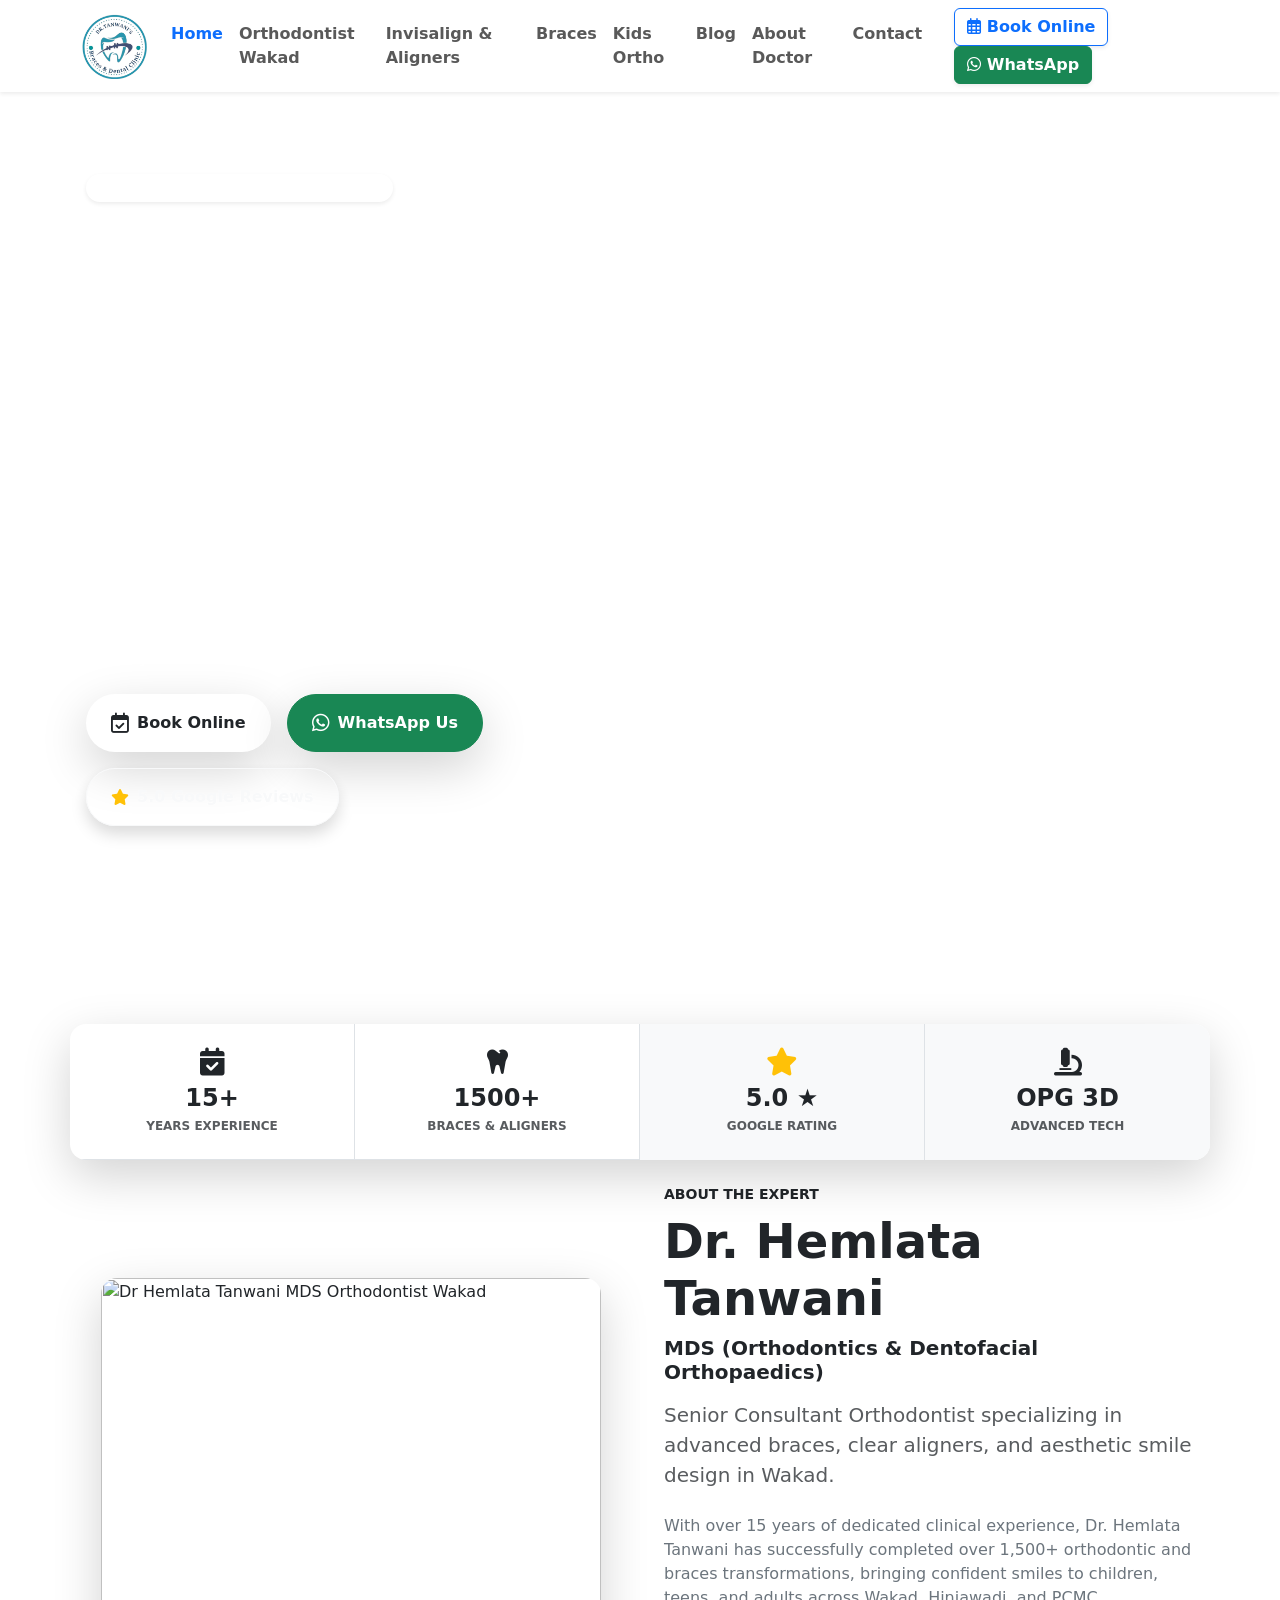
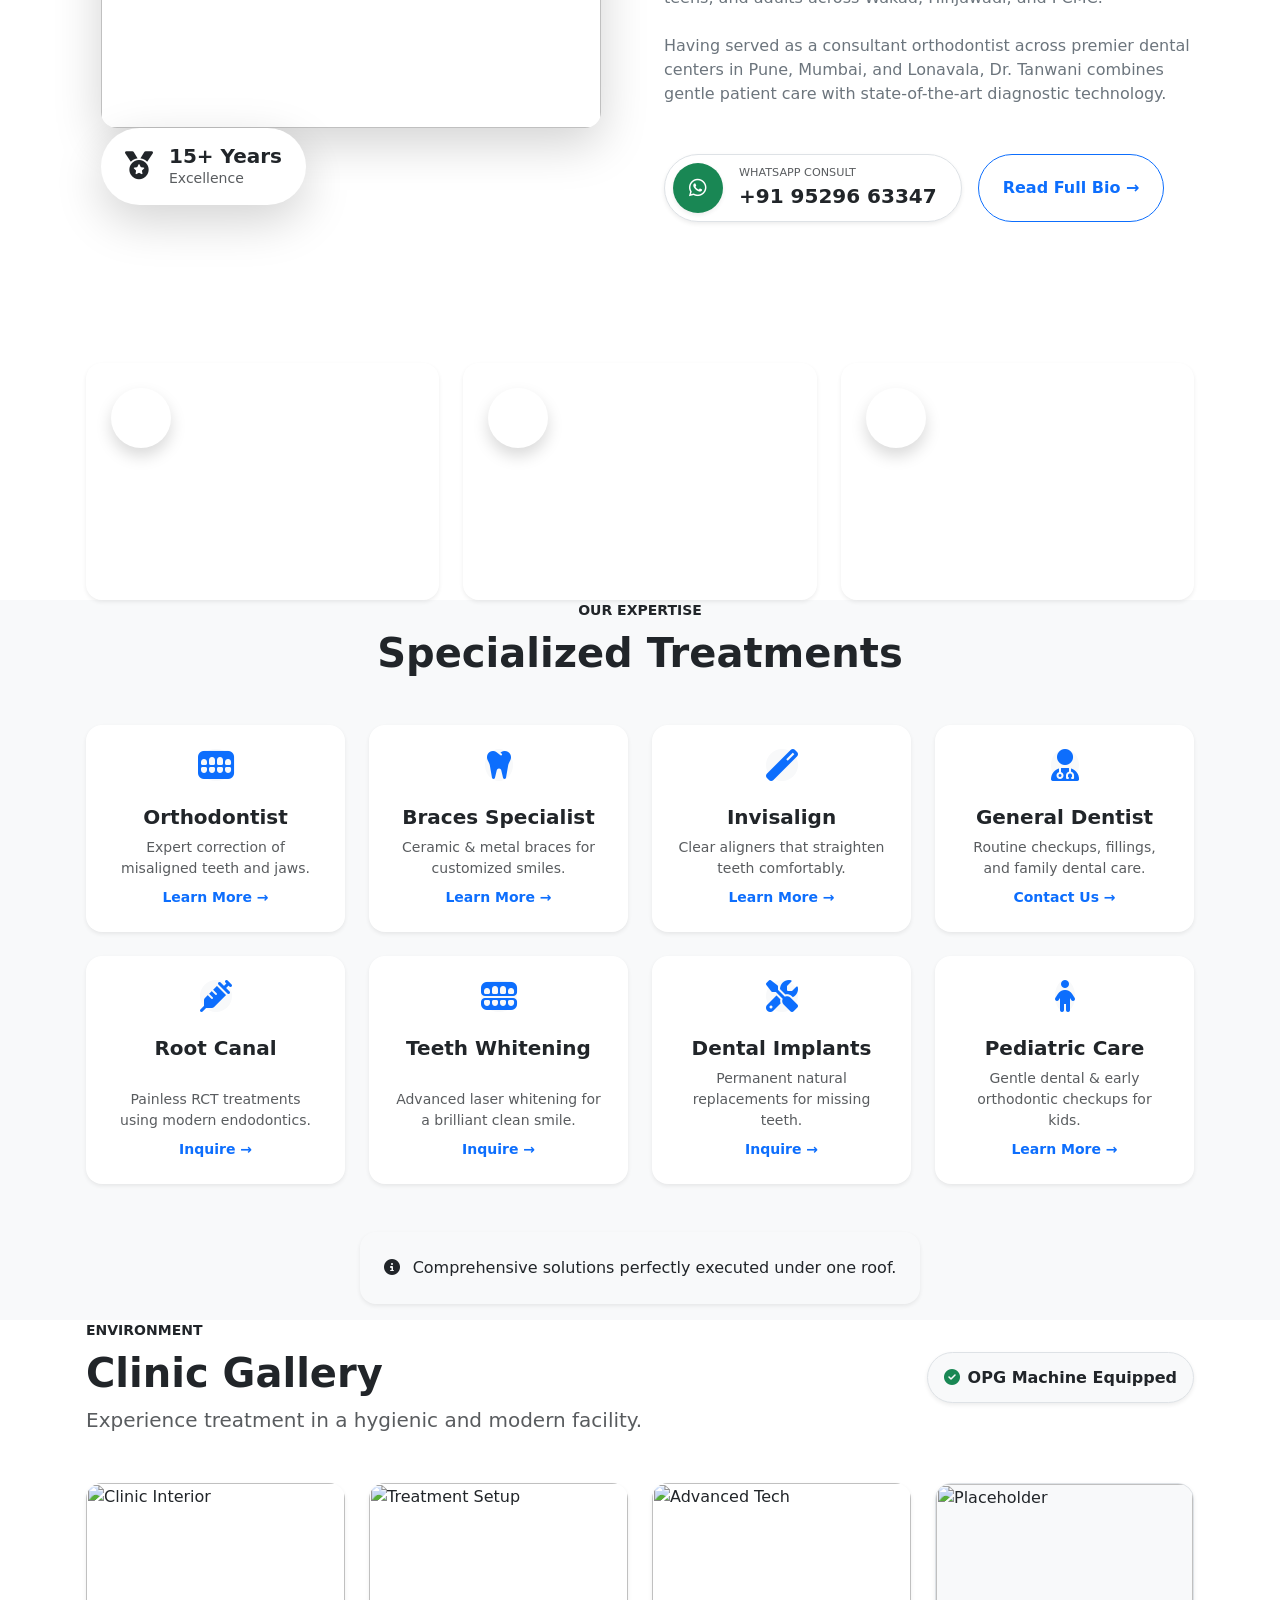
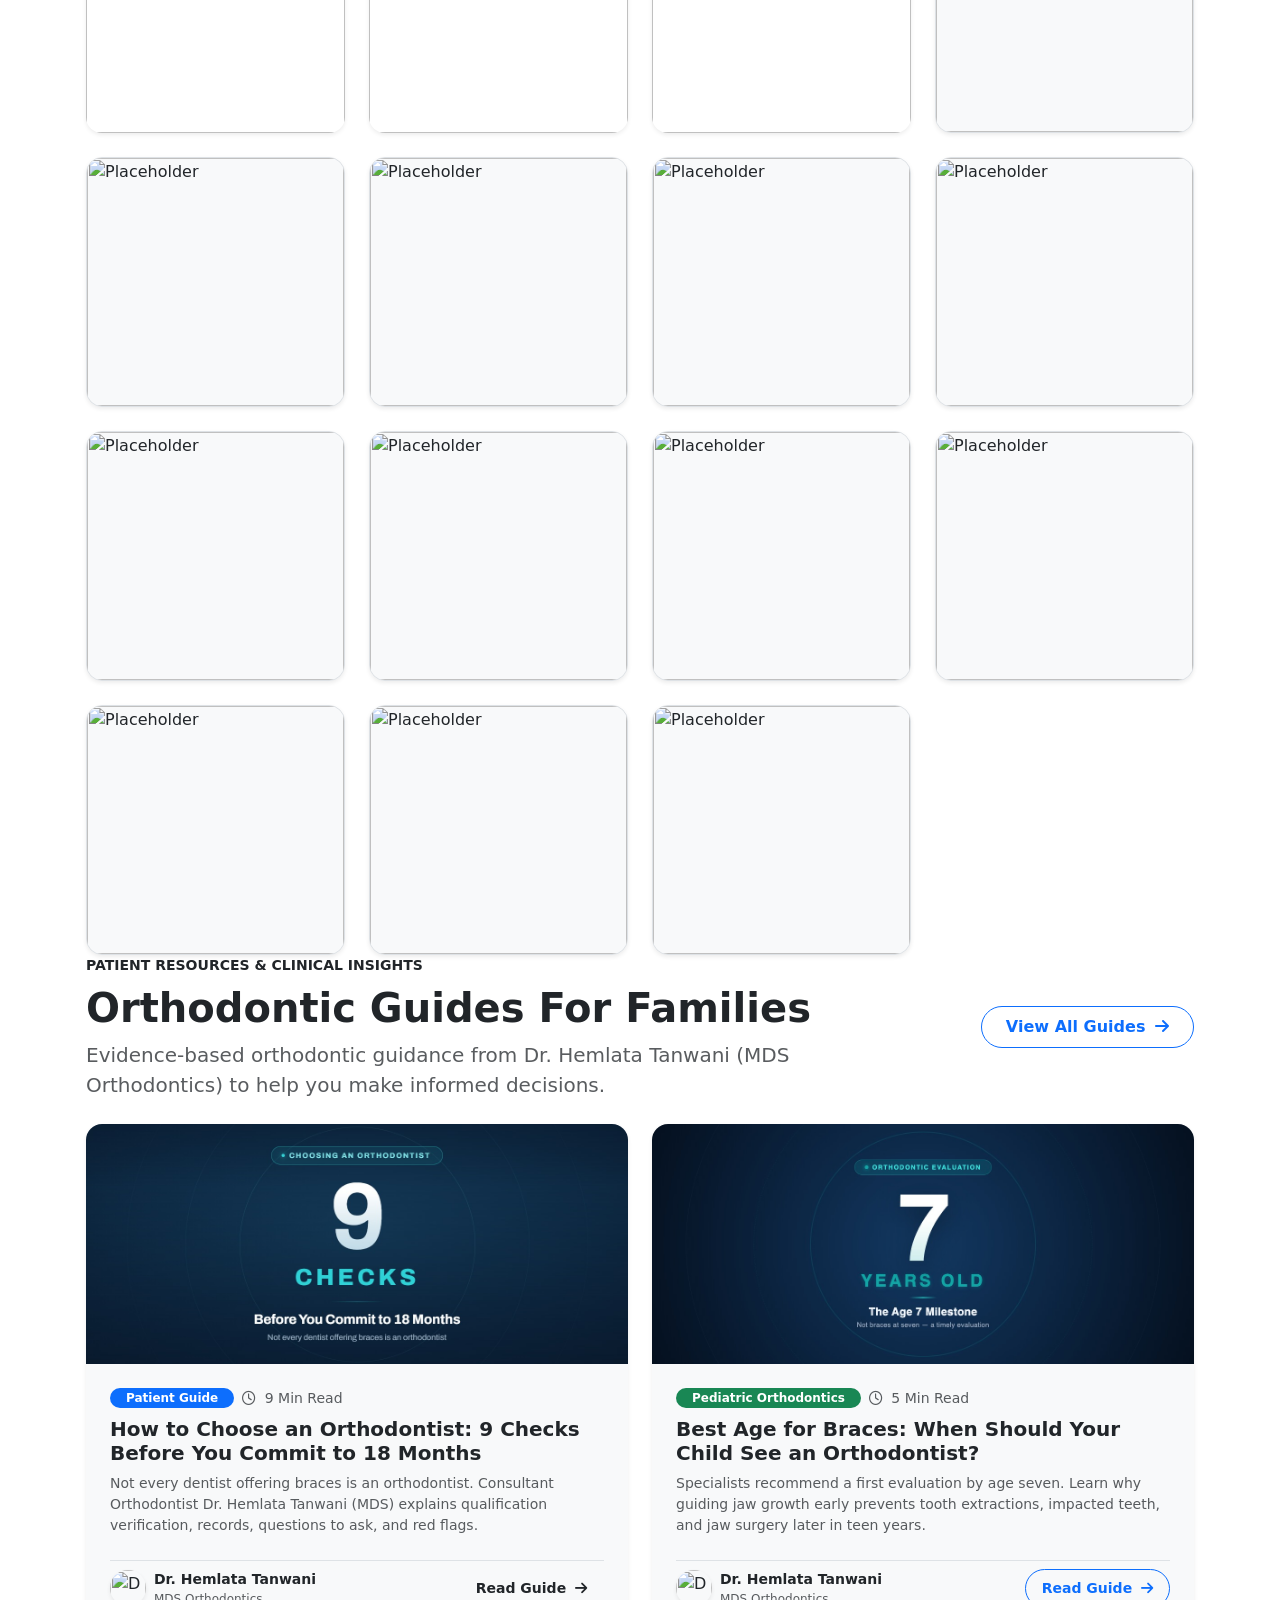
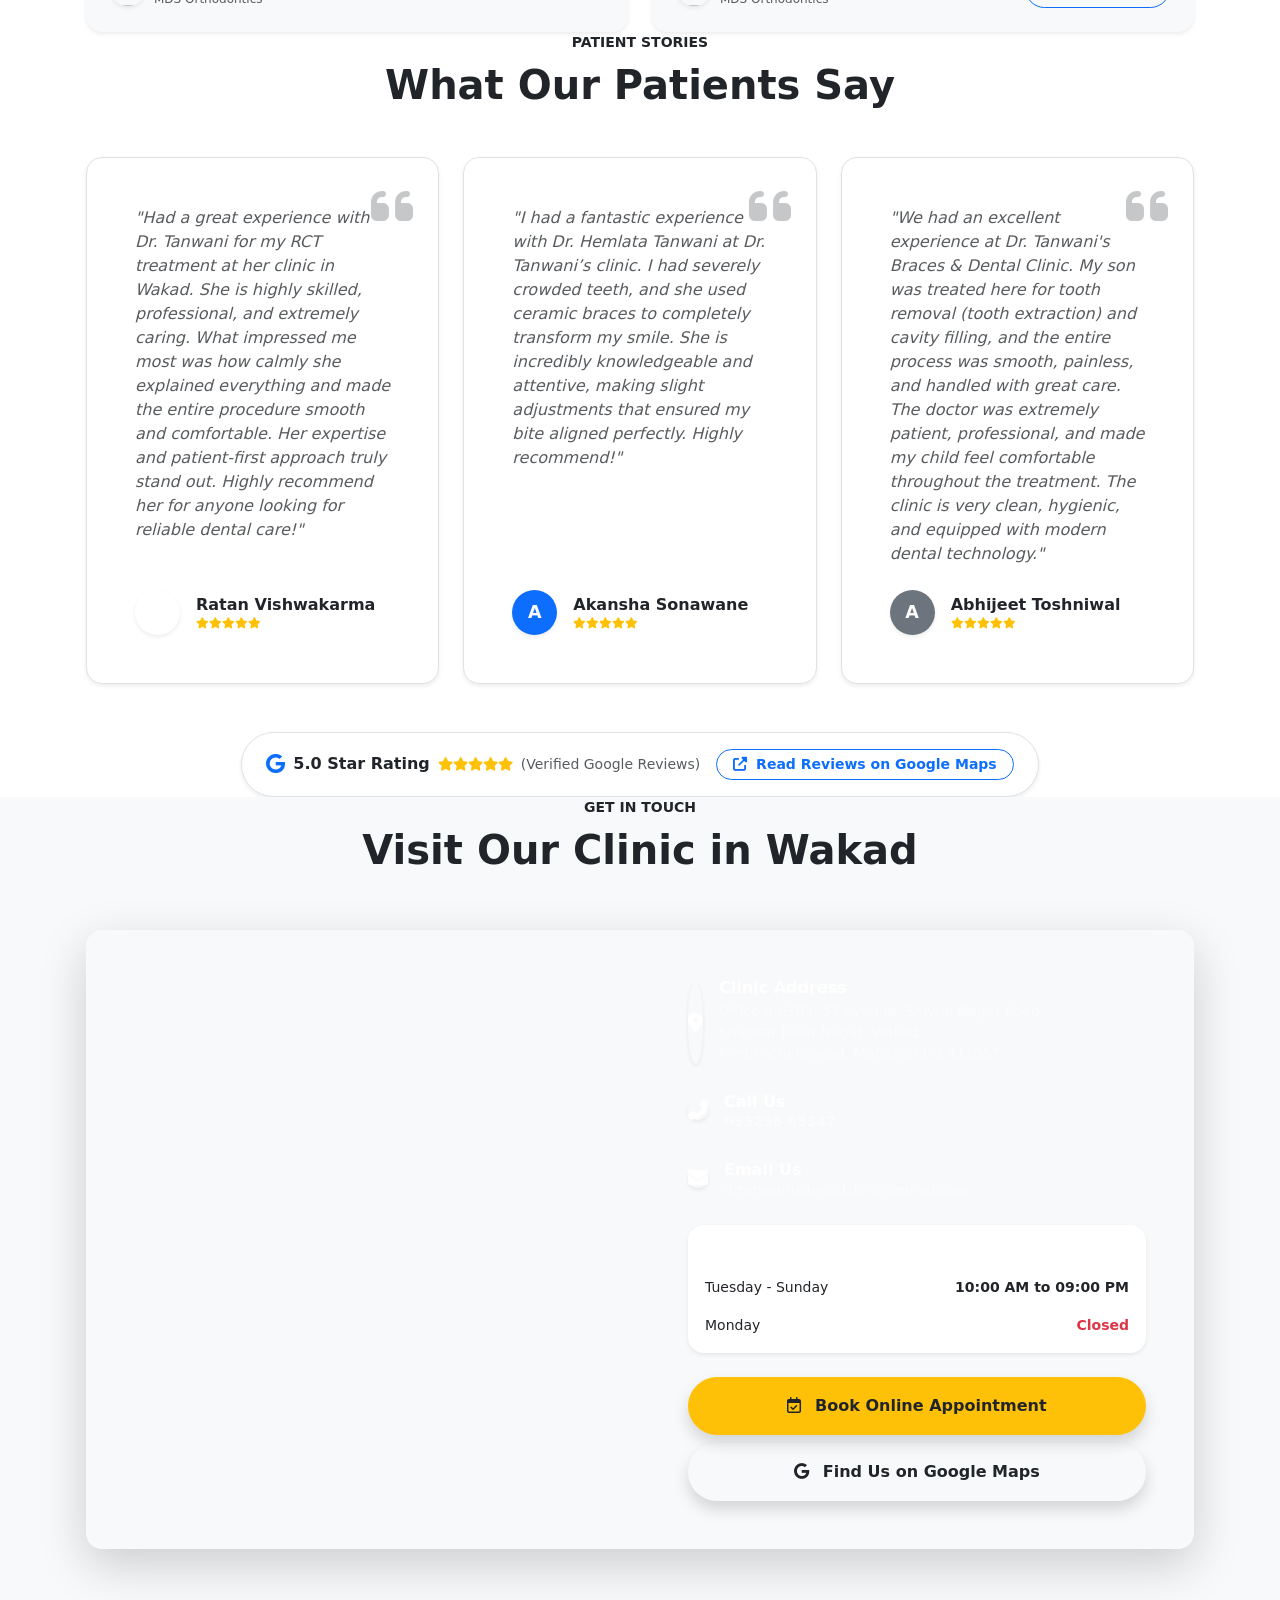
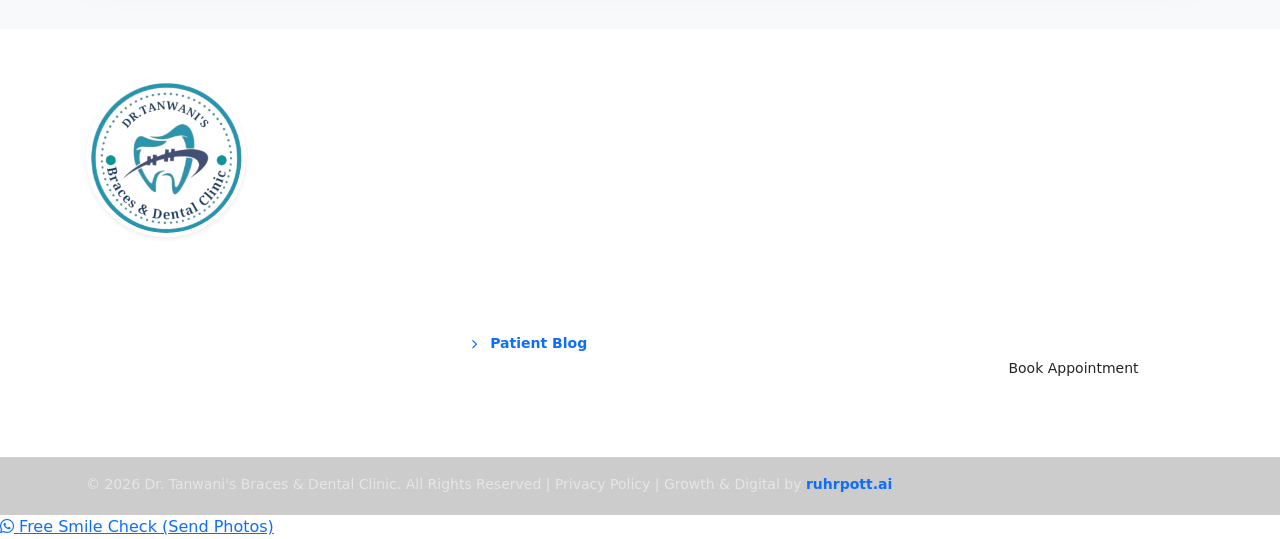
==== index.html @ c14d3fa4 "Add orthodontic treatment blog post and complete privacy policy linking Rebuilt on top of the curren" ====
<html lang="en">

<head>
    <meta charset="UTF-8">
    <meta name="viewport" content="width=device-width, initial-scale=1.0">
    <title>Dr. Tanwani's Braces & Dental Clinic | Best Orthodontist in Wakad</title>
    <meta name="description"
        content="Trusted destination for advanced dental care. Specializing in orthodontic care, clear braces, and Invisalign. Comprehensive dental solutions under one roof in Wakad.">
    <meta name="keywords" content="Orthodontist, Braces specialist, Invisalign provider, Dentist, Wakad, Dental Clinic">
    <link rel="canonical" href="https://drtanwanidentalwakad.com/">

    <!-- Search Engine Robots & Large Image Preview for Google Snippets -->
    <meta name="robots" content="index, follow, max-image-preview:large, max-snippet:-1, max-video-preview:-1">

    <!-- Open Graph / WhatsApp / Facebook Preview -->
    <meta property="og:type" content="website">
    <meta property="og:title" content="Dr. Tanwani's Braces & Dental Clinic | Best Orthodontist in Wakad">
    <meta property="og:description" content="Trusted destination for advanced dental care. Specializing in orthodontic care, clear braces, and Invisalign by Dr. Hemlata Tanwani (MDS).">
    <meta property="og:url" content="https://drtanwanidentalwakad.com/">
    <meta property="og:image" content="https://drtanwanidentalwakad.com/images/aboutdrimage.JPG">
    <meta property="og:image:secure_url" content="https://drtanwanidentalwakad.com/images/aboutdrimage.JPG">
    <meta property="og:image:type" content="image/jpeg">
    <meta property="og:image:width" content="1600">
    <meta property="og:image:height" content="2400">
    <meta property="og:image:alt" content="Dr. Hemlata Tanwani - Specialist Orthodontist in Wakad, Pune">

    <!-- Twitter Card -->
    <meta name="twitter:card" content="summary_large_image">
    <meta name="twitter:title" content="Dr. Tanwani's Braces & Dental Clinic | Best Orthodontist in Wakad">
    <meta name="twitter:description" content="Trusted destination for advanced dental care. Specializing in orthodontic care, clear braces, and Invisalign by Dr. Hemlata Tanwani (MDS).">
    <meta name="twitter:image" content="https://drtanwanidentalwakad.com/images/aboutdrimage.JPG">

    <!-- Schema.org JSON-LD for Local Clinic SEO -->
    <script type="application/ld+json">
    {
      "@context": "https://schema.org",
      "@type": "Dentist",
      "name": "Dr. Tanwani's Braces & Dental Clinic",
      "image": "https://drtanwanidentalwakad.com/images/aboutdrimage.JPG",
      "logo": "https://drtanwanidentalwakad.com/images/logo.png",
      "primaryImageOfPage": "https://drtanwanidentalwakad.com/images/aboutdrimage.JPG",
      "founder": {
        "@type": "Person",
        "name": "Dr. Hemlata Tanwani",
        "jobTitle": "Specialist Orthodontist (MDS)",
        "image": "https://drtanwanidentalwakad.com/images/aboutdrimage.JPG"
      },
      "url": "https://drtanwanidentalwakad.com/",
      "telephone": "+919529663347",
      "priceRange": "₹₹",
      "address": {
        "@type": "PostalAddress",
        "streetAddress": "Office no:303, 57 Avenue, Shivraj Nagar Road, Shankar Kalat Nagar, Wakad",
        "addressLocality": "Pune",
        "addressRegion": "Maharashtra",
        "postalCode": "411057",
        "addressCountry": "IN"
      },
      "geo": {
        "@type": "GeoCoordinates",
        "latitude": "18.6013397",
        "longitude": "73.7609457"
      },
      "openingHoursSpecification": {
        "@type": "OpeningHoursSpecification",
        "dayOfWeek": ["Tuesday", "Wednesday", "Thursday", "Friday", "Saturday", "Sunday"],
        "opens": "10:00",
        "closes": "21:00"
      },
      "medicalSpecialty": "Orthodontics",
      "aggregateRating": {
        "@type": "AggregateRating",
        "ratingValue": "5.0",
        "reviewCount": "20"
      }
    }
    </script>

    <!-- Google Fonts -->
    <link
        href="https://fonts.googleapis.com/css2?family=Outfit:wght@300;400;500;600;700;800&family=Inter:wght@400;500;600&display=swap"
        rel="stylesheet">

    <!-- Bootstrap CSS -->
    <link href="https://cdn.jsdelivr.net/npm/bootstrap@5.3.2/dist/css/bootstrap.min.css" rel="stylesheet">

    <!-- FontAwesome for Icons -->
    <link rel="stylesheet" href="https://cdnjs.cloudflare.com/ajax/libs/font-awesome/6.4.2/css/all.min.css">

    <!-- AOS Animation CSS -->
    <link href="https://unpkg.com/aos@2.3.1/dist/aos.css" rel="stylesheet">

    <link rel="shortcut icon" href="images/logo.png" type="image/x-icon">

    <!-- Custom Styles -->
    <link rel="stylesheet" href="css/style.css">
    <!-- Google tag (gtag.js) - Google Analytics 4 & Ads -->
    <script async src="https://www.googletagmanager.com/gtag/js?id=G-JWWRQ5QRRL"></script>
    <script>
      window.dataLayer = window.dataLayer || [];
      function gtag(){dataLayer.push(arguments);}
      gtag('js', new Date());

      gtag('config', 'G-JWWRQ5QRRL');
      gtag('config', 'AW-18188409181');
    </script>
</head>

<body>

    <!-- Navbar -->
    <nav class="navbar navbar-expand-lg sticky-top bg-white shadow-sm py-2" id="mainNavbar">
        <div class="container align-items-center">
            <a class="navbar-brand d-flex align-items-center" href="index.html">
                <img src="images/logo.png" alt="Dr. Tanwani's Dental Clinic Logo" class="nav-logo"
                    style="height: 65px; width: auto; object-fit: contain;">
            </a>

            <button class="navbar-toggler border-0 focus-ring focus-ring-light" type="button" data-bs-toggle="collapse"
                data-bs-target="#navContent" aria-controls="navContent" aria-expanded="false"
                aria-label="Toggle navigation">
                <span class="navbar-toggler-icon"></span>
            </button>

            <div class="collapse navbar-collapse mt-3 mt-lg-0" id="navContent">
                <ul class="navbar-nav ms-auto me-lg-4 mb-3 mb-lg-0 text-center text-lg-start">
                    <li class="nav-item"><a class="nav-link active fw-bold text-primary" href="index.html">Home</a></li>
                    <li class="nav-item"><a class="nav-link fw-semibold" href="orthodontist-wakad.html">Orthodontist Wakad</a></li>
                    <li class="nav-item"><a class="nav-link fw-semibold" href="invisalign-wakad.html">Invisalign & Aligners</a></li>
                    <li class="nav-item"><a class="nav-link fw-semibold" href="braces-wakad.html">Braces</a></li>
                    <li class="nav-item"><a class="nav-link fw-semibold" href="kids-braces-wakad.html">Kids Ortho</a></li>
                    <li class="nav-item"><a class="nav-link fw-semibold" href="blog/">Blog</a></li>
                    <li class="nav-item"><a class="nav-link fw-semibold" href="about-dr-hemlata-tanwani.html">About Doctor</a></li>
                    <li class="nav-item"><a class="nav-link fw-semibold" href="contact.html">Contact</a></li>
                </ul>

                <div class="navbar-cta-group">
                    <a href="https://calendar.app.google/6RNPPZvzEvNgRtZr6" target="_blank"
                        class="btn btn-outline-primary fw-semibold shadow-sm">
                        <i class="far fa-calendar-alt"></i> Book Online</a>
                    <a href="https://wa.me/919529663347?text=Hi%20Dr.%20Tanwani,%20I'd%20like%20to%20book%20a%20consultation%20at%20your%20Wakad%20clinic."
                        target="_blank" class="btn btn-success fw-semibold shadow-sm">
                        <i class="fab fa-whatsapp fs-6"></i> WhatsApp</a>
                </div>
            </div>
        </div>
    </nav>

    <!-- Hero Section -->
    <section id="home" class="hero-section">
        <div class="hero-bg" style="background-image: url('images/herooo.JPG');"></div>
        <div class="hero-overlay"></div>
        <div class="container h-100 position-relative z-1 text-center text-lg-start px-4 px-lg-3">
            <div class="row h-100 align-items-center">
                <div class="col-lg-7 col-xl-6 text-white pt-5 pt-lg-0" data-aos="fade-up" data-aos-duration="1000">
                    <span class="badge bg-primary-accent hero-badge mb-3 p-2 px-3 fw-medium rounded-pill shadow-sm"><i
                            class="fas fa-certificate me-2"></i> MDS Orthodontics · 15+ Years Experience</span>
                    <h1 class="display-3 fw-bold mb-4 hero-headline">Trust your smile to Wakad's finest <span
                            class="text-gradient">Orthodontist</span></h1>
                    <p class="lead mb-4 fw-light text-light-opacity opacity-75 d-none d-md-block">Specialized orthodontic care,
                        certified Invisalign, and customized metal & ceramic braces by Dr. Hemlata Tanwani (MDS). Join 1,500+ smiling patients in Wakad & Hinjewadi.</p>
                    <div
                        class="d-flex flex-column flex-sm-row flex-wrap gap-3 justify-content-center justify-content-lg-start">
                        <a href="https://calendar.app.google/6RNPPZvzEvNgRtZr6" target="_blank"
                            class="btn btn-primary-gradient px-4 px-md-4 py-3 rounded-pill fw-semibold shadow-lg d-inline-flex justify-content-center align-items-center">
                            <i class="far fa-calendar-check me-2 ms-0 fs-5"></i> Book Online</a>
                        <a href="https://wa.me/919529663347?text=Hi%20Dr.%20Tanwani,%20I'd%20like%20to%20book%20a%20consultation%20at%20your%20Wakad%20clinic." target="_blank"
                            class="btn btn-success px-4 py-3 rounded-pill fw-semibold shadow-lg d-inline-flex justify-content-center align-items-center">
                            <i class="fab fa-whatsapp me-2 ms-0 fs-5"></i> WhatsApp Us</a>
                        <a href="https://maps.app.goo.gl/yDhtujczTDyDkWGp8" target="_blank"
                            class="btn btn-outline-light px-4 py-3 rounded-pill fw-semibold shadow hover-white d-inline-flex justify-content-center align-items-center">
                            <i class="fas fa-star text-warning me-2"></i> 5.0 Google Reviews</a>
                    </div>
                    <!-- Catchment Proximity Badges -->
                    <div class="mt-4 pt-1 d-flex flex-wrap gap-2 justify-content-center justify-content-lg-start">
                        <span class="catchment-badge"><i class="fas fa-map-pin"></i> 5 Mins from Hinjawadi Phase 1</span>
                        <span class="catchment-badge"><i class="fas fa-map-pin"></i> 7 Mins from Pimple Saudagar</span>
                        <span class="catchment-badge"><i class="fas fa-map-pin"></i> 10 Mins from Baner</span>
                    </div>
                </div>
            </div>
        </div>
        <div class="scroll-indicator d-none d-md-block">
            <a href="#about"><i class="fas fa-chevron-down text-white fa-2x animate-bounce opacity-75"></i></a>
        </div>
    </section>

    <!-- Stats Section -->
    <div class="stats-section position-relative z-1 container px-4 px-lg-0">
        <div class="row g-0 rounded-4 shadow-lg bg-white overflow-hidden" data-aos="fade-up" data-aos-offset="0">
            <div class="col-6 col-md-3 text-center stat-box border-end border-bottom border-md-bottom-0">
                <div class="p-3 p-md-4">
                    <i class="fas fa-calendar-check text-primary-accent mb-2 fs-3"></i>
                    <h3 class="fw-bold mb-1 fs-4"><span class="counter">15</span>+</h3>
                    <p class="text-muted mb-0 small text-uppercase fw-semibold" style="font-size:0.75rem;">Years Experience</p>
                </div>
            </div>
            <div class="col-6 col-md-3 text-center stat-box border-end border-bottom border-md-bottom-0">
                <div class="p-3 p-md-4">
                    <i class="fas fa-tooth text-primary-accent mb-2 fs-3"></i>
                    <h3 class="fw-bold mb-1 fs-4"><span class="counter">1500</span>+</h3>
                    <p class="text-muted mb-0 small text-uppercase fw-semibold" style="font-size:0.75rem;">Braces & Aligners</p>
                </div>
            </div>
            <div class="col-6 col-md-3 text-center stat-box border-end bg-light bg-md-white">
                <div class="p-3 p-md-4">
                    <i class="fas fa-star text-warning mb-2 fs-3"></i>
                    <h3 class="fw-bold mb-1 fs-4">5.0 ★</h3>
                    <p class="text-muted mb-0 small text-uppercase fw-semibold" style="font-size:0.75rem;">Google Rating</p>
                </div>
            </div>
            <div class="col-6 col-md-3 text-center stat-box bg-light bg-md-white">
                <div class="p-3 p-md-4">
                    <i class="fas fa-microscope text-primary-accent mb-2 fs-3"></i>
                    <h3 class="fw-bold mb-1 fs-4">OPG 3D</h3>
                    <p class="text-muted mb-0 small text-uppercase fw-semibold" style="font-size:0.75rem;">Advanced Tech</p>
                </div>
            </div>
        </div>
    </div>

    <!-- About Section -->
    <section id="about" class="section-padding bg-light-gray pt-4">
        <div class="container px-4 px-lg-3">
            <div class="row align-items-center g-5">
                <div class="col-lg-6" data-aos="fade-right">
                    <div class="about-image-wrapper position-relative mx-auto" style="max-width: 500px;">
                        <img src="images/aboutdrimage.JPG" alt="Dr Hemlata Tanwani MDS Orthodontist Wakad"
                            class="img-fluid rounded-4 shadow-lg w-100 object-fit-cover portrait-img"
                            style="height: 450px;">
                        <div
                            class="experience-card position-absolute bg-white p-3 px-4 rounded-pill shadow-lg d-flex align-items-center gap-3">
                            <div class="text-primary-accent fs-3"><i class="fas fa-medal"></i></div>
                            <div>
                                <h5 class="mb-0 fw-bold">15+ Years</h5>
                                <span class="text-muted small">Excellence</span>
                            </div>
                        </div>
                    </div>
                </div>
                <div class="col-lg-6 text-center text-lg-start" data-aos="fade-left">
                    <div class="section-title mb-4">
                        <span class="text-primary-accent fw-bold text-uppercase tracking-wide small">About The
                            Expert</span>
                        <h2 class="display-5 fw-bold mt-2 text-dark">Dr. Hemlata Tanwani</h2>
                        <h5 class="text-primary-accent fw-semibold mb-3">MDS (Orthodontics & Dentofacial Orthopaedics)</h5>
                        <p class="lead text-muted mt-2 d-none d-md-block">Senior Consultant Orthodontist specializing in advanced braces, clear aligners, and aesthetic smile design in Wakad.</p>
                    </div>
                    <p class="mb-4 text-secondary">With over 15 years of dedicated clinical experience, Dr. Hemlata Tanwani has successfully completed over 1,500+ orthodontic and braces transformations, bringing confident smiles to children, teens, and adults across Wakad, Hinjawadi, and PCMC.</p>
                    <p class="mb-5 text-secondary d-none d-md-block">Having served as a consultant orthodontist across premier dental centers in Pune, Mumbai, and Lonavala, Dr. Tanwani combines gentle patient care with state-of-the-art diagnostic technology.</p>

                    <div class="d-flex flex-wrap gap-3 justify-content-center justify-content-lg-start">
                        <a href="https://wa.me/919529663347?text=Hi%20Dr.%20Tanwani,%20I'd%20like%20to%20book%20a%20consultation." target="_blank"
                            class="d-inline-flex align-items-center text-decoration-none signature-phone bg-white p-2 pe-4 rounded-pill shadow-sm border">
                            <div class="bg-success fw-bold rounded-circle p-3 me-3 text-white shadow-sm glow-icon d-flex align-items-center justify-content-center"
                                style="width: 50px; height: 50px;"><i class="fab fa-whatsapp fs-5"></i></div>
                            <div class="text-start">
                                <span class="d-block text-muted small text-uppercase tracking-wide"
                                    style="font-size:0.7rem;">WhatsApp Consult</span>
                                <span class="d-block fs-5 fw-bold text-dark">+91 95296 63347</span>
                            </div>
                        </a>
                        <a href="about-dr-hemlata-tanwani.html" class="btn btn-outline-primary px-4 py-2 rounded-pill fw-semibold d-inline-flex align-items-center">
                            Read Full Bio →
                        </a>
                    </div>
                </div>
            </div>
        </div>
    </section>
            </div>
        </div>
    </section>

    <!-- Why Us Section -->
    <section id="why-us" class="section-padding position-relative" style="background-color: var(--primary-color);">
        <!-- Abstract gradient blob -->
        <div class="position-absolute top-0 end-0 opacity-25 w-50 h-100 d-none d-md-block"
            style="background: radial-gradient(circle, var(--primary-accent) 0%, transparent 70%); border-radius: 50%; transform: translate(20%, -20%); pointer-events: none;">
        </div>

        <div class="container position-relative z-1 text-white px-4 px-lg-3">
            <div class="row mb-5 text-center" data-aos="fade-up">
                <div class="col-12">
                    <span class="text-gradient fw-bold text-uppercase tracking-wide small">Advantages</span>
                    <h2 class="display-6 display-md-5 fw-bold mt-2 text-white">Why Choose Our Clinic?</h2>
                    <div class="heading-line mx-auto mt-3 bg-white"></div>
                </div>
            </div>

            <div class="row g-4">
                <div class="col-lg-4 col-md-6" data-aos="fade-up" data-aos-delay="100">
                    <div
                        class="why-card p-4 rounded-4 bg-white bg-opacity-10 border border-white border-opacity-10 h-100 backdrop-blur shadow-sm text-center text-md-start">
                        <div class="bg-primary-accent rounded-circle d-inline-flex p-3 mb-4 shadow mx-auto mx-md-0"
                            style="width:60px; height:60px; justify-content:center; align-items:center;">
                            <i class="fas fa-microscope text-white fs-4"></i>
                        </div>
                        <h4 class="fw-bold mb-3 fs-5">Advanced Technology</h4>
                        <p class="text-white-50 mb-0 small">Our clinic is equipped with the latest OPG machine and
                            advanced diagnostic tools for precise, painless treatments.</p>
                    </div>
                </div>

                <div class="col-lg-4 col-md-6" data-aos="fade-up" data-aos-delay="200">
                    <div
                        class="why-card p-4 rounded-4 bg-white bg-opacity-10 border border-white border-opacity-10 h-100 backdrop-blur shadow-sm text-center text-md-start">
                        <div class="bg-primary-accent rounded-circle d-inline-flex p-3 mb-4 shadow mx-auto mx-md-0"
                            style="width:60px; height:60px; justify-content:center; align-items:center;">
                            <i class="fas fa-users-cog text-white fs-4"></i>
                        </div>
                        <h4 class="fw-bold mb-3 fs-5">Expert Team</h4>
                        <p class="text-white-50 mb-0 small">Driven by Dr. Tanwani's 15+ years of expertise and supported
                            by specialized consultants under one roof.</p>
                    </div>
                </div>

                <div class="col-lg-4 col-md-6 mx-auto" data-aos="fade-up" data-aos-delay="300">
                    <div
                        class="why-card p-4 rounded-4 bg-white bg-opacity-10 border border-white border-opacity-10 h-100 backdrop-blur shadow-sm text-center text-md-start">
                        <div class="bg-primary-accent rounded-circle d-inline-flex p-3 mb-4 shadow mx-auto mx-md-0"
                            style="width:60px; height:60px; justify-content:center; align-items:center;">
                            <i class="fas fa-shield-alt text-white fs-4"></i>
                        </div>
                        <h4 class="fw-bold mb-3 fs-5">Hygiene & Safety</h4>
                        <p class="text-white-50 mb-0 small">We follow strict international sterilization protocols
                            ensuring a 100% safe environment for all our patients.</p>
                    </div>
                </div>
            </div>
        </div>
    </section>

    <!-- Services Section -->
    <section id="services" class="section-padding bg-body-tertiary">
        <div class="container px-4 px-lg-3">
            <div class="text-center mb-5" data-aos="fade-up">
                <span class="text-primary-accent fw-bold text-uppercase tracking-wide small">Our Expertise</span>
                <h2 class="display-6 display-md-5 fw-bold mt-2">Specialized Treatments</h2>
                <div class="heading-line mx-auto mt-3 align-items-center"></div>
            </div>

            <div class="row g-4 justify-content-center">
                <!-- Services Cards -->
                <div class="col-lg-3 col-sm-6" data-aos="fade-up" data-aos-delay="0">
                    <a href="orthodontist-wakad.html" class="text-decoration-none">
                        <div class="service-card text-center p-4 rounded-4 shadow-sm h-100 bg-white d-flex flex-column hover-lift">
                            <div class="service-icon mb-4 mx-auto bg-light rounded-circle d-flex align-items-center justify-content-center">
                                <i class="fas fa-teeth text-primary-accent fs-2"></i>
                            </div>
                            <h4 class="fw-bold mb-2 fs-5 text-dark">Orthodontist</h4>
                            <p class="text-muted mb-0 small mt-auto">Expert correction of misaligned teeth and jaws.</p>
                            <span class="text-primary-accent fw-bold small mt-2">Learn More →</span>
                        </div>
                    </a>
                </div>
                <div class="col-lg-3 col-sm-6" data-aos="fade-up" data-aos-delay="100">
                    <a href="braces-wakad.html" class="text-decoration-none">
                        <div class="service-card text-center p-4 rounded-4 shadow-sm h-100 bg-white d-flex flex-column hover-lift">
                            <div class="service-icon mb-4 mx-auto bg-light rounded-circle d-flex align-items-center justify-content-center">
                                <i class="fas fa-tooth text-primary-accent fs-2"></i>
                            </div>
                            <h4 class="fw-bold mb-2 fs-5 text-dark">Braces Specialist</h4>
                            <p class="text-muted mb-0 small mt-auto">Ceramic & metal braces for customized smiles.</p>
                            <span class="text-primary-accent fw-bold small mt-2">Learn More →</span>
                        </div>
                    </a>
                </div>
                <div class="col-lg-3 col-sm-6" data-aos="fade-up" data-aos-delay="200">
                    <a href="invisalign-wakad.html" class="text-decoration-none">
                        <div class="service-card text-center p-4 rounded-4 shadow-sm h-100 bg-white d-flex flex-column hover-lift">
                            <div class="service-icon mb-4 mx-auto bg-light rounded-circle d-flex align-items-center justify-content-center">
                                <i class="fas fa-magic text-primary-accent fs-2"></i>
                            </div>
                            <h4 class="fw-bold mb-2 fs-5 text-dark">Invisalign</h4>
                            <p class="text-muted mb-0 small mt-auto">Clear aligners that straighten teeth comfortably.</p>
                            <span class="text-primary-accent fw-bold small mt-2">Learn More →</span>
                        </div>
                    </a>
                </div>
                <div class="col-lg-3 col-sm-6" data-aos="fade-up" data-aos-delay="300">
                    <a href="contact.html" class="text-decoration-none">
                        <div class="service-card text-center p-4 rounded-4 shadow-sm h-100 bg-white d-flex flex-column hover-lift">
                            <div class="service-icon mb-4 mx-auto bg-light rounded-circle d-flex align-items-center justify-content-center">
                                <i class="fas fa-user-md text-primary-accent fs-2"></i>
                            </div>
                            <h4 class="fw-bold mb-2 fs-5 text-dark">General Dentist</h4>
                            <p class="text-muted mb-0 small mt-auto">Routine checkups, fillings, and family dental care.</p>
                            <span class="text-primary-accent fw-bold small mt-2">Contact Us →</span>
                        </div>
                    </a>
                </div>

                <!-- Row 2 -->
                <div class="col-lg-3 col-sm-6" data-aos="fade-up" data-aos-delay="0">
                    <a href="contact.html" class="text-decoration-none">
                        <div class="service-card text-center p-4 rounded-4 shadow-sm h-100 bg-white d-flex flex-column hover-lift">
                            <div class="service-icon mb-4 mx-auto bg-light rounded-circle d-flex align-items-center justify-content-center">
                                <i class="fas fa-syringe text-primary-accent fs-2"></i>
                            </div>
                            <h4 class="fw-bold mb-2 fs-5 text-dark">Root Canal</h4>
                            <p class="text-muted mb-0 small mt-auto">Painless RCT treatments using modern endodontics.</p>
                            <span class="text-primary-accent fw-bold small mt-2">Inquire →</span>
                        </div>
                    </a>
                </div>
                <div class="col-lg-3 col-sm-6" data-aos="fade-up" data-aos-delay="100">
                    <a href="contact.html" class="text-decoration-none">
                        <div class="service-card text-center p-4 rounded-4 shadow-sm h-100 bg-white d-flex flex-column hover-lift">
                            <div class="service-icon mb-4 mx-auto bg-light rounded-circle d-flex align-items-center justify-content-center">
                                <i class="fas fa-teeth-open text-primary-accent fs-2"></i>
                            </div>
                            <h4 class="fw-bold mb-2 fs-5 text-dark">Teeth Whitening</h4>
                            <p class="text-muted mb-0 small mt-auto">Advanced laser whitening for a brilliant clean smile.</p>
                            <span class="text-primary-accent fw-bold small mt-2">Inquire →</span>
                        </div>
                    </a>
                </div>
                <div class="col-lg-3 col-sm-6" data-aos="fade-up" data-aos-delay="200">
                    <a href="contact.html" class="text-decoration-none">
                        <div class="service-card text-center p-4 rounded-4 shadow-sm h-100 bg-white d-flex flex-column hover-lift">
                            <div class="service-icon mb-4 mx-auto bg-light rounded-circle d-flex align-items-center justify-content-center">
                                <i class="fas fa-tools text-primary-accent fs-2"></i>
                            </div>
                            <h4 class="fw-bold mb-2 fs-5 text-dark">Dental Implants</h4>
                            <p class="text-muted mb-0 small mt-auto">Permanent natural replacements for missing teeth.</p>
                            <span class="text-primary-accent fw-bold small mt-2">Inquire →</span>
                        </div>
                    </a>
                </div>
                <div class="col-lg-3 col-sm-6" data-aos="fade-up" data-aos-delay="300">
                    <a href="kids-braces-wakad.html" class="text-decoration-none">
                        <div class="service-card text-center p-4 rounded-4 shadow-sm h-100 bg-white d-flex flex-column hover-lift">
                            <div class="service-icon mb-4 mx-auto bg-light rounded-circle d-flex align-items-center justify-content-center">
                                <i class="fas fa-child text-primary-accent fs-2"></i>
                            </div>
                            <h4 class="fw-bold mb-2 fs-5 text-dark">Pediatric Care</h4>
                            <p class="text-muted mb-0 small mt-auto">Gentle dental & early orthodontic checkups for kids.</p>
                            <span class="text-primary-accent fw-bold small mt-2">Learn More →</span>
                        </div>
                    </a>
                </div>
            </div>

            <div class="row mt-5" data-aos="fade-in">
                <div class="col-12 text-center">
                    <div class="alert alert-soft-primary border-0 rounded-4 p-3 p-md-4 shadow-sm d-inline-block">
                        <i class="fas fa-info-circle text-primary-accent me-2"></i>
                        <span class="fs-6 fw-medium text-dark">Comprehensive solutions perfectly executed under one
                            roof.</span>
                    </div>
                </div>
            </div>
        </div>
    </section>

    <!-- Clinic Setup / Gallery Section -->
    <section id="clinic" class="section-padding bg-white">
        <div class="container px-4 px-lg-3">
            <div class="row align-items-center mb-5 text-center text-md-start">
                <div class="col-md-7" data-aos="fade-right">
                    <span class="text-primary-accent fw-bold text-uppercase tracking-wide small">Environment</span>
                    <h2 class="display-6 display-md-5 fw-bold mt-2">Clinic Gallery</h2>
                    <p class="lead text-muted mt-2 mb-0 d-none d-md-block">Experience treatment in a hygienic and modern
                        facility.</p>
                </div>
                <div class="col-md-5 text-md-end mt-4 mt-md-0" data-aos="fade-left">
                    <span class="badge bg-light text-dark border p-3 rounded-pill shadow-sm fs-6"><i
                            class="fas fa-check-circle text-success me-2"></i>OPG Machine Equipped</span>
                </div>
            </div>


            <div class="row g-3 g-md-4">
                <!-- Image 1 -->
                <div class="col-lg-3 col-md-4 col-sm-6" data-aos="zoom-in" data-aos-delay="50">
                    <div class="gallery-item overflow-hidden rounded-4 shadow-sm position-relative w-100 d-flex align-items-center justify-content-center"
                        style="height: 250px;">
                        <img src="images/welcome.JPG" alt="Clinic Interior"
                            class="img-fluid w-100 h-100 object-fit-cover gallery-img">
         
                    </div>
                </div>
                <!-- Image 2 -->
                <div class="col-lg-3 col-md-4 col-sm-6" data-aos="zoom-in" data-aos-delay="100">
                    <div class="gallery-item overflow-hidden rounded-4 shadow-sm position-relative w-100"
                        style="height: 250px;">
                        <img src="images/image4.JPG" alt="Treatment Setup"
                            class="img-fluid w-100 h-100 object-fit-cover gallery-img" style="object-position: center;">
                       
                    </div>
                </div>
                <!-- Image 3 -->
                <div class="col-lg-3 col-md-4 col-sm-6" data-aos="zoom-in" data-aos-delay="150">
                    <div class="gallery-item overflow-hidden rounded-4 shadow-sm position-relative w-100"
                        style="height: 250px;">
                        <img src="images/image6.JPG" alt="Advanced Tech"
                            class="img-fluid w-100 h-100 object-fit-cover gallery-img" style="object-position: top;">
                     
                    </div>
                </div>

                <!-- Image 4 (Placeholder) -->
                <div class="col-lg-3 col-md-4 col-sm-6" data-aos="zoom-in" data-aos-delay="200">
                    <div class="gallery-item overflow-hidden rounded-4 shadow-sm position-relative w-100 bg-light d-flex align-items-center justify-content-center border"
                        style="height: 250px;">
                        <img src="images/image8.JPG" alt="Placeholder"
                            class="img-fluid w-100 h-100 object-fit-cover gallery-img ">
                       
                    </div>
                </div>

                <!-- Image 5 (Placeholder) -->
                <div class="col-lg-3 col-md-4 col-sm-6" data-aos="zoom-in" data-aos-delay="50">
                    <div class="gallery-item overflow-hidden rounded-4 shadow-sm position-relative w-100 bg-light d-flex align-items-center justify-content-center border"
                        style="height: 250px;">
                        <img src="images/gallery6.webp" alt="Placeholder"
                            class="img-fluid w-100 h-100 object-fit-cover gallery-img">
                       
                    </div>
                </div>

                <!-- Image 6 (Placeholder) -->
                <div class="col-lg-3 col-md-4 col-sm-6" data-aos="zoom-in" data-aos-delay="100">
                    <div class="gallery-item overflow-hidden rounded-4 shadow-sm position-relative w-100 bg-light d-flex align-items-center justify-content-center border"
                        style="height: 250px;">
                        <img src="images/gallery7.webp" alt="Placeholder"
                            class="img-fluid w-100 h-100 object-fit-cover gallery-img ">
                       
                    </div>
                </div>

                <!-- Image 7 (Placeholder) -->
                <div class="col-lg-3 col-md-4 col-sm-6" data-aos="zoom-in" data-aos-delay="150">
                    <div class="gallery-item overflow-hidden rounded-4 shadow-sm position-relative w-100 bg-light d-flex align-items-center justify-content-center border"
                        style="height: 250px;">
                        <img src="images/image2.JPG" alt="Placeholder"
                            class="img-fluid w-100 h-100 object-fit-cover gallery-img ">
                        
                    </div>
                </div>

                <!-- Image 8 (Placeholder) -->
                <div class="col-lg-3 col-md-4 col-sm-6" data-aos="zoom-in" data-aos-delay="200">
                    <div class="gallery-item overflow-hidden rounded-4 shadow-sm position-relative w-100 bg-light d-flex align-items-center justify-content-center border"
                        style="height: 250px;">
                        <img src="images/image7.JPG" alt="Placeholder"
                            class="img-fluid w-100 h-100 object-fit-cover gallery-img ">
                        
                    </div>
                </div>

                   <div class="col-lg-3 col-md-4 col-sm-6" data-aos="zoom-in" data-aos-delay="200">
                    <div class="gallery-item overflow-hidden rounded-4 shadow-sm position-relative w-100 bg-light d-flex align-items-center justify-content-center border"
                        style="height: 250px;">
                        <img src="images/image5.JPG" alt="Placeholder"
                            class="img-fluid w-100 h-100 object-fit-cover gallery-img ">
                        
                    </div>
                </div>

                   <div class="col-lg-3 col-md-4 col-sm-6" data-aos="zoom-in" data-aos-delay="200">
                    <div class="gallery-item overflow-hidden rounded-4 shadow-sm position-relative w-100 bg-light d-flex align-items-center justify-content-center border"
                        style="height: 250px;">
                        <img src="images/gallery8.webp" alt="Placeholder"
                            class="img-fluid w-100 h-100 object-fit-cover gallery-img ">
                        
                    </div>
                </div>

                
                   <div class="col-lg-3 col-md-4 col-sm-6" data-aos="zoom-in" data-aos-delay="200">
                    <div class="gallery-item overflow-hidden rounded-4 shadow-sm position-relative w-100 bg-light d-flex align-items-center justify-content-center border"
                        style="height: 250px;">
                        <img src="images/gallery1.JPG" alt="Placeholder"
                            class="img-fluid w-100 h-100 object-fit-cover gallery-img ">
                        
                    </div>
                </div>


                
                  


                   <div class="col-lg-3 col-md-4 col-sm-6" data-aos="zoom-in" data-aos-delay="200">
                    <div class="gallery-item overflow-hidden rounded-4 shadow-sm position-relative w-100 bg-light d-flex align-items-center justify-content-center border"
                        style="height: 250px;">
                        <img src="images/image3.JPG" alt="Placeholder"
                            class="img-fluid w-100 h-100 object-fit-cover gallery-img ">
                        
                    </div>
                </div>

                 <div class="col-lg-3 col-md-4 col-sm-6" data-aos="zoom-in" data-aos-delay="200">
                    <div class="gallery-item overflow-hidden rounded-4 shadow-sm position-relative w-100 bg-light d-flex align-items-center justify-content-center border"
                        style="height: 250px;">
                        <img src="images/gallery2.JPG" alt="Placeholder"
                            class="img-fluid w-100 h-100 object-fit-cover gallery-img ">
                        
                    </div>
                </div>


                   <div class="col-lg-3 col-md-4 col-sm-6" data-aos="zoom-in" data-aos-delay="200">
                    <div class="gallery-item overflow-hidden rounded-4 shadow-sm position-relative w-100 bg-light d-flex align-items-center justify-content-center border"
                        style="height: 250px;">
                        <img src="images/image1.JPG" alt="Placeholder"
                            class="img-fluid w-100 h-100 object-fit-cover gallery-img ">
                        
                    </div>
                </div>


                 <div class="col-lg-3 col-md-4 col-sm-6" data-aos="zoom-in" data-aos-delay="200">
                    <div class="gallery-item overflow-hidden rounded-4 shadow-sm position-relative w-100 bg-light d-flex align-items-center justify-content-center border"
                        style="height: 250px;">
                        <img src="images/gallery4.JPG" alt="Placeholder"
                            class="img-fluid w-100 h-100 object-fit-cover gallery-img ">
                        
                    </div>
                </div>


            </div>
        </div>
    </section>

    <!-- Patient Guide / Featured Article Section -->
    <section id="guides" class="section-padding bg-white">
        <div class="container px-4 px-lg-3">
            <div class="row align-items-center mb-4 text-center text-md-start">
                <div class="col-md-8" data-aos="fade-right">
                    <span class="text-primary-accent fw-bold text-uppercase tracking-wide small">Patient Resources & Clinical Insights</span>
                    <h2 class="display-6 display-md-5 fw-bold mt-2">Orthodontic Guides For Families</h2>
                    <p class="lead text-muted mt-2 mb-0">Evidence-based orthodontic guidance from Dr. Hemlata Tanwani (MDS Orthodontics) to help you make informed decisions.</p>
                </div>
                <div class="col-md-4 text-md-end mt-3 mt-md-0" data-aos="fade-left">
                    <a href="blog/" class="btn btn-outline-primary rounded-pill px-4 py-2 fw-semibold">
                        View All Guides <i class="fas fa-arrow-right ms-1"></i>
                    </a>
                </div>
            </div>

            <div class="row g-4 justify-content-center" data-aos="fade-up">
                <!-- Guide 1: How to Choose an Orthodontist -->
                <div class="col-lg-6">
                    <div class="card border-0 rounded-4 shadow-sm overflow-hidden bg-light h-100 d-flex flex-column">
                        <a href="blog/how-to-choose-orthodontist-wakad.html">
                            <img src="images/choose-orthodontist-cover.jpg" alt="How to Choose an Orthodontist - Dr. Tanwani Clinic Wakad" class="img-fluid w-100 object-fit-cover" style="height: 240px;" fetchpriority="high">
                        </a>
                        <div class="p-4 p-lg-4 d-flex flex-column flex-grow-1">
                            <div class="d-flex flex-wrap align-items-center gap-2 mb-2">
                                <span class="badge bg-primary px-3 py-1 rounded-pill small fw-bold">Patient Guide</span>
                                <span class="text-muted small"><i class="far fa-clock me-1"></i> 9 Min Read</span>
                            </div>
                            <h4 class="fw-bold text-dark mb-2 fs-5">
                                <a href="blog/how-to-choose-orthodontist-wakad.html" class="text-decoration-none text-dark hover-accent">
                                    How to Choose an Orthodontist: 9 Checks Before You Commit to 18 Months
                                </a>
                            </h4>
                            <p class="text-muted small mb-4 flex-grow-1">
                                Not every dentist offering braces is an orthodontist. Consultant Orthodontist Dr. Hemlata Tanwani (MDS) explains qualification verification, records, questions to ask, and red flags.
                            </p>
                            <div class="d-flex align-items-center justify-content-between flex-wrap gap-2 pt-2 border-top">
                                <div class="d-flex align-items-center gap-2">
                                    <img src="images/aboutdrimage.JPG" alt="Dr. Hemlata Tanwani" class="rounded-circle shadow-sm" style="width: 36px; height: 36px; object-fit: cover;">
                                    <div class="small">
                                        <span class="fw-bold text-dark d-block">Dr. Hemlata Tanwani</span>
                                        <span class="text-muted" style="font-size: 0.75rem;">MDS Orthodontics</span>
                                    </div>
                                </div>
                                <a href="blog/how-to-choose-orthodontist-wakad.html" class="btn btn-primary-gradient btn-sm rounded-pill px-3 py-2 fw-semibold">
                                    Read Guide <i class="fas fa-arrow-right ms-1"></i>
                                </a>
                            </div>
                        </div>
                    </div>
                </div>

                <!-- Guide 2: Best Age for Braces -->
                <div class="col-lg-6">
                    <div class="card border-0 rounded-4 shadow-sm overflow-hidden bg-light h-100 d-flex flex-column">
                        <a href="blog/best-age-for-braces-kids-wakad.html">
                            <img src="images/best-age-for-braces-cover.jpg" alt="Best Age for Braces Guide - Dr. Tanwani Clinic Wakad" class="img-fluid w-100 object-fit-cover" style="height: 240px;">
                        </a>
                        <div class="p-4 p-lg-4 d-flex flex-column flex-grow-1">
                            <div class="d-flex flex-wrap align-items-center gap-2 mb-2">
                                <span class="badge bg-success px-3 py-1 rounded-pill small fw-bold">Pediatric Orthodontics</span>
                                <span class="text-muted small"><i class="far fa-clock me-1"></i> 5 Min Read</span>
                            </div>
                            <h4 class="fw-bold text-dark mb-2 fs-5">
                                <a href="blog/best-age-for-braces-kids-wakad.html" class="text-decoration-none text-dark hover-accent">
                                    Best Age for Braces: When Should Your Child See an Orthodontist?
                                </a>
                            </h4>
                            <p class="text-muted small mb-4 flex-grow-1">
                                Specialists recommend a first evaluation by age seven. Learn why guiding jaw growth early prevents tooth extractions, impacted teeth, and jaw surgery later in teen years.
                            </p>
                            <div class="d-flex align-items-center justify-content-between flex-wrap gap-2 pt-2 border-top">
                                <div class="d-flex align-items-center gap-2">
                                    <img src="images/aboutdrimage.JPG" alt="Dr. Hemlata Tanwani" class="rounded-circle shadow-sm" style="width: 36px; height: 36px; object-fit: cover;">
                                    <div class="small">
                                        <span class="fw-bold text-dark d-block">Dr. Hemlata Tanwani</span>
                                        <span class="text-muted" style="font-size: 0.75rem;">MDS Orthodontics</span>
                                    </div>
                                </div>
                                <a href="blog/best-age-for-braces-kids-wakad.html" class="btn btn-outline-primary btn-sm rounded-pill px-3 py-2 fw-semibold">
                                    Read Guide <i class="fas fa-arrow-right ms-1"></i>
                                </a>
                            </div>
                        </div>
                    </div>
                </div>
            </div>
        </div>
    </section>

    <!-- Testimonials Section -->
    <section id="testimonials" class="section-padding bg-light-gray">
        <div class="container px-4 px-lg-3">
            <div class="text-center mb-5" data-aos="fade-up">
                <span class="text-primary-accent fw-bold text-uppercase tracking-wide small">Patient Stories</span>
                <h2 class="display-6 display-md-5 fw-bold mt-2">What Our Patients Say</h2>
                <div class="heading-line mx-auto mt-3"></div>
            </div>

            <div class="row g-4 justify-content-center">
                <div class="col-lg-4 col-md-6" data-aos="fade-up" data-aos-delay="100">
                    <div
                        class="testimonial-card p-4 p-md-5 rounded-4 bg-white border h-100 d-flex flex-column position-relative shadow-sm">
                        <i class="fas fa-quote-left text-primary-accent opacity-25 position-absolute top-0 end-0 mt-4 me-4"
                            style="font-size: 3rem;"></i>
                        <p class="text-muted fst-italic mb-4 flex-grow-1">"Had a great experience with Dr. Tanwani for my RCT treatment at her clinic in Wakad. She is highly skilled, professional, and extremely caring. What impressed me most was how calmly she explained everything and made the entire procedure smooth and comfortable. Her expertise and patient-first approach truly stand out. Highly recommend her for anyone looking for reliable dental care!"</p>
                        <div class="d-flex align-items-center mt-auto">
                            <div class="bg-primary-accent text-white rounded-circle d-flex align-items-center justify-content-center flex-shrink-0 shadow-sm"
                                style="width: 45px; height: 45px; font-weight: bold; font-size: 1.1rem;">R</div>
                            <div class="ms-3">
                                <h6 class="fw-bold mb-0">Ratan Vishwakarma</h6>
                                <div class="text-warning small mt-1" style="font-size: 0.7rem;">
                                    <i class="fas fa-star"></i><i class="fas fa-star"></i><i class="fas fa-star"></i><i
                                        class="fas fa-star"></i><i class="fas fa-star"></i>
                                </div>
                            </div>
                        </div>
                    </div>
                </div>

                <div class="col-lg-4 col-md-6" data-aos="fade-up" data-aos-delay="200">
                    <div
                        class="testimonial-card p-4 p-md-5 rounded-4 bg-white border h-100 d-flex flex-column position-relative shadow-sm">
                        <i class="fas fa-quote-left text-primary-accent opacity-25 position-absolute top-0 end-0 mt-4 me-4"
                            style="font-size: 3rem;"></i>
                        <p class="text-muted fst-italic mb-4 flex-grow-1">"I had a fantastic experience with Dr. Hemlata Tanwani at Dr. Tanwani’s clinic. I had severely crowded teeth, and she used ceramic braces to completely transform my smile. She is incredibly knowledgeable and attentive, making slight adjustments that ensured my bite aligned perfectly. Highly recommend!"</p>
                        <div class="d-flex align-items-center mt-auto">
                            <div class="bg-primary text-white rounded-circle d-flex align-items-center justify-content-center flex-shrink-0 shadow-sm"
                                style="width: 45px; height: 45px; font-weight: bold; font-size: 1.1rem;">A</div>
                            <div class="ms-3">
                                <h6 class="fw-bold mb-0">Akansha Sonawane</h6>
                                <div class="text-warning small mt-1" style="font-size: 0.7rem;">
                                    <i class="fas fa-star"></i><i class="fas fa-star"></i><i class="fas fa-star"></i><i
                                        class="fas fa-star"></i><i class="fas fa-star"></i>
                                </div>
                            </div>
                        </div>
                    </div>
                </div>

                <div class="col-lg-4 col-md-6" data-aos="fade-up" data-aos-delay="300">
                    <div
                        class="testimonial-card p-4 p-md-5 rounded-4 bg-white border h-100 d-flex flex-column position-relative shadow-sm">
                        <i class="fas fa-quote-left text-primary-accent opacity-25 position-absolute top-0 end-0 mt-4 me-4"
                            style="font-size: 3rem;"></i>
                        <p class="text-muted fst-italic mb-4 flex-grow-1">"We had an excellent experience at Dr. Tanwani's Braces & Dental Clinic. My son was treated here for tooth removal (tooth extraction) and cavity filling, and the entire process was smooth, painless, and handled with great care. The doctor was extremely patient, professional, and made my child feel comfortable throughout the treatment. The clinic is very clean, hygienic, and equipped with modern dental technology."</p>
                        <div class="d-flex align-items-center mt-auto">
                            <div class="bg-secondary text-white rounded-circle d-flex align-items-center justify-content-center flex-shrink-0 shadow-sm"
                                style="width: 45px; height: 45px; font-weight: bold; font-size: 1.1rem;">A</div>
                            <div class="ms-3">
                                <h6 class="fw-bold mb-0">Abhijeet Toshniwal</h6>
                                <div class="text-warning small mt-1" style="font-size: 0.7rem;">
                                    <i class="fas fa-star"></i><i class="fas fa-star"></i><i class="fas fa-star"></i><i
                                        class="fas fa-star"></i><i class="fas fa-star"></i>
                                </div>
                            </div>
                        </div>
                    </div>
                </div>
            </div>

            <!-- Google Reviews Verified Badge & CTA -->
            <div class="text-center mt-5" data-aos="fade-up">
                <div class="d-inline-flex flex-column flex-sm-row align-items-center gap-3 bg-white p-3 px-4 rounded-pill shadow-sm border">
                    <div class="d-flex align-items-center gap-2">
                        <i class="fab fa-google text-primary fs-5"></i>
                        <span class="fw-bold text-dark">5.0 Star Rating</span>
                        <div class="text-warning small" style="font-size: 0.85rem;">
                            <i class="fas fa-star"></i><i class="fas fa-star"></i><i class="fas fa-star"></i><i class="fas fa-star"></i><i class="fas fa-star"></i>
                        </div>
                        <span class="text-muted small fw-medium">(Verified Google Reviews)</span>
                    </div>
                    <a href="https://maps.app.goo.gl/yDhtujczTDyDkWGp8" target="_blank" class="btn btn-outline-primary btn-sm rounded-pill px-3 fw-semibold">
                        <i class="fas fa-external-link-alt me-1"></i> Read Reviews on Google Maps
                    </a>
                </div>
            </div>
        </div>
    </section>

    <!-- Map & Contact Section (Boxed Layout) -->
    <section id="contact" class="section-padding bg-body-tertiary position-relative z-1" style="padding-bottom: 80px;">
        <div class="container px-4 px-lg-3">
            <div class="row text-center mb-5" data-aos="fade-up">
                <div class="col-12">
                    <span class="text-primary-accent fw-bold text-uppercase tracking-wide small">Get In Touch</span>
                    <h2 class="display-6 display-md-5 fw-bold mt-2">Visit Our Clinic in Wakad</h2>
                </div>
            </div>

            <!-- Proper Layout With Gaps -->
            <div class="row g-0 rounded-4 overflow-hidden shadow-lg" style="background-color: var(--primary-color);">
                <!-- Map Area -->
                <div class="col-lg-6 map-container p-0 position-relative" style="min-height: 400px;">
                    <iframe
                        src="https://www.google.com/maps/embed?pb=!1m18!1m12!1m3!1d3781.3902415052435!2d73.7612451!3d18.601509299999996!2m3!1f0!2f0!3f0!3m2!1i1024!2i768!4f13.1!3m3!1m2!1s0x3bc2b9cc6d8c5a79%3A0xca2bc14a43360290!2sDr.%20Tanwani%E2%80%99s%20Braces%20%26%20Dental%20Clinic!5e0!3m2!1sen!2sin!4v1776139098483!5m2!1sen!2sin"
                        class="w-100 h-100 border-0" allowfullscreen="" loading="lazy"
                        referrerpolicy="no-referrer-when-downgrade" style="position:absolute; top:0; left:0;"></iframe>
                </div>

                <!-- Contact Info Area -->
                <div class="col-lg-6 p-4 p-md-5 text-white">
                    <div data-aos="fade-left">
                        <div class="contact-info-list mb-4">
                            <div class="d-flex mb-4">
                                <div
                                    class="bg-white bg-opacity-10 rounded-circle icon-box flex-shrink-0 d-flex align-items-center justify-content-center me-3 mt-1 shadow-sm">
                                    <i class="fas fa-map-marker-alt fs-5 text-primary-accent"></i>
                                </div>
                                <div>
                                    <h5 class="fw-bold mb-1 fs-6">Clinic Address</h5>
                                    <address class="text-white-50 mb-0 small">Office no:303, 57 Avenue, Shivraj Nagar
                                        Road,<br>Shankar Kalat Nagar, Wakad,<br>Pimpri-Chinchwad, Maharashtra 411057
                                    </address>
                                </div>
                            </div>

                            <div class="d-flex mb-4 align-items-center">
                                <div
                                    class="bg-white bg-opacity-10 rounded-circle icon-box flex-shrink-0 d-flex align-items-center justify-content-center me-3 shadow-sm">
                                    <i class="fas fa-phone-alt fs-5 text-primary-accent"></i>
                                </div>
                                <div class="pt-1">
                                    <h5 class="fw-bold mb-0 fs-6">Call Us</h5>
                                    <a href="tel:09529663347"
                                        class="text-white-50 text-decoration-none fw-semibold hover-white small">095296
                                        63347</a>
                                </div>
                            </div>

                            <div class="d-flex mb-4 align-items-center">
                                <div
                                    class="bg-white bg-opacity-10 rounded-circle icon-box flex-shrink-0 d-flex align-items-center justify-content-center me-3 shadow-sm">
                                    <i class="fas fa-envelope fs-5 text-primary-accent"></i>
                                </div>
                                <div class="pt-1">
                                    <h5 class="fw-bold mb-0 fs-6">Email Us</h5>
                                    <a href="mailto:drtanwanisdentalclinic@gmail.com"
                                        class="text-white-50 text-decoration-none hover-white small text-break">drtanwanisdentalclinic@gmail.com</a>
                                </div>
                            </div>
                        </div>

                        <div
                            class="business-hours bg-white bg-opacity-5 p-3 rounded-4 border border-light border-opacity-10 shadow-sm mb-4">
                            <h6 class="fw-bold mb-3 d-flex align-items-center text-white"><i
                                    class="far fa-clock text-primary-accent me-2"></i> Clinic Hours</h6>
                            <ul class="list-unstyled mb-0 text-dark fw-medium small">
                                <li
                                    class="d-flex justify-content-between border-bottom border-light border-opacity-10 pb-2 mb-2">
                                    <span>Tuesday - Sunday</span>
                                    <span class="text-dark fw-bold"> 10:00 AM to 09:00 PM</span>
                                </li>
                                <li class="d-flex justify-content-between">
                                    <span>Monday</span>
                                    <span class="text-danger fw-bold">Closed</span>
                                </li>
                            </ul>
                        </div>

                        <div class="d-flex flex-column gap-2">
                            <a href="https://calendar.app.google/6RNPPZvzEvNgRtZr6" target="_blank"
                                class="btn btn-warning px-4 py-3 rounded-pill fw-bold shadow w-100 text-center text-dark">
                                <i class="far fa-calendar-check me-2"></i> Book Online Appointment
                            </a>
                            <a href="https://maps.app.goo.gl/yDhtujczTDyDkWGp8" target="_blank"
                                class="btn btn-primary-gradient px-4 py-3 rounded-pill fw-semibold shadow w-100 text-center">
                                <i class="fab fa-google me-2"></i> Find Us on Google Maps
                            </a>
                        </div>
                    </div>
                </div>
            </div>
        </div>
    </section>

    <!-- Professional Multi-column Footer with dynamic primary color background -->
    <footer class="footer text-white position-relative overflow-hidden pt-5"
        style="background-color: var(--primary-color);">
        <div class="container position-relative z-1 mb-5 px-4 px-lg-3">
            <div class="row g-5">
                <!-- Brand Col -->
                <div class="col-lg-4 col-md-6 text-center text-md-start">
                    <img src="images/logo.png" alt="Dr. Tanwani's Dental Clinic"
                        class="mb-4 bg-white p-1 rounded-circle shadow-sm"
                        style="height: 160px; width: 160px; object-fit: contain;">
                    <p class="text-white-50 pe-xl-4 mb-4 small">Creating confident smiles with advanced orthodontic
                        care, Invisalign, and comprehensive dental solutions in Wakad. 15+ years of clinical excellence.
                    </p>
                    <div class="d-flex gap-3 justify-content-center justify-content-md-start">
                        <a href="https://wa.me/919529663347" target="_blank"
                            class="social-link text-white bg-white bg-opacity-10 rounded-circle d-flex align-items-center justify-content-center"
                            style="width: 40px; height: 40px; transition: 0.3s;" title="WhatsApp Us"><i class="fab fa-whatsapp"></i></a>
                        <a href="tel:09529663347"
                            class="social-link text-white bg-white bg-opacity-10 rounded-circle d-flex align-items-center justify-content-center"
                            style="width: 40px; height: 40px; transition: 0.3s;" title="Call Us"><i class="fas fa-phone-alt"></i></a>
                        <a href="https://maps.app.goo.gl/yDhtujczTDyDkWGp8" target="_blank"
                            class="social-link text-white bg-white bg-opacity-10 rounded-circle d-flex align-items-center justify-content-center"
                            style="width: 40px; height: 40px; transition: 0.3s;" title="Google Maps"><i class="fab fa-google"></i></a>
                    </div>
                </div>

                <!-- Quick Links -->
                <div class="col-lg-2 col-md-6 text-center text-md-start">
                    <h5 class="fw-bold mb-4 text-white">Explore</h5>
                    <ul class="list-unstyled footer-links m-0 small">
                        <li class="mb-2"><a href="index.html" class="text-white-50 text-decoration-none hover-white d-inline-block"><i class="fas fa-chevron-right text-primary-accent me-2" style="font-size:0.6rem;"></i> Home</a></li>
                        <li class="mb-2"><a href="about-dr-hemlata-tanwani.html" class="text-white-50 text-decoration-none hover-white d-inline-block"><i class="fas fa-chevron-right text-primary-accent me-2" style="font-size:0.6rem;"></i> About Doctor</a></li>
                        <li class="mb-2"><a href="orthodontist-wakad.html" class="text-white-50 text-decoration-none hover-white d-inline-block"><i class="fas fa-chevron-right text-primary-accent me-2" style="font-size:0.6rem;"></i> Orthodontist Wakad</a></li>
                        <li class="mb-2"><a href="blog/how-to-choose-orthodontist-wakad.html" class="text-white-50 text-decoration-none hover-white d-inline-block"><i class="fas fa-chevron-right text-primary-accent me-2" style="font-size:0.6rem;"></i> Choosing an Orthodontist</a></li>
                        <li class="mb-2"><a href="blog/best-age-for-braces-kids-wakad.html" class="text-white-50 text-decoration-none hover-white d-inline-block"><i class="fas fa-chevron-right text-primary-accent me-2" style="font-size:0.6rem;"></i> Best Age for Braces</a></li>
                        <li class="mb-2"><a href="blog/" class="text-primary-accent text-decoration-none fw-semibold d-inline-block"><i class="fas fa-chevron-right text-primary-accent me-2" style="font-size:0.6rem;"></i> Patient Blog</a></li>
                        <li class="mb-2"><a href="contact.html" class="text-white-50 text-decoration-none hover-white d-inline-block"><i class="fas fa-chevron-right text-primary-accent me-2" style="font-size:0.6rem;"></i> Contact & Map</a></li>
                    </ul>
                </div>

                <!-- Services -->
                <div class="col-lg-3 col-md-6 text-center text-md-start">
                    <h5 class="fw-bold mb-4 text-white">Specialized Treatments</h5>
                    <ul class="list-unstyled footer-links m-0 small">
                        <li class="mb-2"><a href="orthodontist-wakad.html" class="text-white-50 text-decoration-none hover-white d-inline-block"><i class="fas fa-tooth text-primary-accent me-2"></i> Orthodontist in Wakad</a></li>
                        <li class="mb-2"><a href="invisalign-wakad.html" class="text-white-50 text-decoration-none hover-white d-inline-block"><i class="fas fa-tooth text-primary-accent me-2"></i> Invisalign & Clear Aligners</a></li>
                        <li class="mb-2"><a href="braces-wakad.html" class="text-white-50 text-decoration-none hover-white d-inline-block"><i class="fas fa-tooth text-primary-accent me-2"></i> Metal & Ceramic Braces</a></li>
                        <li class="mb-2"><a href="kids-braces-wakad.html" class="text-white-50 text-decoration-none hover-white d-inline-block"><i class="fas fa-tooth text-primary-accent me-2"></i> Kids Orthodontics</a></li>
                    </ul>
                </div>

                <!-- Contact details column -->
                <div class="col-lg-3 col-md-6 text-center text-md-start">
                    <h5 class="fw-bold mb-4 text-white">Contact Info</h5>
                    <div class="d-flex justify-content-center justify-content-md-start mb-3">
                        <i class="fas fa-map-marker-alt text-primary-accent mt-1 me-2"></i>
                        <span class="text-white-50 small"> Office no:303, 57 Avenue, Shivraj Nagar Road, Shankar Kalat Nagar, Wakad, Pimpri-Chinchwad, Maharashtra 411057</span>
                    </div>
                    <div class="d-flex justify-content-center justify-content-md-start mb-3">
                        <i class="fas fa-phone-alt text-primary-accent mt-1 me-2"></i>
                        <a href="tel:09529663347" class="text-white-50 small text-decoration-none hover-white">095296
                            63347</a>
                    </div>
                    <div class="d-flex justify-content-center justify-content-md-start mb-4">
                        <i class="fas fa-envelope text-primary-accent mt-1 me-2"></i>
                        <a href="mailto:drtanwanisdentalclinic@gmail.com"
                            class="text-white-50 small text-decoration-none hover-white text-break">drtanwanisdentalclinic@gmail.com</a>
                    </div>
                    <a href="tel:09529663347"
                        class="btn btn-primary-gradient rounded-pill btn-sm px-4 py-2 hover-white fw-medium w-100 w-md-auto">Book
                        Appointment</a>
                </div>
            </div>
        </div>

        <!-- Copyright Row -->
        <div class="border-top border-white border-opacity-10 py-3" style="background-color: rgba(0,0,0,0.2);">
            <div class="container px-4 px-lg-3">
                <div class="row align-items-center">
                    <div class="col-md-12 text-center text-md-start mb-2 mb-md-0">
                        <p class="mb-1 text-white-50" style="font-size: 14px;">
                            © <script>document.write(new Date().getFullYear());</script> Dr. Tanwani's Braces & Dental Clinic. All Rights Reserved | <a href="privacy-policy.html" class="text-white-50 text-decoration-none hover-white">Privacy Policy</a> | Growth & Digital by
                            <a href="https://ruhrpott.ai" target="_blank" class="text-primary text-decoration-none fw-semibold">
                                ruhrpott.ai
                            </a>
                        </p>
                    </div>
        
                </div>
            </div>
        </div>
    </footer>

    <!-- Bootstrap Bundle with Popper -->
    <script src="https://cdn.jsdelivr.net/npm/bootstrap@5.3.2/dist/js/bootstrap.bundle.min.js"></script>

    <!-- AOS Animation Script -->
    <script src="https://unpkg.com/aos@2.3.1/dist/aos.js"></script>

    <!-- Custom JS -->
    <script>
    
        // AOS Initialization focusing on responsive stability
        AOS.init({
            once: true,
            offset: 20, // Smaller offset for mobile speed
            duration: 800,
            disable: 'mobile' // Disable advanced AOS on mobile to prevent layout shifting
        });

        // Navbar Scroll Effect
        const navbar = document.getElementById('mainNavbar');
        window.addEventListener('scroll', () => {
            if (window.scrollY > 50) {
                navbar.classList.add('scrolled');
            } else {
                navbar.classList.remove('scrolled');
            }
        });

        // Counter Animation Setup
        const counters = document.querySelectorAll('.counter');
        const speed = 200;

        counters.forEach(counter => {
            const animate = () => {
               
                const value = +counter.getAttribute('data-target') || parseInt(counter.innerText);
                const data = +counter.innerText;
                const time = value / speed;

                if (counter.getAttribute('data-target') === null) {
                    counter.setAttribute('data-target', value);
                    counter.innerText = '0';
                }

                if (data < value) {
                    counter.innerText = Math.ceil(data + time);
                    setTimeout(animate, 20);
                } else {
                    counter.innerText = value;
                }
            }
            setTimeout(animate, 500);
            e.preventDefault();
        });
    </script>
    <!-- Floating WhatsApp Lead Generator -->
    <a href="https://wa.me/919529663347?text=Hi%20Dr.%20Tanwani,%20I'd%20like%20a%20Free%20WhatsApp%20Smile%20Assessment%20for%20braces/aligners." target="_blank" class="floating-whatsapp-btn" aria-label="WhatsApp Smile Assessment">
        <i class="fab fa-whatsapp"></i>
        <span>Free Smile Check <span class="d-mobile-hide">(Send Photos)</span></span>
    </a>

    <!-- Conversion Event Tracking -->
    <script src="js/analytics.js"></script>
</body>

</html>
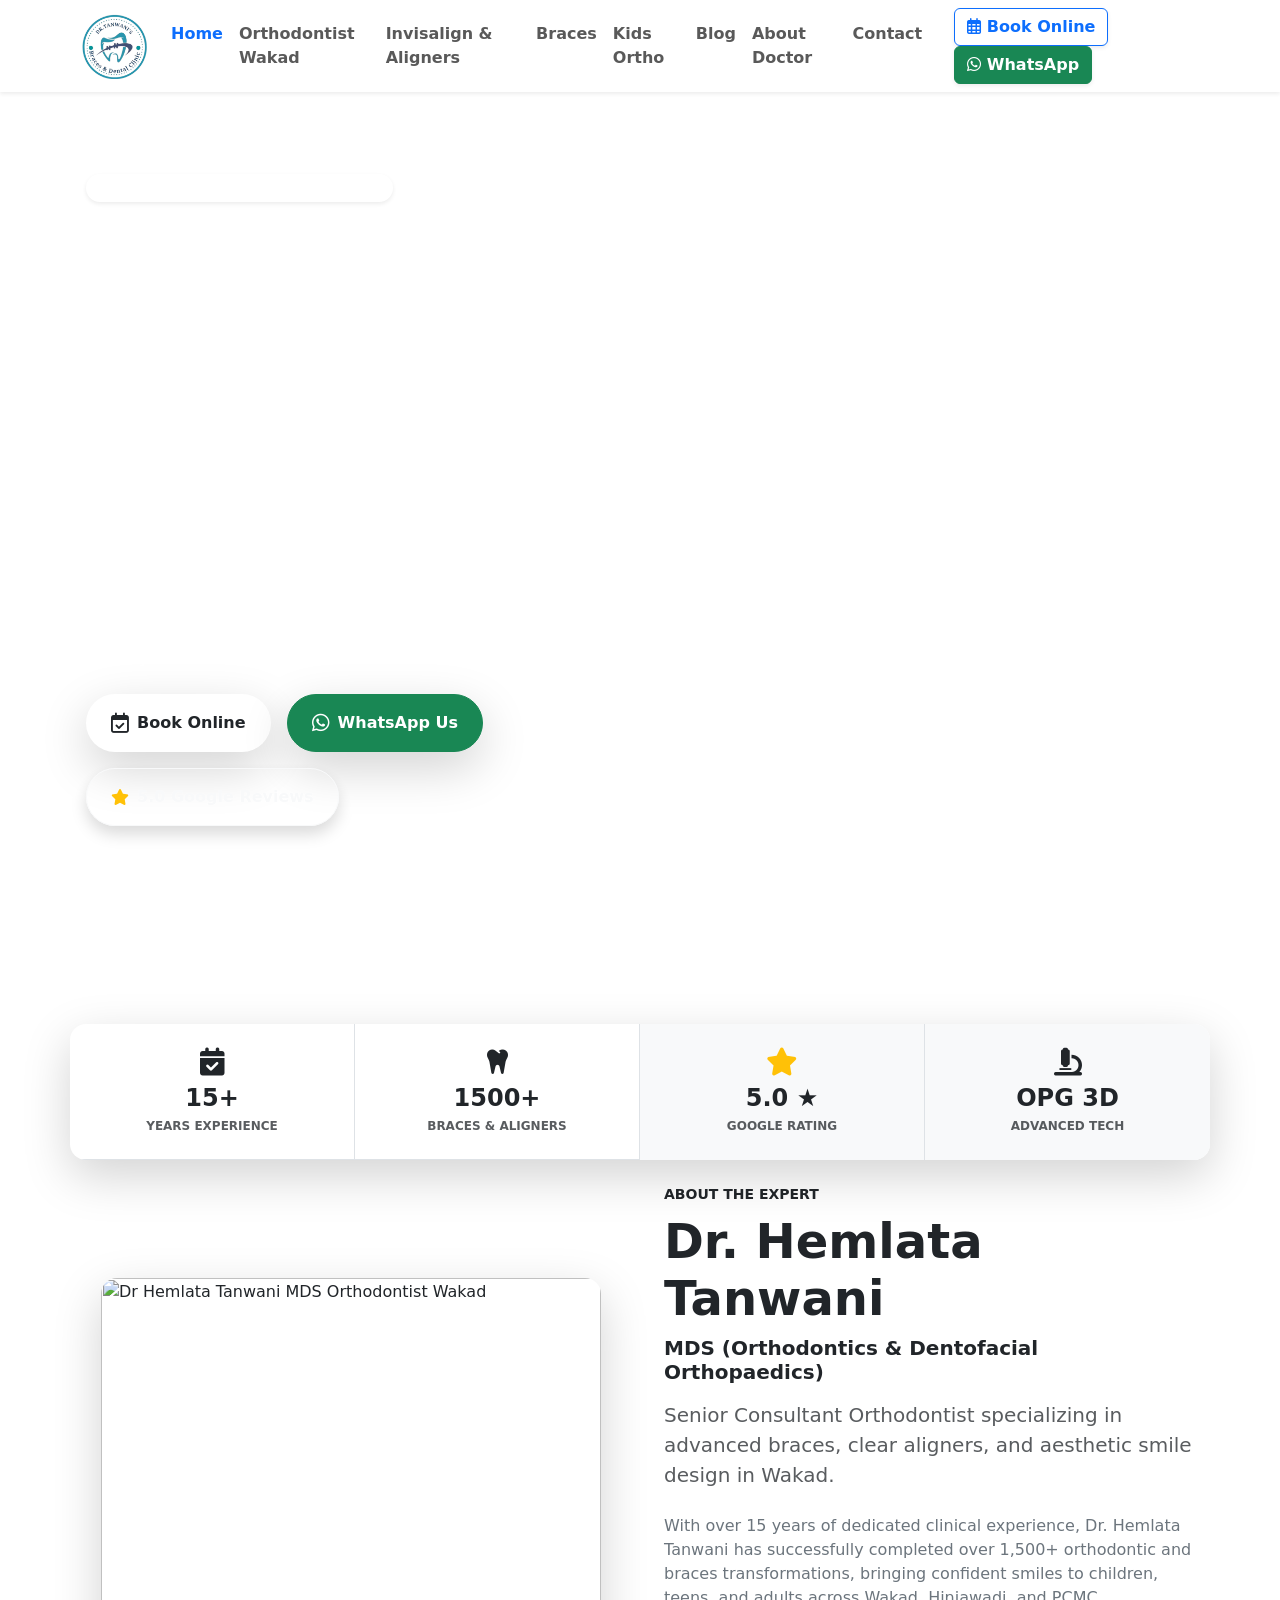
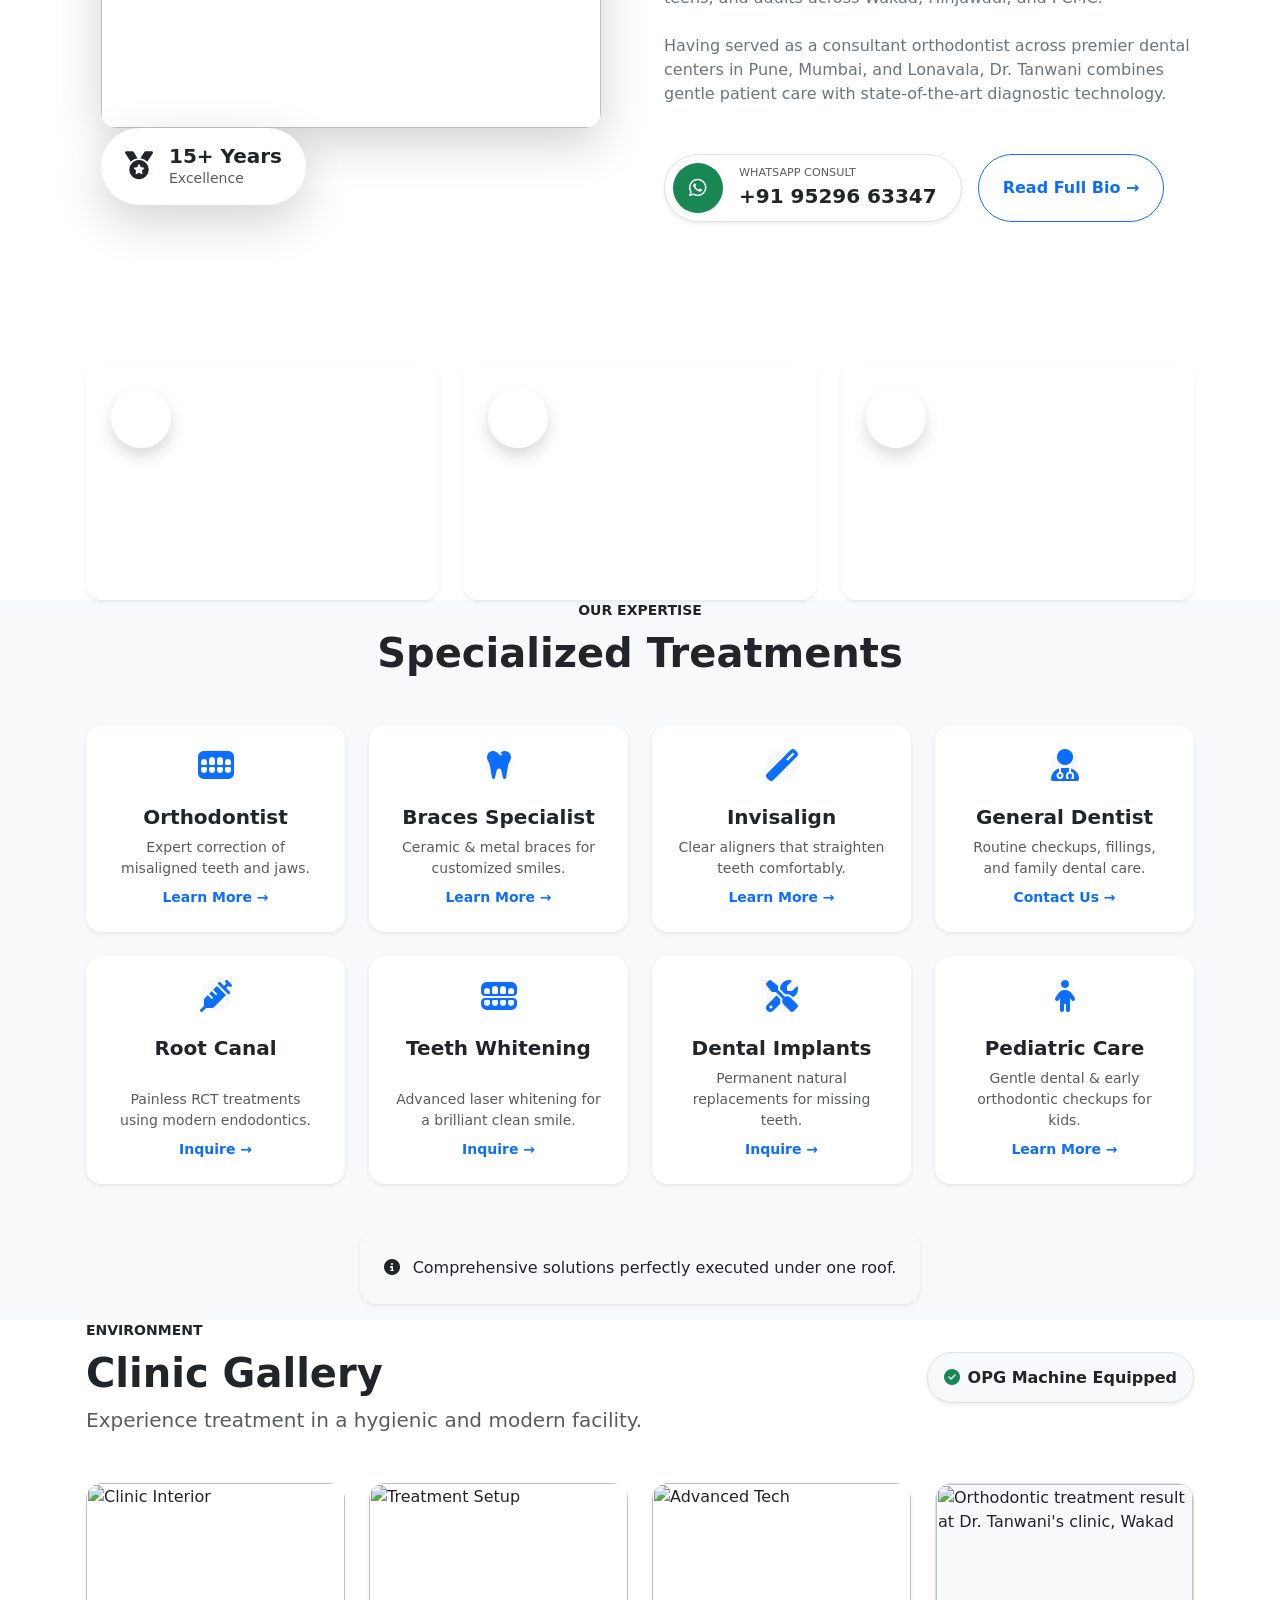
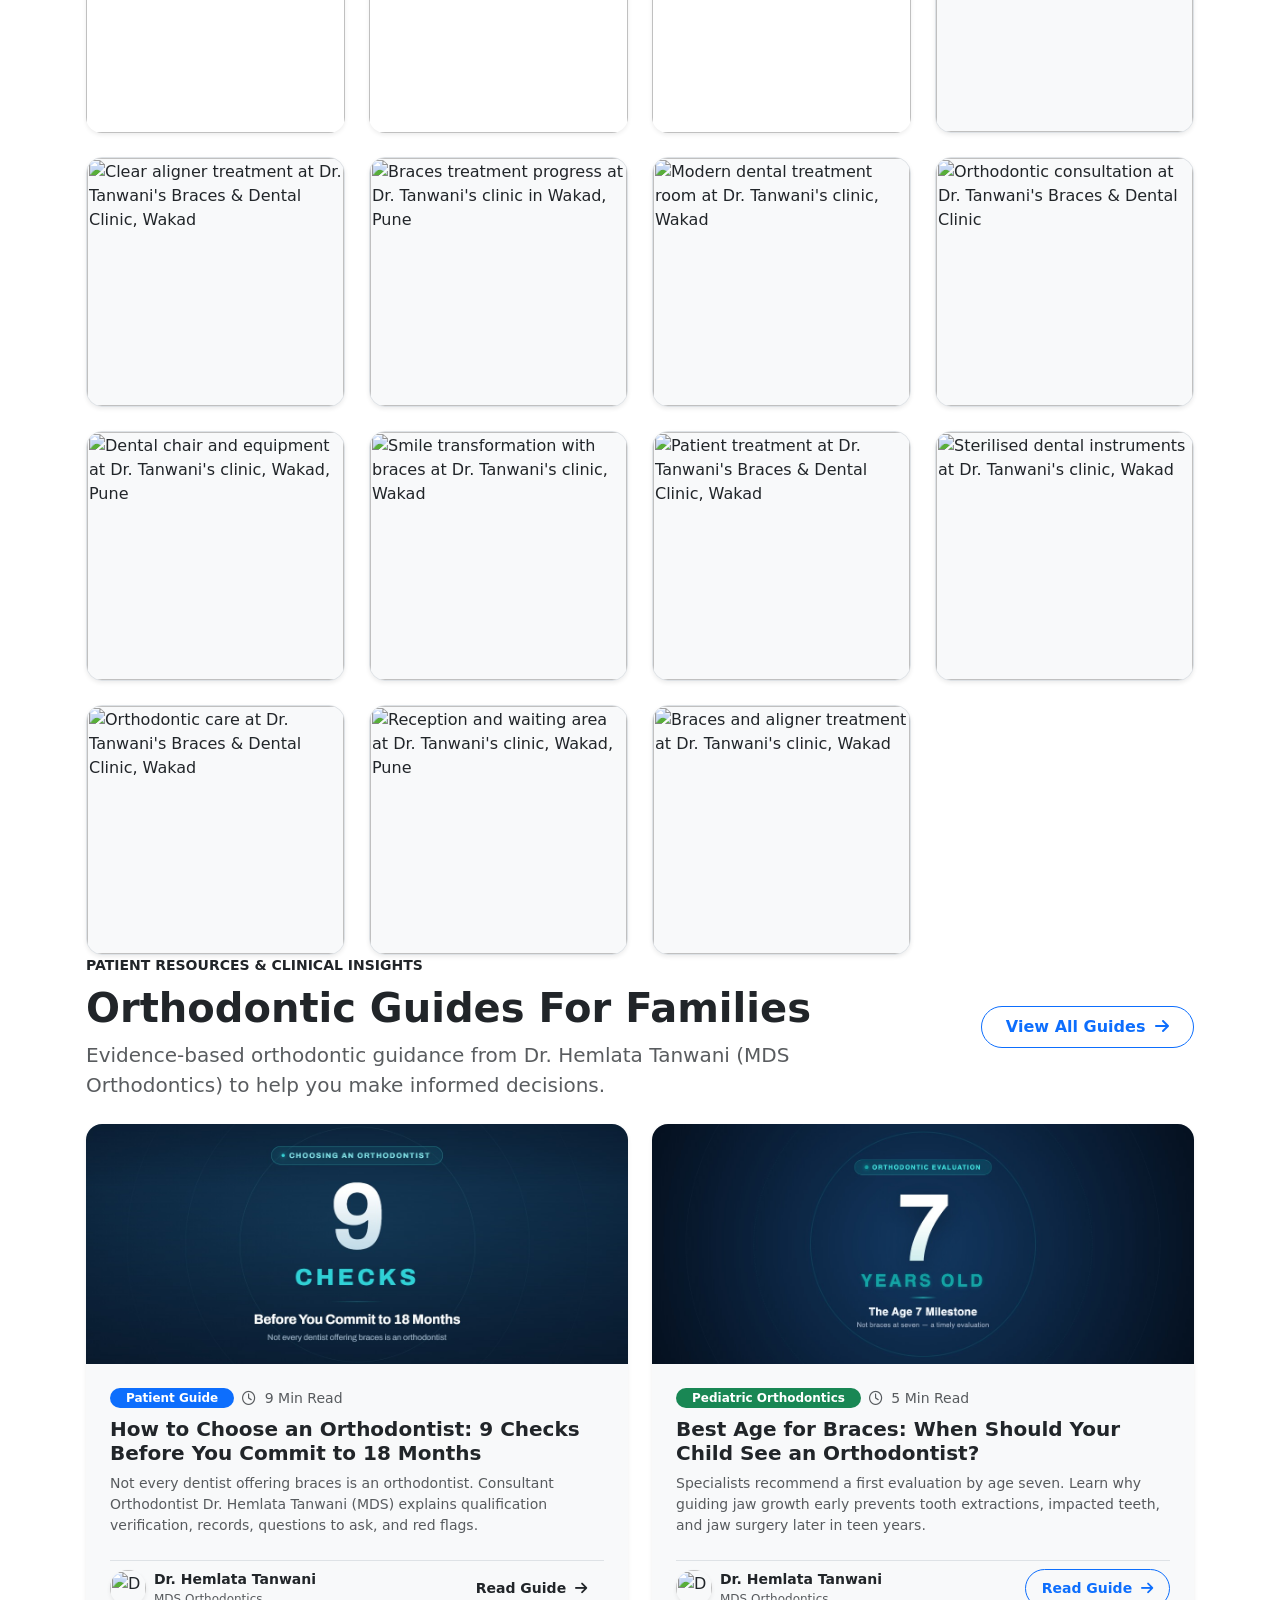
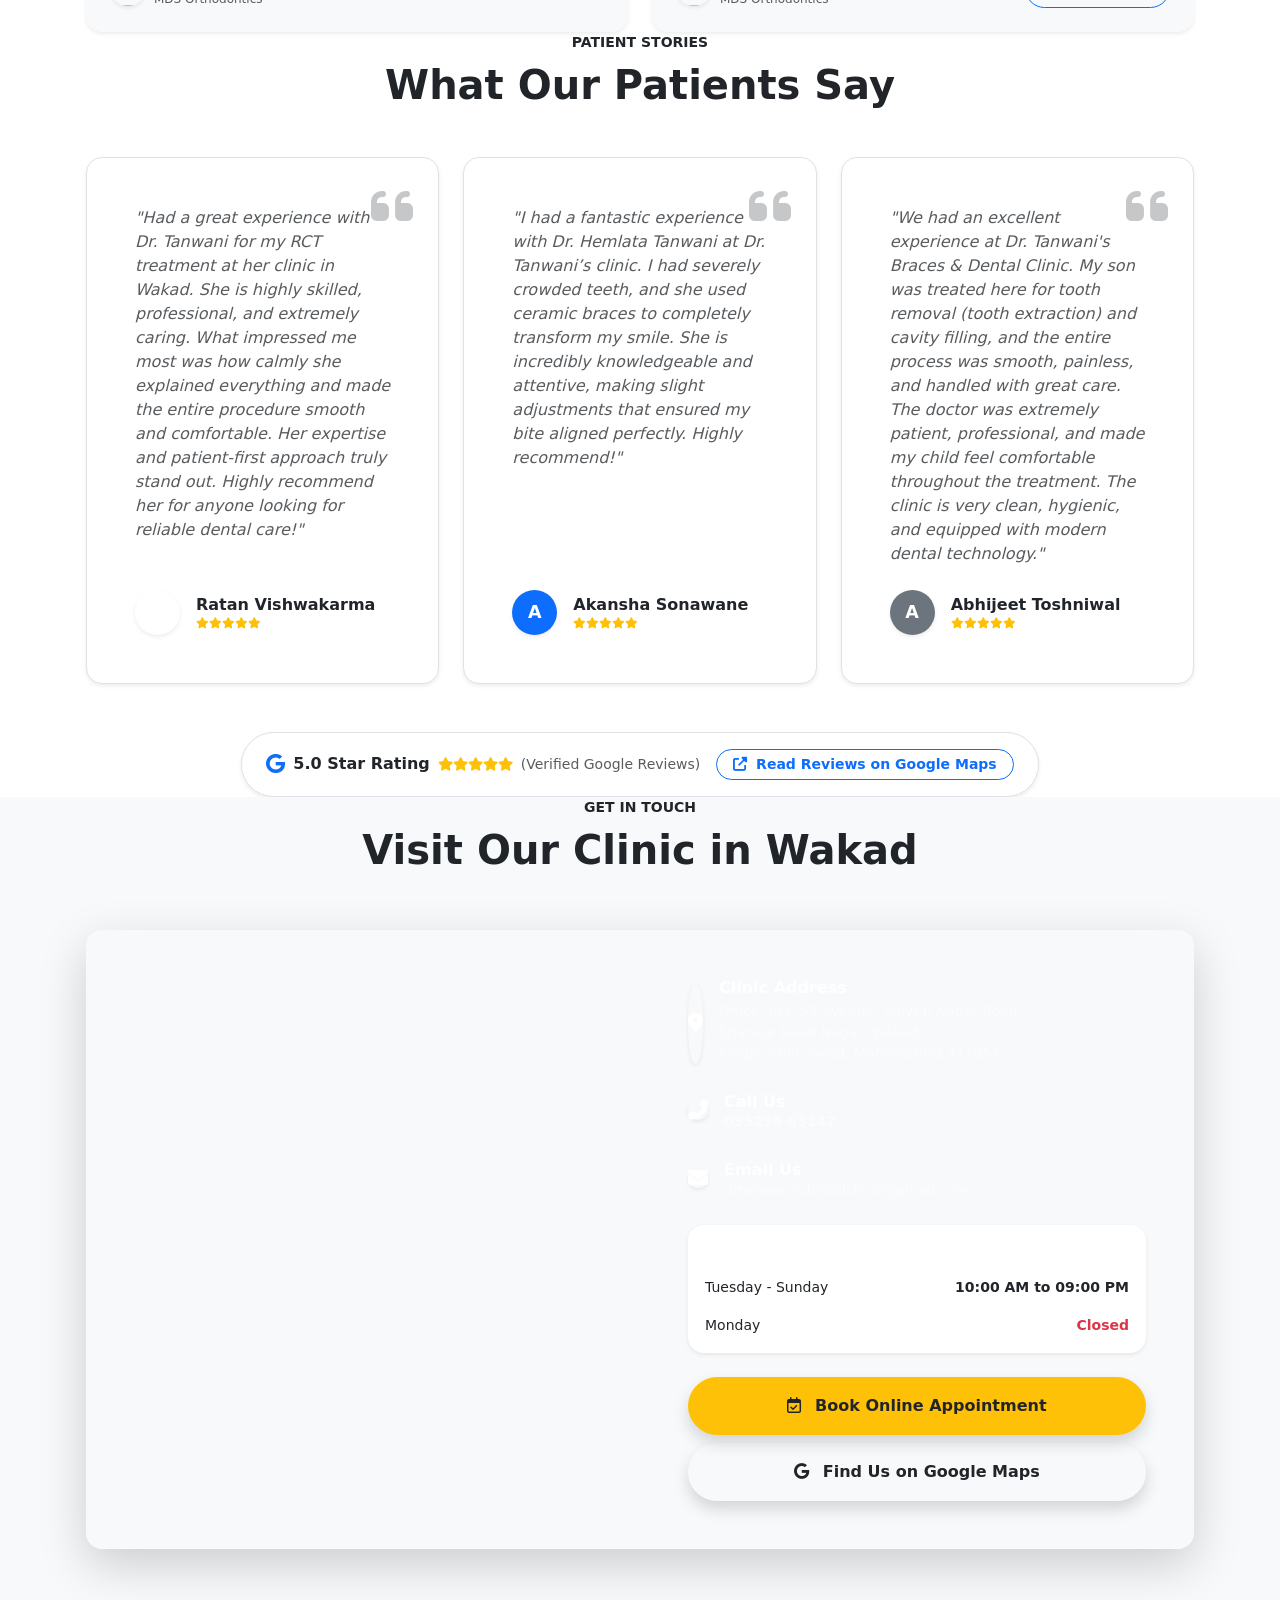
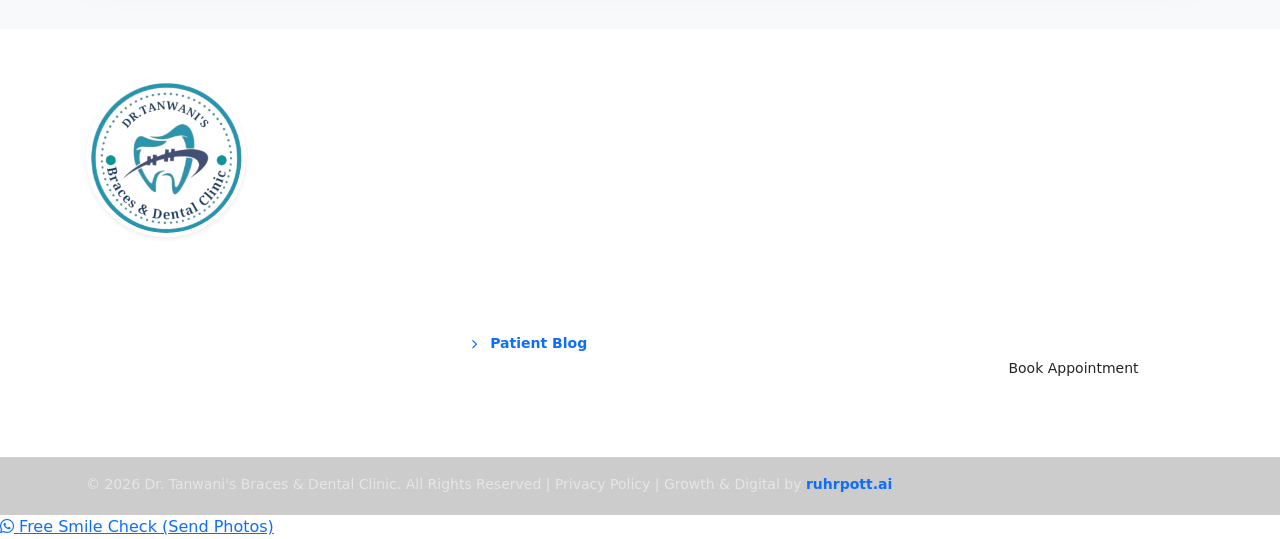
==== commit b3c21f5e: "SEO and brand consistency pass across the site Brand consistency: - Unifies the footer across all 11" ====
--- a/index.html
+++ b/index.html
@@ -3,9 +3,8 @@
 <head>
     <meta charset="UTF-8">
     <meta name="viewport" content="width=device-width, initial-scale=1.0">
-    <title>Dr. Tanwani's Braces & Dental Clinic | Best Orthodontist in Wakad</title>
-    <meta name="description"
-        content="Trusted destination for advanced dental care. Specializing in orthodontic care, clear braces, and Invisalign. Comprehensive dental solutions under one roof in Wakad.">
+    <title>Orthodontist in Wakad, Pune | Dr. Tanwani's Dental Clinic</title>
+    <meta name="description" content="Specialist orthodontic care in Wakad, Pune. Braces, Invisalign and clear aligners by Dr. Hemlata Tanwani (MDS), 15+ years experience.">
     <meta name="keywords" content="Orthodontist, Braces specialist, Invisalign provider, Dentist, Wakad, Dental Clinic">
     <link rel="canonical" href="https://drtanwanidentalwakad.com/">
 
@@ -50,7 +49,7 @@
       "priceRange": "₹₹",
       "address": {
         "@type": "PostalAddress",
-        "streetAddress": "Office no:303, 57 Avenue, Shivraj Nagar Road, Shankar Kalat Nagar, Wakad",
+        "streetAddress": "Office 303, 57 Avenue, Shivraj Nagar Road, Shankar Kalat Nagar, Wakad",
         "addressLocality": "Pune",
         "addressRegion": "Maharashtra",
         "postalCode": "411057",
@@ -90,7 +89,9 @@
     <!-- AOS Animation CSS -->
     <link href="https://unpkg.com/aos@2.3.1/dist/aos.css" rel="stylesheet">
 
-    <link rel="shortcut icon" href="images/logo.png" type="image/x-icon">
+    <link rel="icon" href="favicon.ico" sizes="any">
+    <link rel="icon" type="image/png" sizes="32x32" href="images/favicon-32.png">
+    <link rel="apple-touch-icon" href="images/apple-touch-icon.png">
 
     <!-- Custom Styles -->
     <link rel="stylesheet" href="css/style.css">
@@ -225,7 +226,7 @@
             <div class="row align-items-center g-5">
                 <div class="col-lg-6" data-aos="fade-right">
                     <div class="about-image-wrapper position-relative mx-auto" style="max-width: 500px;">
-                        <img src="images/aboutdrimage.JPG" alt="Dr Hemlata Tanwani MDS Orthodontist Wakad"
+                        <img fetchpriority="high" src="images/aboutdrimage.JPG" alt="Dr Hemlata Tanwani MDS Orthodontist Wakad"
                             class="img-fluid rounded-4 shadow-lg w-100 object-fit-cover portrait-img"
                             style="height: 450px;">
                         <div
@@ -476,7 +477,7 @@
                 <div class="col-lg-3 col-md-4 col-sm-6" data-aos="zoom-in" data-aos-delay="50">
                     <div class="gallery-item overflow-hidden rounded-4 shadow-sm position-relative w-100 d-flex align-items-center justify-content-center"
                         style="height: 250px;">
-                        <img src="images/welcome.JPG" alt="Clinic Interior"
+                        <img loading="lazy" decoding="async" src="images/welcome.JPG" alt="Clinic Interior"
                             class="img-fluid w-100 h-100 object-fit-cover gallery-img">
          
                     </div>
@@ -485,7 +486,7 @@
                 <div class="col-lg-3 col-md-4 col-sm-6" data-aos="zoom-in" data-aos-delay="100">
                     <div class="gallery-item overflow-hidden rounded-4 shadow-sm position-relative w-100"
                         style="height: 250px;">
-                        <img src="images/image4.JPG" alt="Treatment Setup"
+                        <img loading="lazy" decoding="async" src="images/image4.JPG" alt="Treatment Setup"
                             class="img-fluid w-100 h-100 object-fit-cover gallery-img" style="object-position: center;">
                        
                     </div>
@@ -494,7 +495,7 @@
                 <div class="col-lg-3 col-md-4 col-sm-6" data-aos="zoom-in" data-aos-delay="150">
                     <div class="gallery-item overflow-hidden rounded-4 shadow-sm position-relative w-100"
                         style="height: 250px;">
-                        <img src="images/image6.JPG" alt="Advanced Tech"
+                        <img loading="lazy" decoding="async" src="images/image6.JPG" alt="Advanced Tech"
                             class="img-fluid w-100 h-100 object-fit-cover gallery-img" style="object-position: top;">
                      
                     </div>
@@ -504,7 +505,7 @@
                 <div class="col-lg-3 col-md-4 col-sm-6" data-aos="zoom-in" data-aos-delay="200">
                     <div class="gallery-item overflow-hidden rounded-4 shadow-sm position-relative w-100 bg-light d-flex align-items-center justify-content-center border"
                         style="height: 250px;">
-                        <img src="images/image8.JPG" alt="Placeholder"
+                        <img loading="lazy" decoding="async" src="images/image8.JPG" alt="Orthodontic treatment result at Dr. Tanwani's clinic, Wakad"
                             class="img-fluid w-100 h-100 object-fit-cover gallery-img ">
                        
                     </div>
@@ -514,7 +515,7 @@
                 <div class="col-lg-3 col-md-4 col-sm-6" data-aos="zoom-in" data-aos-delay="50">
                     <div class="gallery-item overflow-hidden rounded-4 shadow-sm position-relative w-100 bg-light d-flex align-items-center justify-content-center border"
                         style="height: 250px;">
-                        <img src="images/gallery6.webp" alt="Placeholder"
+                        <img loading="lazy" decoding="async" src="images/gallery6.webp" alt="Clear aligner treatment at Dr. Tanwani's Braces & Dental Clinic, Wakad"
                             class="img-fluid w-100 h-100 object-fit-cover gallery-img">
                        
                     </div>
@@ -524,7 +525,7 @@
                 <div class="col-lg-3 col-md-4 col-sm-6" data-aos="zoom-in" data-aos-delay="100">
                     <div class="gallery-item overflow-hidden rounded-4 shadow-sm position-relative w-100 bg-light d-flex align-items-center justify-content-center border"
                         style="height: 250px;">
-                        <img src="images/gallery7.webp" alt="Placeholder"
+                        <img loading="lazy" decoding="async" src="images/gallery7.webp" alt="Braces treatment progress at Dr. Tanwani's clinic in Wakad, Pune"
                             class="img-fluid w-100 h-100 object-fit-cover gallery-img ">
                        
                     </div>
@@ -534,7 +535,7 @@
                 <div class="col-lg-3 col-md-4 col-sm-6" data-aos="zoom-in" data-aos-delay="150">
                     <div class="gallery-item overflow-hidden rounded-4 shadow-sm position-relative w-100 bg-light d-flex align-items-center justify-content-center border"
                         style="height: 250px;">
-                        <img src="images/image2.JPG" alt="Placeholder"
+                        <img loading="lazy" decoding="async" src="images/image2.JPG" alt="Modern dental treatment room at Dr. Tanwani's clinic, Wakad"
                             class="img-fluid w-100 h-100 object-fit-cover gallery-img ">
                         
                     </div>
@@ -544,7 +545,7 @@
                 <div class="col-lg-3 col-md-4 col-sm-6" data-aos="zoom-in" data-aos-delay="200">
                     <div class="gallery-item overflow-hidden rounded-4 shadow-sm position-relative w-100 bg-light d-flex align-items-center justify-content-center border"
                         style="height: 250px;">
-                        <img src="images/image7.JPG" alt="Placeholder"
+                        <img loading="lazy" decoding="async" src="images/image7.JPG" alt="Orthodontic consultation at Dr. Tanwani's Braces & Dental Clinic"
                             class="img-fluid w-100 h-100 object-fit-cover gallery-img ">
                         
                     </div>
@@ -553,7 +554,7 @@
                    <div class="col-lg-3 col-md-4 col-sm-6" data-aos="zoom-in" data-aos-delay="200">
                     <div class="gallery-item overflow-hidden rounded-4 shadow-sm position-relative w-100 bg-light d-flex align-items-center justify-content-center border"
                         style="height: 250px;">
-                        <img src="images/image5.JPG" alt="Placeholder"
+                        <img loading="lazy" decoding="async" src="images/image5.JPG" alt="Dental chair and equipment at Dr. Tanwani's clinic, Wakad, Pune"
                             class="img-fluid w-100 h-100 object-fit-cover gallery-img ">
                         
                     </div>
@@ -562,7 +563,7 @@
                    <div class="col-lg-3 col-md-4 col-sm-6" data-aos="zoom-in" data-aos-delay="200">
                     <div class="gallery-item overflow-hidden rounded-4 shadow-sm position-relative w-100 bg-light d-flex align-items-center justify-content-center border"
                         style="height: 250px;">
-                        <img src="images/gallery8.webp" alt="Placeholder"
+                        <img loading="lazy" decoding="async" src="images/gallery8.webp" alt="Smile transformation with braces at Dr. Tanwani's clinic, Wakad"
                             class="img-fluid w-100 h-100 object-fit-cover gallery-img ">
                         
                     </div>
@@ -572,7 +573,7 @@
                    <div class="col-lg-3 col-md-4 col-sm-6" data-aos="zoom-in" data-aos-delay="200">
                     <div class="gallery-item overflow-hidden rounded-4 shadow-sm position-relative w-100 bg-light d-flex align-items-center justify-content-center border"
                         style="height: 250px;">
-                        <img src="images/gallery1.JPG" alt="Placeholder"
+                        <img loading="lazy" decoding="async" src="images/gallery1.JPG" alt="Patient treatment at Dr. Tanwani's Braces & Dental Clinic, Wakad"
                             class="img-fluid w-100 h-100 object-fit-cover gallery-img ">
                         
                     </div>
@@ -586,7 +587,7 @@
                    <div class="col-lg-3 col-md-4 col-sm-6" data-aos="zoom-in" data-aos-delay="200">
                     <div class="gallery-item overflow-hidden rounded-4 shadow-sm position-relative w-100 bg-light d-flex align-items-center justify-content-center border"
                         style="height: 250px;">
-                        <img src="images/image3.JPG" alt="Placeholder"
+                        <img loading="lazy" decoding="async" src="images/image3.JPG" alt="Sterilised dental instruments at Dr. Tanwani's clinic, Wakad"
                             class="img-fluid w-100 h-100 object-fit-cover gallery-img ">
                         
                     </div>
@@ -595,7 +596,7 @@
                  <div class="col-lg-3 col-md-4 col-sm-6" data-aos="zoom-in" data-aos-delay="200">
                     <div class="gallery-item overflow-hidden rounded-4 shadow-sm position-relative w-100 bg-light d-flex align-items-center justify-content-center border"
                         style="height: 250px;">
-                        <img src="images/gallery2.JPG" alt="Placeholder"
+                        <img loading="lazy" decoding="async" src="images/gallery2.JPG" alt="Orthodontic care at Dr. Tanwani's Braces & Dental Clinic, Wakad"
                             class="img-fluid w-100 h-100 object-fit-cover gallery-img ">
                         
                     </div>
@@ -605,7 +606,7 @@
                    <div class="col-lg-3 col-md-4 col-sm-6" data-aos="zoom-in" data-aos-delay="200">
                     <div class="gallery-item overflow-hidden rounded-4 shadow-sm position-relative w-100 bg-light d-flex align-items-center justify-content-center border"
                         style="height: 250px;">
-                        <img src="images/image1.JPG" alt="Placeholder"
+                        <img loading="lazy" decoding="async" src="images/image1.JPG" alt="Reception and waiting area at Dr. Tanwani's clinic, Wakad, Pune"
                             class="img-fluid w-100 h-100 object-fit-cover gallery-img ">
                         
                     </div>
@@ -615,7 +616,7 @@
                  <div class="col-lg-3 col-md-4 col-sm-6" data-aos="zoom-in" data-aos-delay="200">
                     <div class="gallery-item overflow-hidden rounded-4 shadow-sm position-relative w-100 bg-light d-flex align-items-center justify-content-center border"
                         style="height: 250px;">
-                        <img src="images/gallery4.JPG" alt="Placeholder"
+                        <img loading="lazy" decoding="async" src="images/gallery4.JPG" alt="Braces and aligner treatment at Dr. Tanwani's clinic, Wakad"
                             class="img-fluid w-100 h-100 object-fit-cover gallery-img ">
                         
                     </div>
@@ -647,7 +648,7 @@
                 <div class="col-lg-6">
                     <div class="card border-0 rounded-4 shadow-sm overflow-hidden bg-light h-100 d-flex flex-column">
                         <a href="blog/how-to-choose-orthodontist-wakad.html">
-                            <img src="images/choose-orthodontist-cover.jpg" alt="How to Choose an Orthodontist - Dr. Tanwani Clinic Wakad" class="img-fluid w-100 object-fit-cover" style="height: 240px;" fetchpriority="high">
+                            <img loading="lazy" decoding="async" src="images/choose-orthodontist-cover.jpg" alt="How to Choose an Orthodontist - Dr. Tanwani Clinic Wakad" class="img-fluid w-100 object-fit-cover" style="height: 240px;" fetchpriority="high">
                         </a>
                         <div class="p-4 p-lg-4 d-flex flex-column flex-grow-1">
                             <div class="d-flex flex-wrap align-items-center gap-2 mb-2">
@@ -664,7 +665,7 @@
                             </p>
                             <div class="d-flex align-items-center justify-content-between flex-wrap gap-2 pt-2 border-top">
                                 <div class="d-flex align-items-center gap-2">
-                                    <img src="images/aboutdrimage.JPG" alt="Dr. Hemlata Tanwani" class="rounded-circle shadow-sm" style="width: 36px; height: 36px; object-fit: cover;">
+                                    <img loading="lazy" decoding="async" src="images/aboutdrimage.JPG" alt="Dr. Hemlata Tanwani" class="rounded-circle shadow-sm" style="width: 36px; height: 36px; object-fit: cover;">
                                     <div class="small">
                                         <span class="fw-bold text-dark d-block">Dr. Hemlata Tanwani</span>
                                         <span class="text-muted" style="font-size: 0.75rem;">MDS Orthodontics</span>
@@ -682,7 +683,7 @@
                 <div class="col-lg-6">
                     <div class="card border-0 rounded-4 shadow-sm overflow-hidden bg-light h-100 d-flex flex-column">
                         <a href="blog/best-age-for-braces-kids-wakad.html">
-                            <img src="images/best-age-for-braces-cover.jpg" alt="Best Age for Braces Guide - Dr. Tanwani Clinic Wakad" class="img-fluid w-100 object-fit-cover" style="height: 240px;">
+                            <img loading="lazy" decoding="async" src="images/best-age-for-braces-cover.jpg" alt="Best Age for Braces Guide - Dr. Tanwani Clinic Wakad" class="img-fluid w-100 object-fit-cover" style="height: 240px;">
                         </a>
                         <div class="p-4 p-lg-4 d-flex flex-column flex-grow-1">
                             <div class="d-flex flex-wrap align-items-center gap-2 mb-2">
@@ -699,7 +700,7 @@
                             </p>
                             <div class="d-flex align-items-center justify-content-between flex-wrap gap-2 pt-2 border-top">
                                 <div class="d-flex align-items-center gap-2">
-                                    <img src="images/aboutdrimage.JPG" alt="Dr. Hemlata Tanwani" class="rounded-circle shadow-sm" style="width: 36px; height: 36px; object-fit: cover;">
+                                    <img loading="lazy" decoding="async" src="images/aboutdrimage.JPG" alt="Dr. Hemlata Tanwani" class="rounded-circle shadow-sm" style="width: 36px; height: 36px; object-fit: cover;">
                                     <div class="small">
                                         <span class="fw-bold text-dark d-block">Dr. Hemlata Tanwani</span>
                                         <span class="text-muted" style="font-size: 0.75rem;">MDS Orthodontics</span>
@@ -837,7 +838,7 @@
                                 </div>
                                 <div>
                                     <h5 class="fw-bold mb-1 fs-6">Clinic Address</h5>
-                                    <address class="text-white-50 mb-0 small">Office no:303, 57 Avenue, Shivraj Nagar
+                                    <address class="text-white-50 mb-0 small">Office 303, 57 Avenue, Shivraj Nagar
                                         Road,<br>Shankar Kalat Nagar, Wakad,<br>Pimpri-Chinchwad, Maharashtra 411057
                                     </address>
                                 </div>
@@ -958,7 +959,7 @@
                     <h5 class="fw-bold mb-4 text-white">Contact Info</h5>
                     <div class="d-flex justify-content-center justify-content-md-start mb-3">
                         <i class="fas fa-map-marker-alt text-primary-accent mt-1 me-2"></i>
-                        <span class="text-white-50 small"> Office no:303, 57 Avenue, Shivraj Nagar Road, Shankar Kalat Nagar, Wakad, Pimpri-Chinchwad, Maharashtra 411057</span>
+                        <span class="text-white-50 small"> Office 303, 57 Avenue, Shivraj Nagar Road, Shankar Kalat Nagar, Wakad, Pimpri-Chinchwad, Maharashtra 411057</span>
                     </div>
                     <div class="d-flex justify-content-center justify-content-md-start mb-3">
                         <i class="fas fa-phone-alt text-primary-accent mt-1 me-2"></i>
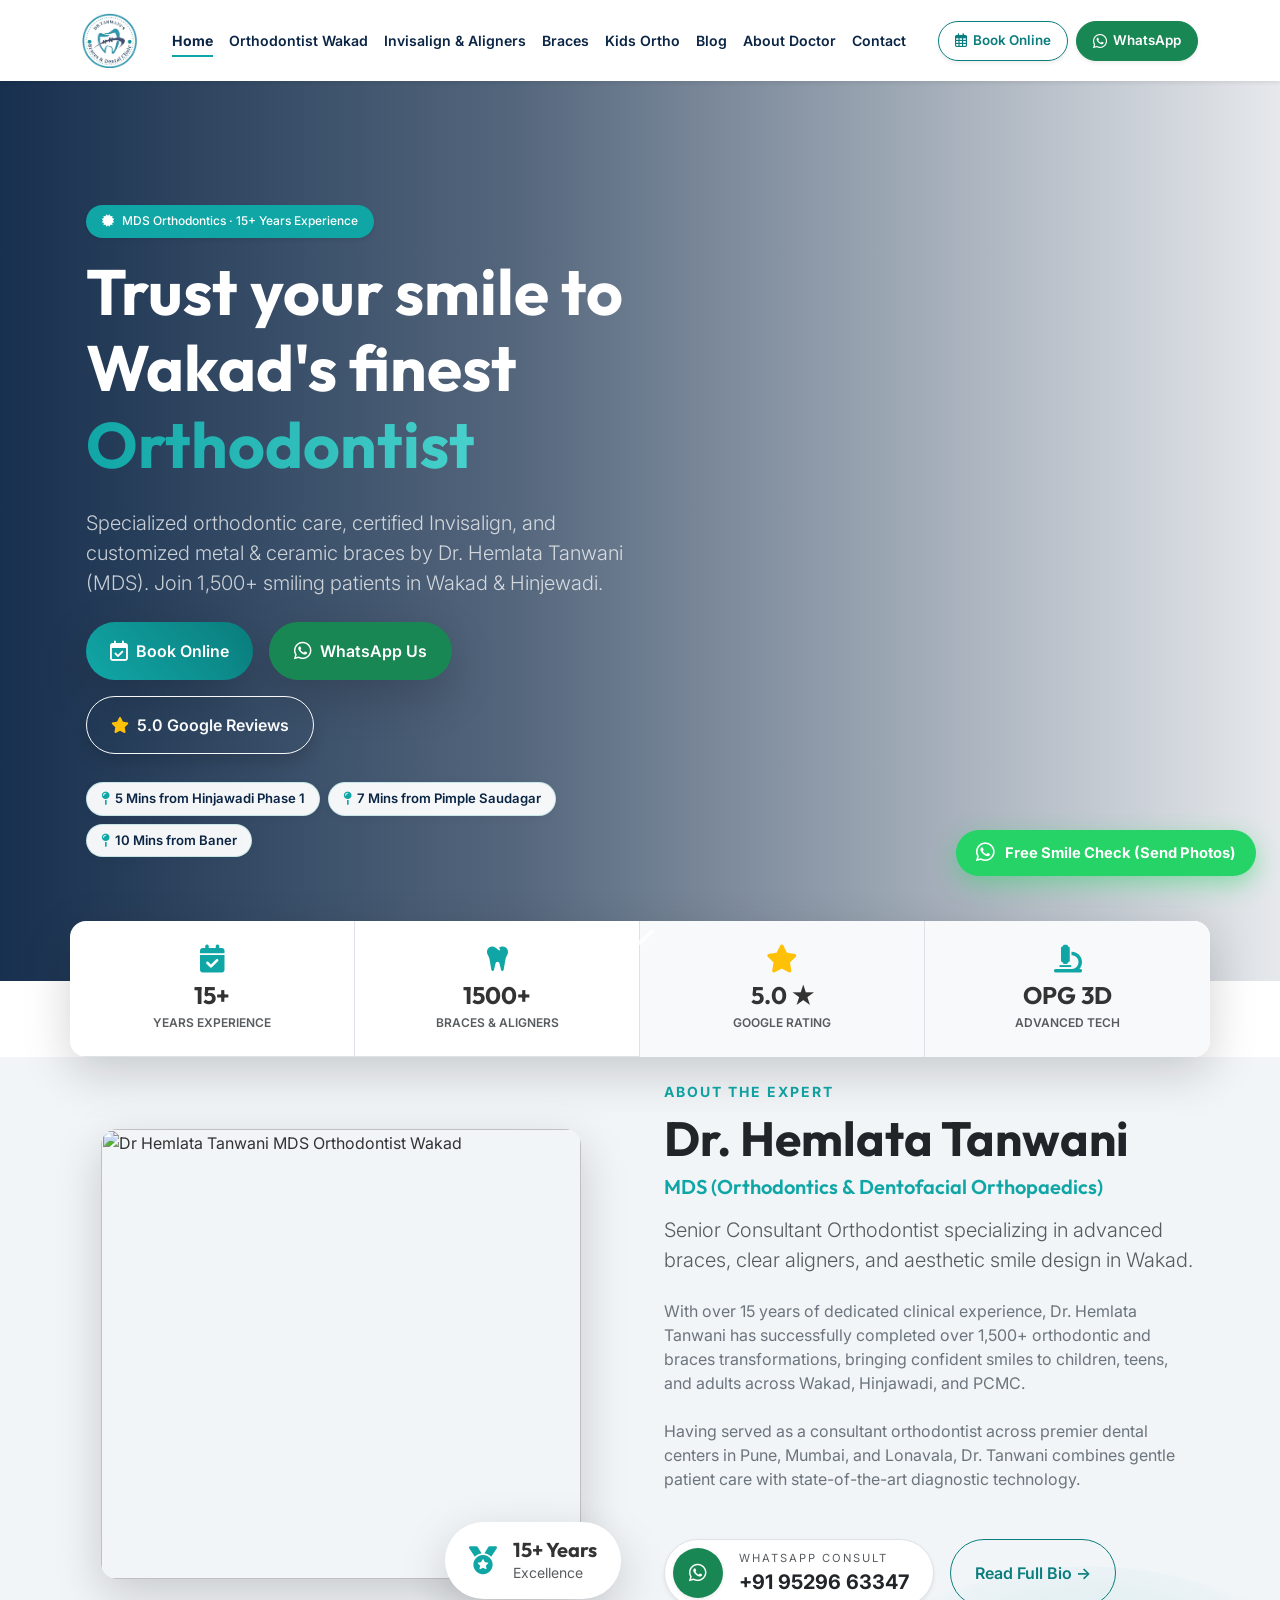
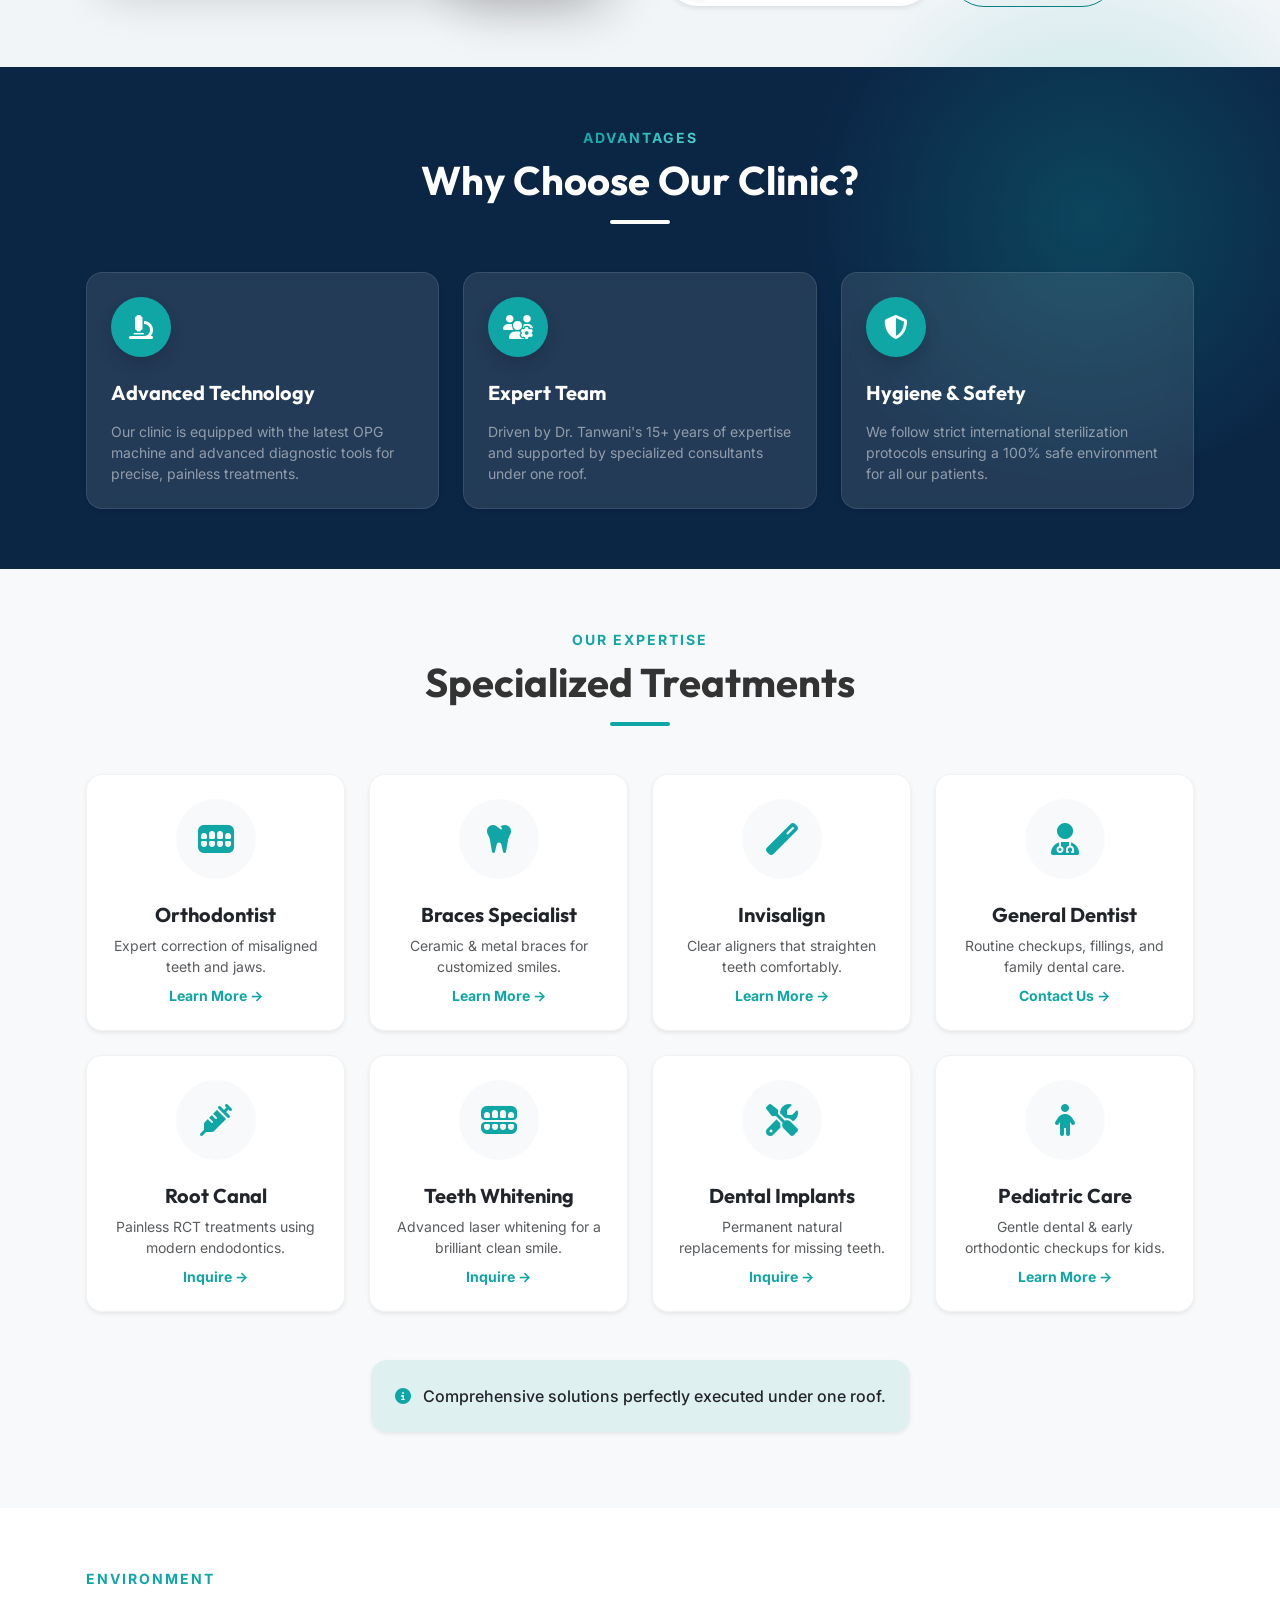
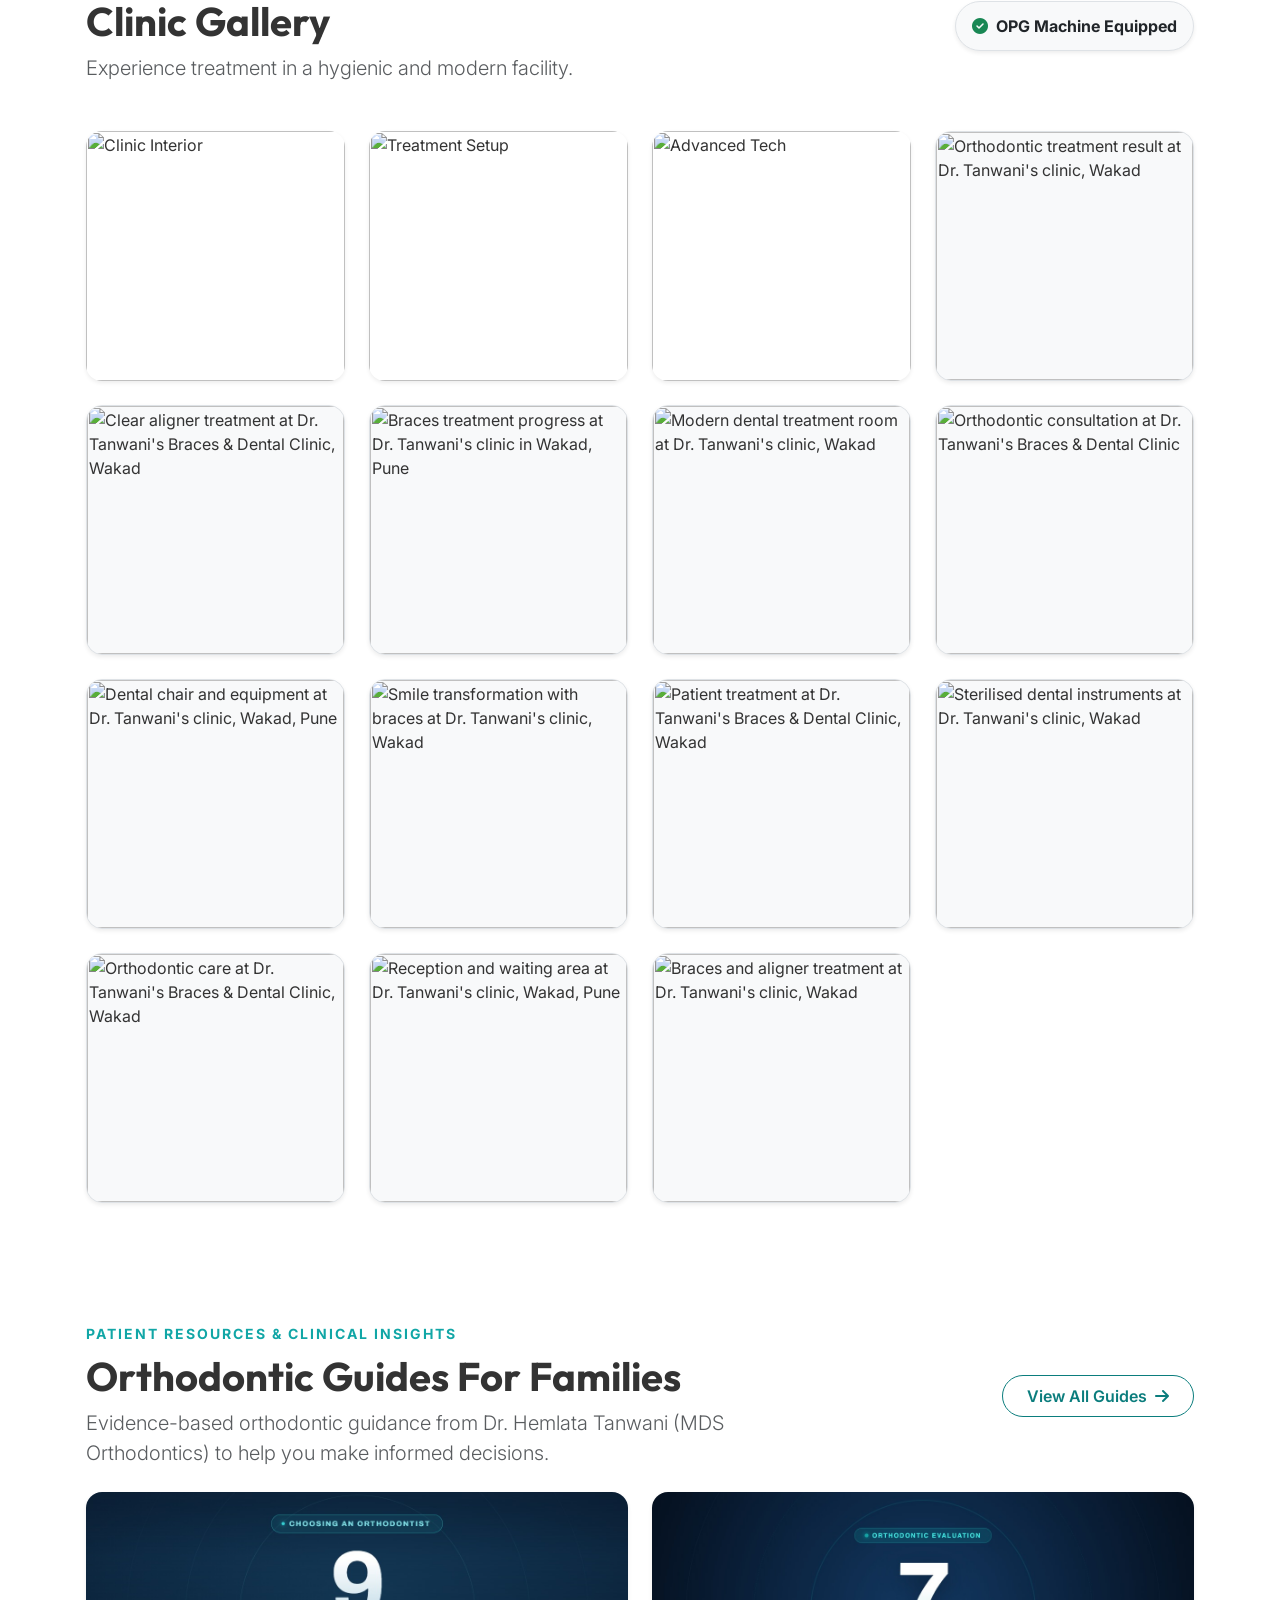
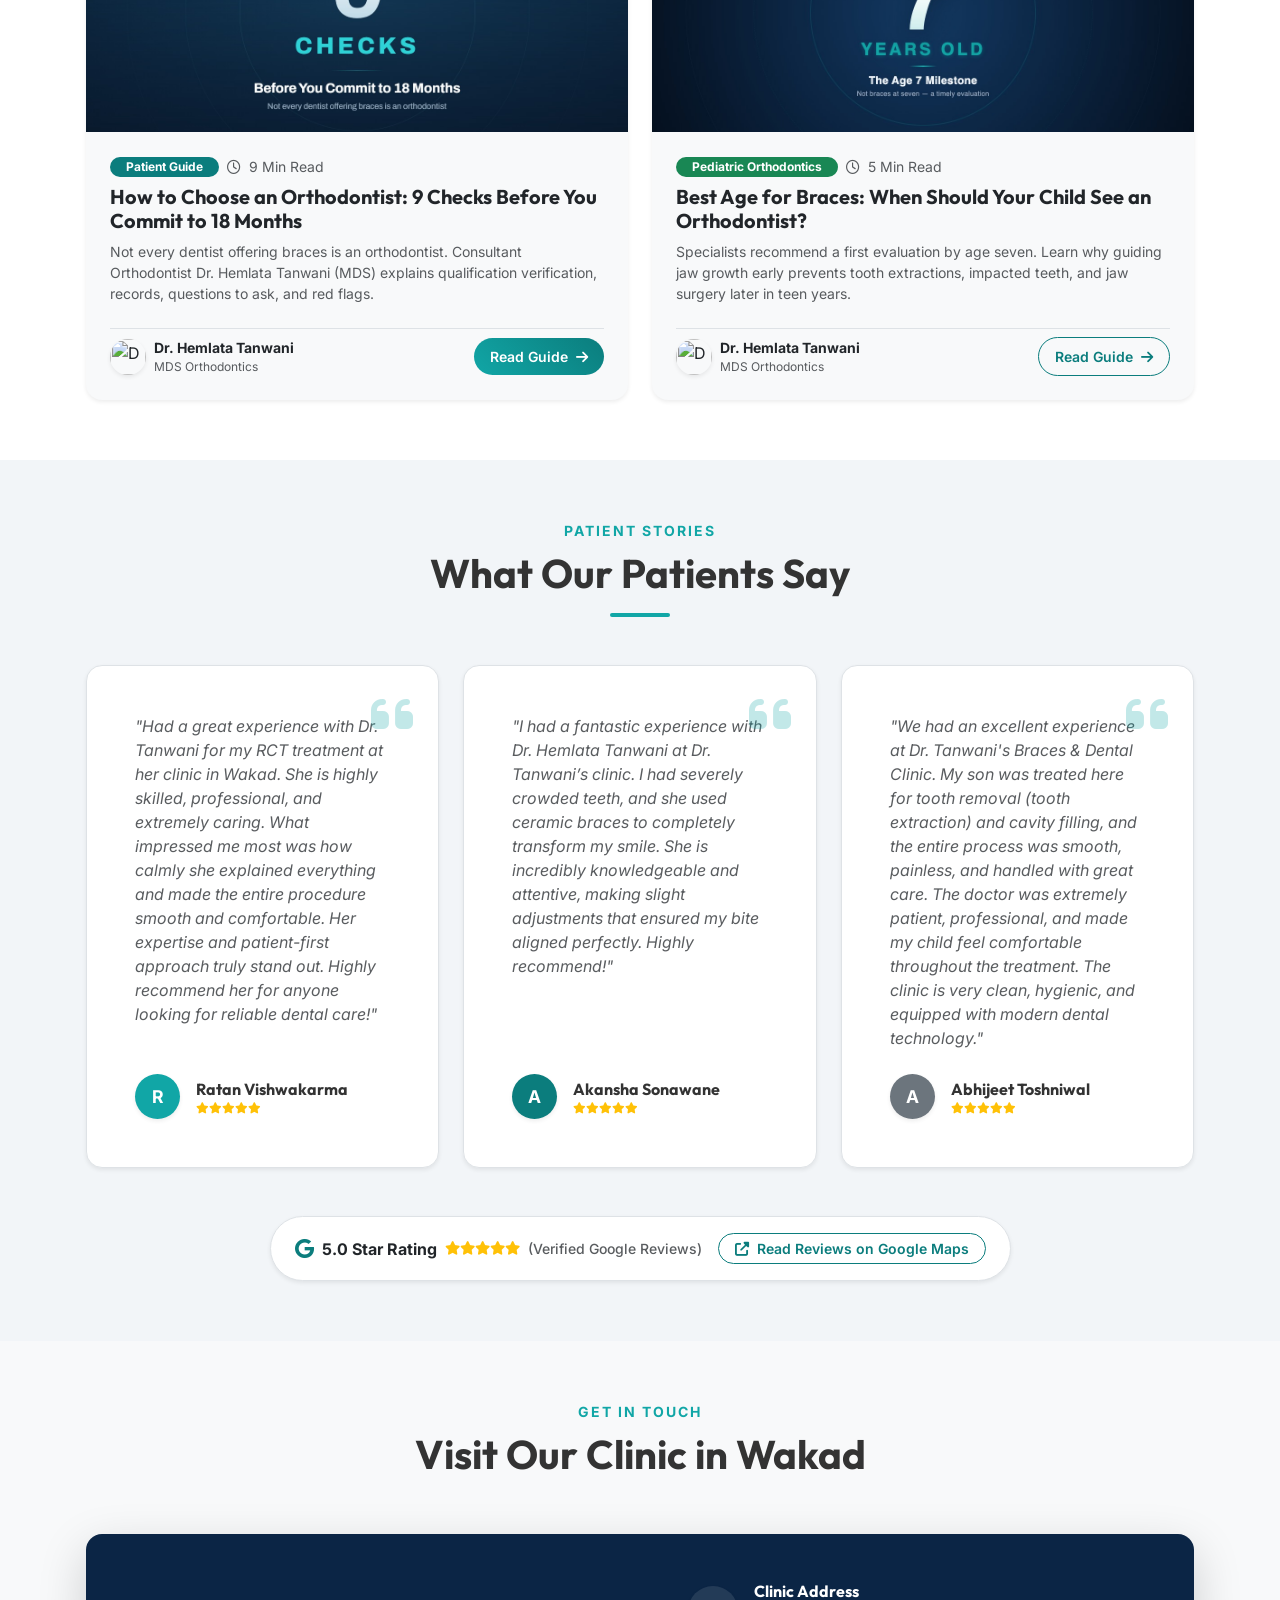
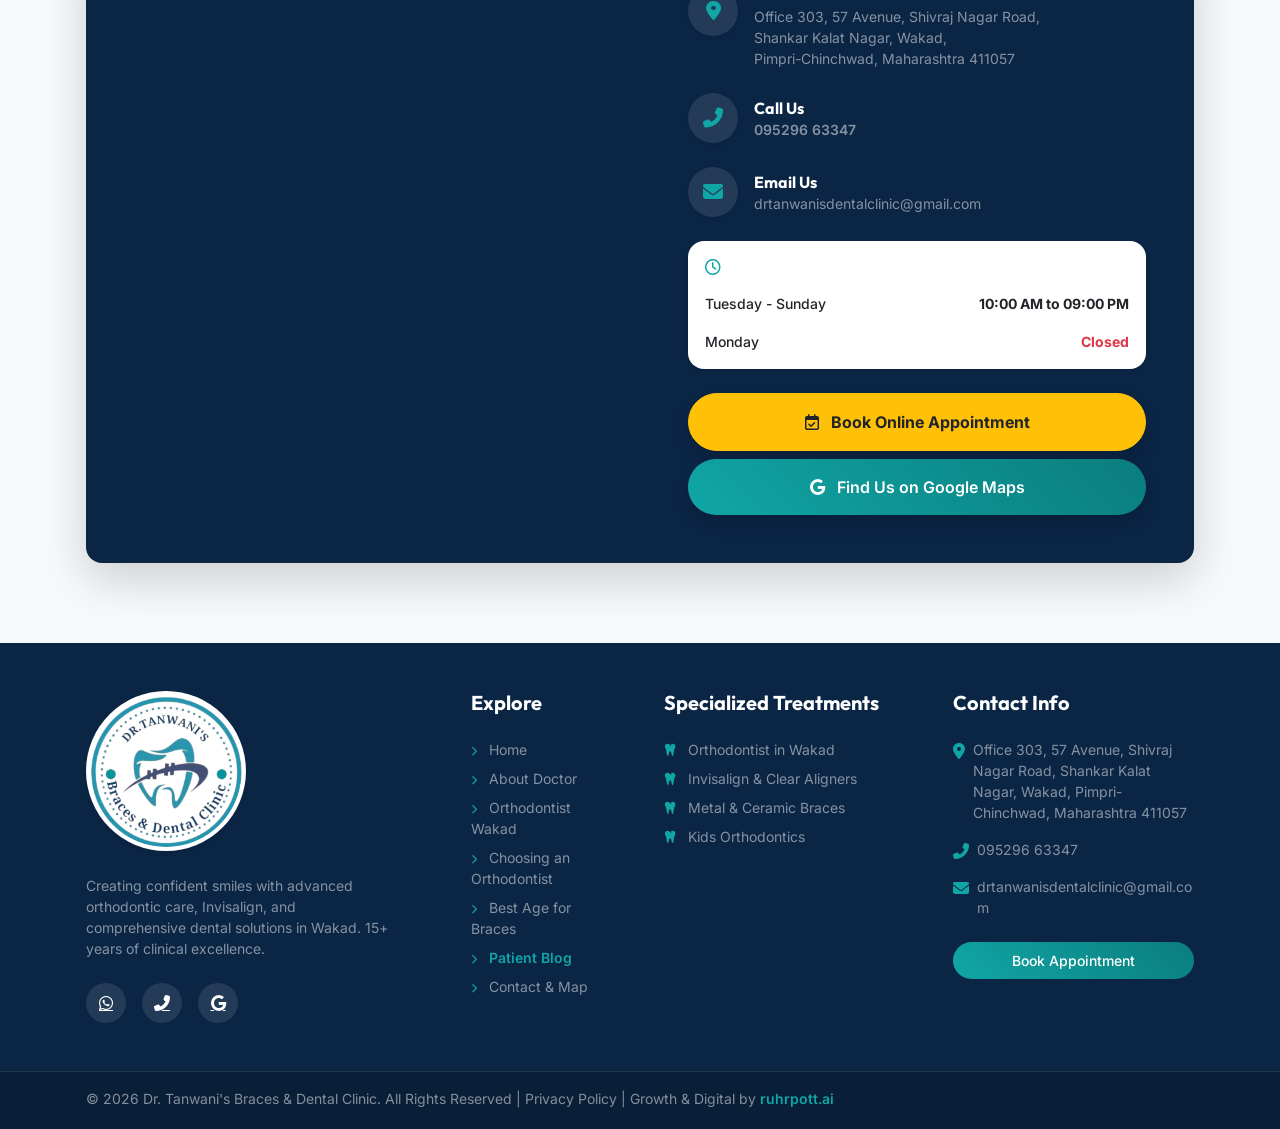
==== commit 99ac8c64: "Theme Bootstrap to brand palette, harden AOS, tune front-end polish Brand colour: - Bootstrap's --bs" ====
--- a/index.html
+++ b/index.html
@@ -81,6 +81,14 @@
         rel="stylesheet">
 
     <!-- Bootstrap CSS -->
+    <!-- Resource hints: start the DNS/TLS handshake for third-party
+         origins before the parser reaches the stylesheets they serve. -->
+    <link rel="preconnect" href="https://fonts.googleapis.com">
+    <link rel="preconnect" href="https://fonts.gstatic.com" crossorigin>
+    <link rel="preconnect" href="https://cdn.jsdelivr.net" crossorigin>
+    <link rel="preconnect" href="https://cdnjs.cloudflare.com" crossorigin>
+    <link rel="dns-prefetch" href="https://www.googletagmanager.com">
+    <link rel="preconnect" href="https://unpkg.com" crossorigin>
     <link href="https://cdn.jsdelivr.net/npm/bootstrap@5.3.2/dist/css/bootstrap.min.css" rel="stylesheet">
 
     <!-- FontAwesome for Icons -->
@@ -105,6 +113,9 @@
       gtag('config', 'G-JWWRQ5QRRL');
       gtag('config', 'AW-18188409181');
     </script>
+    <noscript>
+        <style>[data-aos]{opacity:1!important;transform:none!important}</style>
+    </noscript>
 </head>
 
 <body>
@@ -999,19 +1010,27 @@
     <!-- Bootstrap Bundle with Popper -->
     <script src="https://cdn.jsdelivr.net/npm/bootstrap@5.3.2/dist/js/bootstrap.bundle.min.js"></script>
 
-    <!-- AOS Animation Script -->
+    <!-- AOS Animation Script (async-safe: see guard below) -->
     <script src="https://unpkg.com/aos@2.3.1/dist/aos.js"></script>
 
     <!-- Custom JS -->
     <script>
     
-        // AOS Initialization focusing on responsive stability
-        AOS.init({
-            once: true,
-            offset: 20, // Smaller offset for mobile speed
-            duration: 800,
-            disable: 'mobile' // Disable advanced AOS on mobile to prevent layout shifting
-        });
+        // AOS Initialization focusing on responsive stability.
+        // Guarded: aos.css hides [data-aos] elements until the script runs,
+        // so if the CDN is blocked or slow we reveal them instead of leaving
+        // the page blank -- and an unguarded AOS.init() would throw here and
+        // stop every script below it from running.
+        if (typeof AOS !== 'undefined') {
+            AOS.init({
+                once: true,
+                offset: 20, // Smaller offset for mobile speed
+                duration: 800,
+                disable: 'mobile' // Disable advanced AOS on mobile to prevent layout shifting
+            });
+        } else {
+            document.documentElement.classList.add('aos-unavailable');
+        }
 
         // Navbar Scroll Effect
         const navbar = document.getElementById('mainNavbar');
@@ -1047,7 +1066,6 @@
                 }
             }
             setTimeout(animate, 500);
-            e.preventDefault();
         });
     </script>
     <!-- Floating WhatsApp Lead Generator -->
@@ -1058,6 +1076,16 @@
 
     <!-- Conversion Event Tracking -->
     <script src="js/analytics.js"></script>
+    <script>
+        // Last-resort failsafe: if nothing has revealed the animated
+        // elements shortly after load, show them unconditionally.
+        window.setTimeout(function () {
+            var el = document.querySelector('[data-aos]');
+            if (el && window.getComputedStyle(el).opacity === '0') {
+                document.documentElement.classList.add('aos-unavailable');
+            }
+        }, 1500);
+    </script>
 </body>
 
 </html>
--- a/css/style.css
+++ b/css/style.css
@@ -0,0 +1,623 @@
+/* Custom CSS for Dr. Tanwani's Braces & Dental Clinic */
+:root {
+    --primary-color: #0b2545; /* Deep Navy */
+    --primary-accent: #11a6a6; /* Vibrant Teal */
+    --primary-accent-dark: #0b7d7d;
+    --text-color: #333333;
+    --text-muted: #6c757d;
+    --bg-light: #f8f9fa;
+    --bg-gray: #f2f5f8;
+}
+
+body {
+    font-family: 'Inter', sans-serif;
+    color: var(--text-color);
+    overflow-x: hidden;
+}
+
+html, body {
+  overflow-x: hidden;
+}
+
+h1, h2, h3, h4, h5, h6, .navbar-brand {
+    font-family: 'Outfit', sans-serif;
+}
+
+/* Utilities */
+.text-primary-accent { color: var(--primary-accent) !important; }
+.bg-primary-accent { background-color: var(--primary-accent) !important; }
+.bg-navy { background-color: var(--primary-color) !important; }
+.bg-light-gray { background-color: var(--bg-gray) !important; }
+
+.text-gradient {
+    background: linear-gradient(90deg, #11a6a6, #48d1cc);
+    -webkit-background-clip: text;
+    -webkit-text-fill-color: transparent;
+}
+
+.btn-primary-gradient {
+    background: linear-gradient(45deg, var(--primary-accent), var(--primary-accent-dark));
+    color: white;
+    border: none;
+    transition: all 0.3s ease;
+}
+
+.btn-primary-gradient:hover {
+    background: linear-gradient(45deg, var(--primary-accent-dark), var(--primary-accent));
+    color: white;
+    transform: translateY(-2px);
+    box-shadow: 0 5px 15px rgba(17, 166, 166, 0.4);
+}
+
+.hover-accent:hover { color: var(--primary-accent) !important; }
+.hover-white:hover { color: #ffffff !important; opacity: 1; }
+
+.section-padding { padding: 60px 0; }
+.tracking-wide { letter-spacing: 2px; }
+.opacity-75 { opacity: 0.75; }
+
+/* Topbar */
+.topbar {
+    background-color: var(--primary-color);
+    color: #cbd5e1;
+    font-size: 0.85rem;
+}
+
+/* Navbar */
+.navbar {
+    background-color: rgba(255, 255, 255, 0.98);
+    backdrop-filter: blur(10px);
+    transition: all 0.3s ease;
+    padding-top: 8px !important;
+    padding-bottom: 8px !important;
+}
+
+.nav-logo {
+    height: 55px !important;
+    max-height: 55px;
+    width: auto;
+    object-fit: contain;
+    transition: 0.3s;
+}
+
+.navbar.scrolled {
+    background-color: rgba(255, 255, 255, 1);
+    padding-top: 5px !important;
+    padding-bottom: 5px !important;
+    box-shadow: 0 4px 20px rgba(0,0,0,0.08) !important;
+}
+
+.navbar.scrolled .nav-logo {
+    height: 48px !important;
+}
+
+.navbar .navbar-collapse {
+    align-items: center;
+}
+
+.navbar-nav {
+    align-items: center;
+    margin-bottom: 0 !important;
+}
+
+.nav-link {
+    font-weight: 500;
+    font-size: 0.88rem;
+    color: var(--primary-color) !important;
+    padding: 6px 8px !important;
+    position: relative;
+    white-space: nowrap !important;
+    transition: 0.3s;
+    display: inline-block;
+}
+
+.nav-link::after {
+    content: '';
+    position: absolute;
+    width: 0;
+    height: 2px;
+    background: var(--primary-accent);
+    bottom: 0px;
+    left: 8px;
+    transition: 0.3s;
+}
+
+.nav-link:hover::after, .nav-link.active::after {
+    width: calc(100% - 16px);
+}
+
+/* Navbar CTA Group */
+.navbar-cta-group {
+    display: flex;
+    align-items: center;
+    gap: 8px;
+    flex-shrink: 0;
+    flex-wrap: nowrap;
+}
+
+.navbar-cta-group .btn {
+    white-space: nowrap !important;
+    flex-shrink: 0 !important;
+    font-size: 0.84rem !important;
+    padding: 8px 16px !important;
+    display: inline-flex !important;
+    align-items: center !important;
+    justify-content: center !important;
+    gap: 6px !important;
+    line-height: 1 !important;
+    height: 40px !important;
+    border-radius: 50px !important;
+}
+
+/* Doctor Credential Badge */
+.hero-badge,
+.hero-section .badge,
+header .badge {
+    white-space: normal !important;
+    display: inline-flex !important;
+    align-items: center !important;
+    text-align: left;
+    max-width: 100%;
+    line-height: 1.4;
+    word-break: normal;
+}
+
+.phone-link {
+    text-decoration: none;
+}
+
+.icon-pulse {
+    width: 40px;
+    height: 40px;
+    border-radius: 50%;
+    background-color: rgba(17, 166, 166, 0.1);
+    color: var(--primary-accent);
+    display: flex;
+    align-items: center;
+    justify-content: center;
+    position: relative;
+}
+
+.icon-pulse::before {
+    content: '';
+    position: absolute;
+    width: 100%;
+    height: 100%;
+    border-radius: 50%;
+    background-color: var(--primary-accent);
+    opacity: 0.2;
+    animation: ping 1.5s cubic-bezier(0, 0, 0.2, 1) infinite;
+}
+
+@keyframes ping {
+    75%, 100% {
+        transform: scale(1.5);
+        opacity: 0;
+    }
+}
+
+/* Hero Section */
+.hero-section {
+    position: relative;
+    height: 100vh;
+    min-height: 600px;
+}
+
+.hero-bg {
+    position: absolute;
+    top: 0;
+    left: 0;
+    width: 100%;
+    height: 100%;
+    background-size: cover;
+    background-position: center;
+}
+
+.hero-overlay {
+    position: absolute;
+    top: 0;
+    left: 0;
+    width: 100%;
+    height: 100%;
+    background: linear-gradient(to right, rgba(11, 37, 69, 0.95) 0%, rgba(11, 37, 69, 0.7) 40%, rgba(11, 37, 69, 0.1) 100%);
+}
+
+.scroll-indicator {
+    position: absolute;
+    bottom: 30px;
+    left: 50%;
+    transform: translateX(-50%);
+    z-index: 10;
+}
+
+.animate-bounce {
+    animation: bounce 2s infinite;
+}
+
+@keyframes bounce {
+    0%, 20%, 50%, 80%, 100% { transform: translateY(0); }
+    40% { transform: translateY(-20px); }
+    60% { transform: translateY(-10px); }
+}
+
+/* Stats */
+.stats-section {
+    margin-top: -60px;
+}
+
+.stat-box {
+    transition: 0.3s;
+}
+
+.stat-box:hover {
+    background-color: rgba(17, 166, 166, 0.05);
+    transform: translateY(-5px);
+}
+
+/* About Section */
+.about-image-wrapper {
+    padding: 20px 20px 0 0;
+}
+
+.portrait-img {
+    height: 500px;
+}
+
+.experience-card {
+    bottom: -20px;
+    right: -20px;
+    z-index: 2;
+}
+
+/* Phone Glow */
+.glow-icon {
+    box-shadow: 0 0 15px rgba(17,166,166,0.5);
+    transition: 0.3s;
+}
+.signature-phone:hover .glow-icon {
+    box-shadow: 0 0 25px rgba(17,166,166,0.8);
+    transform: scale(1.05);
+}
+
+/* Why Us Section */
+.backdrop-blur {
+    backdrop-filter: blur(10px);
+    -webkit-backdrop-filter: blur(10px);
+}
+.why-card {
+    transition: 0.3s;
+}
+.why-card:hover {
+    background-color: rgba(255,255,255,0.15) !important;
+    transform: translateY(-5px);
+}
+
+/* Services */
+.heading-line {
+    width: 60px;
+    height: 4px;
+    background-color: var(--primary-accent);
+    border-radius: 2px;
+}
+
+.service-card {
+    transition: all 0.3s ease;
+    border: 1px solid rgba(0,0,0,0.05);
+    cursor: pointer;
+}
+
+.service-card:hover {
+    transform: translateY(-10px);
+    box-shadow: 0 15px 30px rgba(0,0,0,0.1) !important;
+    border-color: rgba(17, 166, 166, 0.2);
+}
+
+.service-icon {
+    width: 80px;
+    height: 80px;
+    transition: 0.3s;
+}
+
+.service-card:hover .service-icon {
+    background-color: var(--primary-accent) !important;
+}
+
+.service-card:hover .service-icon i {
+    color: white !important;
+}
+
+.alert-soft-primary {
+    background-color: rgba(17, 166, 166, 0.1);
+    color: var(--primary-color);
+}
+
+/* Gallery */
+.gallery-item {
+    cursor: pointer;
+}
+
+.gallery-img {
+    transition: transform 0.6s ease;
+}
+
+.gallery-overlay {
+    position: absolute;
+    top: 0;
+    left: 0;
+    width: 100%;
+    height: 100%;
+    background: rgba(11, 37, 69, 0.85);
+    opacity: 0;
+    transition: 0.4s ease;
+}
+
+.gallery-item:hover .gallery-img {
+    transform: scale(1.1);
+}
+
+.gallery-item:hover .gallery-overlay {
+    opacity: 1;
+}
+
+.gallery-overlay h4, .gallery-overlay h5 {
+    transform: translateY(20px);
+    transition: 0.4s;
+    text-align: center;
+}
+
+.gallery-item:hover .gallery-overlay h4,
+.gallery-item:hover .gallery-overlay h5 {
+    transform: translateY(0);
+}
+
+/* Testimonials */
+.testimonial-card {
+    transition: 0.3s;
+}
+.testimonial-card:hover {
+    transform: translateY(-5px);
+    box-shadow: 0 10px 30px rgba(0,0,0,0.08) !important;
+}
+
+/* Contact Details */
+.map-container iframe {
+    height: 100%;
+    min-height: 400px;
+}
+.icon-box {
+    width: 50px;
+    height: 50px;
+}
+
+/* Footer Links */
+.footer .social-link:hover {
+    background-color: var(--primary-accent) !important;
+    transform: translateY(-3px);
+}
+.footer-links a {
+    transition: 0.3s;
+    background-color: transparent;
+}
+
+.footer-links a:hover {
+    color: var(--primary-accent) !important;
+    padding-left: 5px !important;
+    background-color: transparent !important;
+}
+
+/* Responsive Overrides */
+@media (min-width: 992px) and (max-width: 1260px) {
+    .nav-link {
+        font-size: 0.82rem !important;
+        padding: 6px 6px !important;
+    }
+    .navbar-cta-group .btn {
+        font-size: 0.76rem !important;
+        padding: 6px 10px !important;
+        height: 34px !important;
+    }
+    .nav-logo {
+        height: 46px !important;
+    }
+}
+
+@media (max-width: 991px) {
+    .experience-card {
+        right: 10px;
+        bottom: 10px;
+    }
+    
+    .hero-section {
+        height: auto;
+        padding-top: 110px !important;
+        padding-bottom: 70px !important;
+    }
+    
+    .stats-section {
+        margin-top: 20px;
+    }
+
+    .navbar-cta-group {
+        width: 100%;
+        justify-content: center;
+        flex-direction: column;
+        gap: 10px;
+    }
+    .navbar-cta-group .btn {
+        width: 100% !important;
+        height: 42px !important;
+    }
+}
+
+@media (max-width: 576px) {
+    .hero-section {
+        padding-top: 95px !important;
+        padding-bottom: 50px !important;
+    }
+
+    .hero-badge,
+    .hero-section .badge,
+    header .badge {
+        font-size: 0.75rem !important;
+        padding: 6px 12px !important;
+        border-radius: 25px !important;
+        white-space: normal !important;
+        max-width: 100% !important;
+        line-height: 1.35 !important;
+        display: inline-flex !important;
+        align-items: center !important;
+        text-align: left !important;
+    }
+
+    .hero-badge i,
+    .hero-section .badge i,
+    header .badge i {
+        font-size: 0.85rem !important;
+        margin-right: 6px !important;
+        flex-shrink: 0;
+    }
+
+    .hero-headline {
+        font-size: 2.15rem !important;
+        line-height: 1.22 !important;
+        margin-bottom: 16px !important;
+    }
+}
+
+/* Floating WhatsApp Widget */
+.floating-whatsapp-btn {
+    position: fixed;
+    bottom: 24px;
+    right: 24px;
+    z-index: 9999;
+    background: #25D366;
+    color: #ffffff !important;
+    padding: 12px 20px;
+    border-radius: 50px;
+    box-shadow: 0 8px 25px rgba(37, 211, 102, 0.45);
+    display: inline-flex;
+    align-items: center;
+    gap: 10px;
+    font-weight: 700;
+    font-size: 0.92rem;
+    text-decoration: none !important;
+    transition: all 0.3s cubic-bezier(0.175, 0.885, 0.32, 1.275);
+    animation: floatPulse 3s infinite ease-in-out;
+}
+
+.floating-whatsapp-btn:hover {
+    background: #20ba59;
+    transform: translateY(-4px) scale(1.03);
+    box-shadow: 0 12px 30px rgba(37, 211, 102, 0.6);
+    color: #ffffff !important;
+}
+
+.floating-whatsapp-btn i {
+    font-size: 1.35rem;
+}
+
+@keyframes floatPulse {
+    0%, 100% {
+        transform: translateY(0);
+        box-shadow: 0 8px 25px rgba(37, 211, 102, 0.45);
+    }
+    50% {
+        transform: translateY(-5px);
+        box-shadow: 0 14px 30px rgba(37, 211, 102, 0.65);
+    }
+}
+
+@media (max-width: 576px) {
+    .floating-whatsapp-btn {
+        bottom: 16px;
+        right: 16px;
+        padding: 10px 16px;
+        font-size: 0.85rem;
+    }
+    .floating-whatsapp-btn span.d-mobile-hide {
+        display: none;
+    }
+}
+
+/* Catchment / Proximity Badges */
+.catchment-badge {
+    background: rgba(255, 255, 255, 0.95);
+    border: 1px solid rgba(17, 166, 166, 0.2);
+    border-radius: 30px;
+    padding: 6px 14px;
+    font-size: 0.82rem;
+    font-weight: 600;
+    color: #0b2545;
+    display: inline-flex;
+    align-items: center;
+    gap: 6px;
+    box-shadow: 0 2px 8px rgba(0,0,0,0.04);
+}
+.catchment-badge i {
+    color: var(--primary-accent);
+}
+
+
+/* ============================================================
+   Brand theming of Bootstrap utilities
+   ------------------------------------------------------------
+   Bootstrap ships --bs-primary as #0d6efd, which is not a brand
+   colour, so text-primary / bg-primary / border-primary rendered
+   in stock Bootstrap blue. Map them to the darker teal: it meets
+   WCAG AA both as text on white and behind white text (4.95:1).
+   The brighter --primary-accent is only 2.99:1 on white, so it is
+   reserved for dark surfaces where it passes at 5.16:1.
+   ============================================================ */
+:root {
+    --bs-primary: #0b7d7d;
+    --bs-primary-rgb: 11, 125, 125;
+    --bs-link-color: #0b7d7d;
+    --bs-link-color-rgb: 11, 125, 125;
+    --bs-link-hover-color: #0b2545;
+    --bs-link-hover-color-rgb: 11, 37, 69;
+
+    /* Radius scale: stock lg/xl are 8px/16px, a 2x jump that made
+       rounded-3 and rounded-4 read as different systems. */
+    --bs-border-radius-lg: 0.875rem;
+    --bs-border-radius-xl: 1rem;
+}
+
+/* Bootstrap compiles button variants with literal colour values, so
+   the outline button does not inherit --bs-primary and needs its own. */
+.btn-outline-primary {
+    --bs-btn-color: #0b7d7d;
+    --bs-btn-border-color: #0b7d7d;
+    --bs-btn-hover-color: #ffffff;
+    --bs-btn-hover-bg: #0b7d7d;
+    --bs-btn-hover-border-color: #0b7d7d;
+    --bs-btn-focus-shadow-rgb: 11, 125, 125;
+    --bs-btn-active-color: #ffffff;
+    --bs-btn-active-bg: #0b7d7d;
+    --bs-btn-active-border-color: #0b7d7d;
+    --bs-btn-disabled-color: #0b7d7d;
+    --bs-btn-disabled-border-color: #0b7d7d;
+}
+
+/* On dark surfaces the darker teal falls to 3.1:1, so switch to the
+   brighter accent, which reaches 5.16:1 there. */
+footer .text-primary,
+.bg-dark .text-primary,
+.bg-navy .text-primary,
+.footer .text-primary {
+    color: var(--primary-accent) !important;
+}
+
+/* Consistent vertical rhythm for major sections. */
+.section-padding { padding: 60px 0; }
+@media (max-width: 768px) {
+    .section-padding { padding: 40px 0; }
+}
+
+/* AOS failsafe: aos.css sets [data-aos]{opacity:0}, so if the AOS
+   stylesheet loads but the script does not, content stays invisible.
+   .aos-unavailable is set by the inline guard on the homepage. */
+.aos-unavailable [data-aos] {
+    opacity: 1 !important;
+    transform: none !important;
+    transition: none !important;
+}
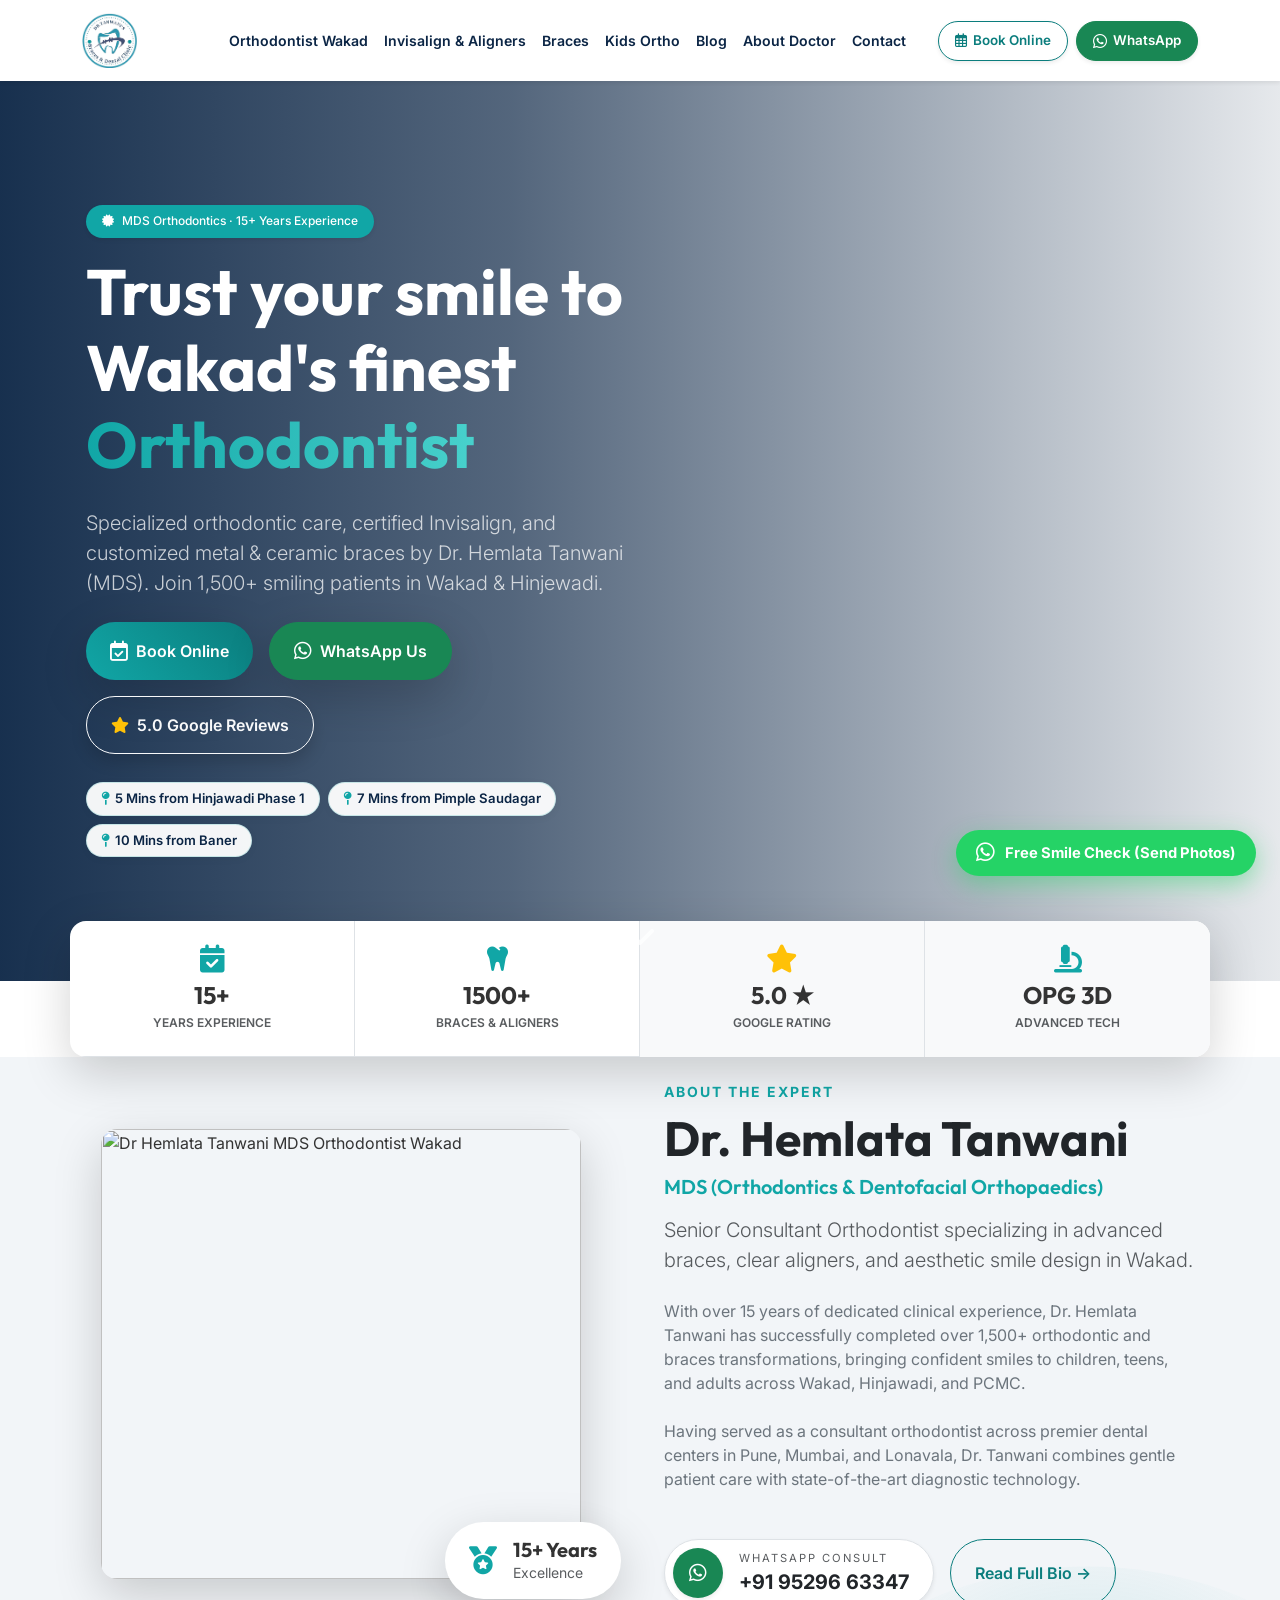
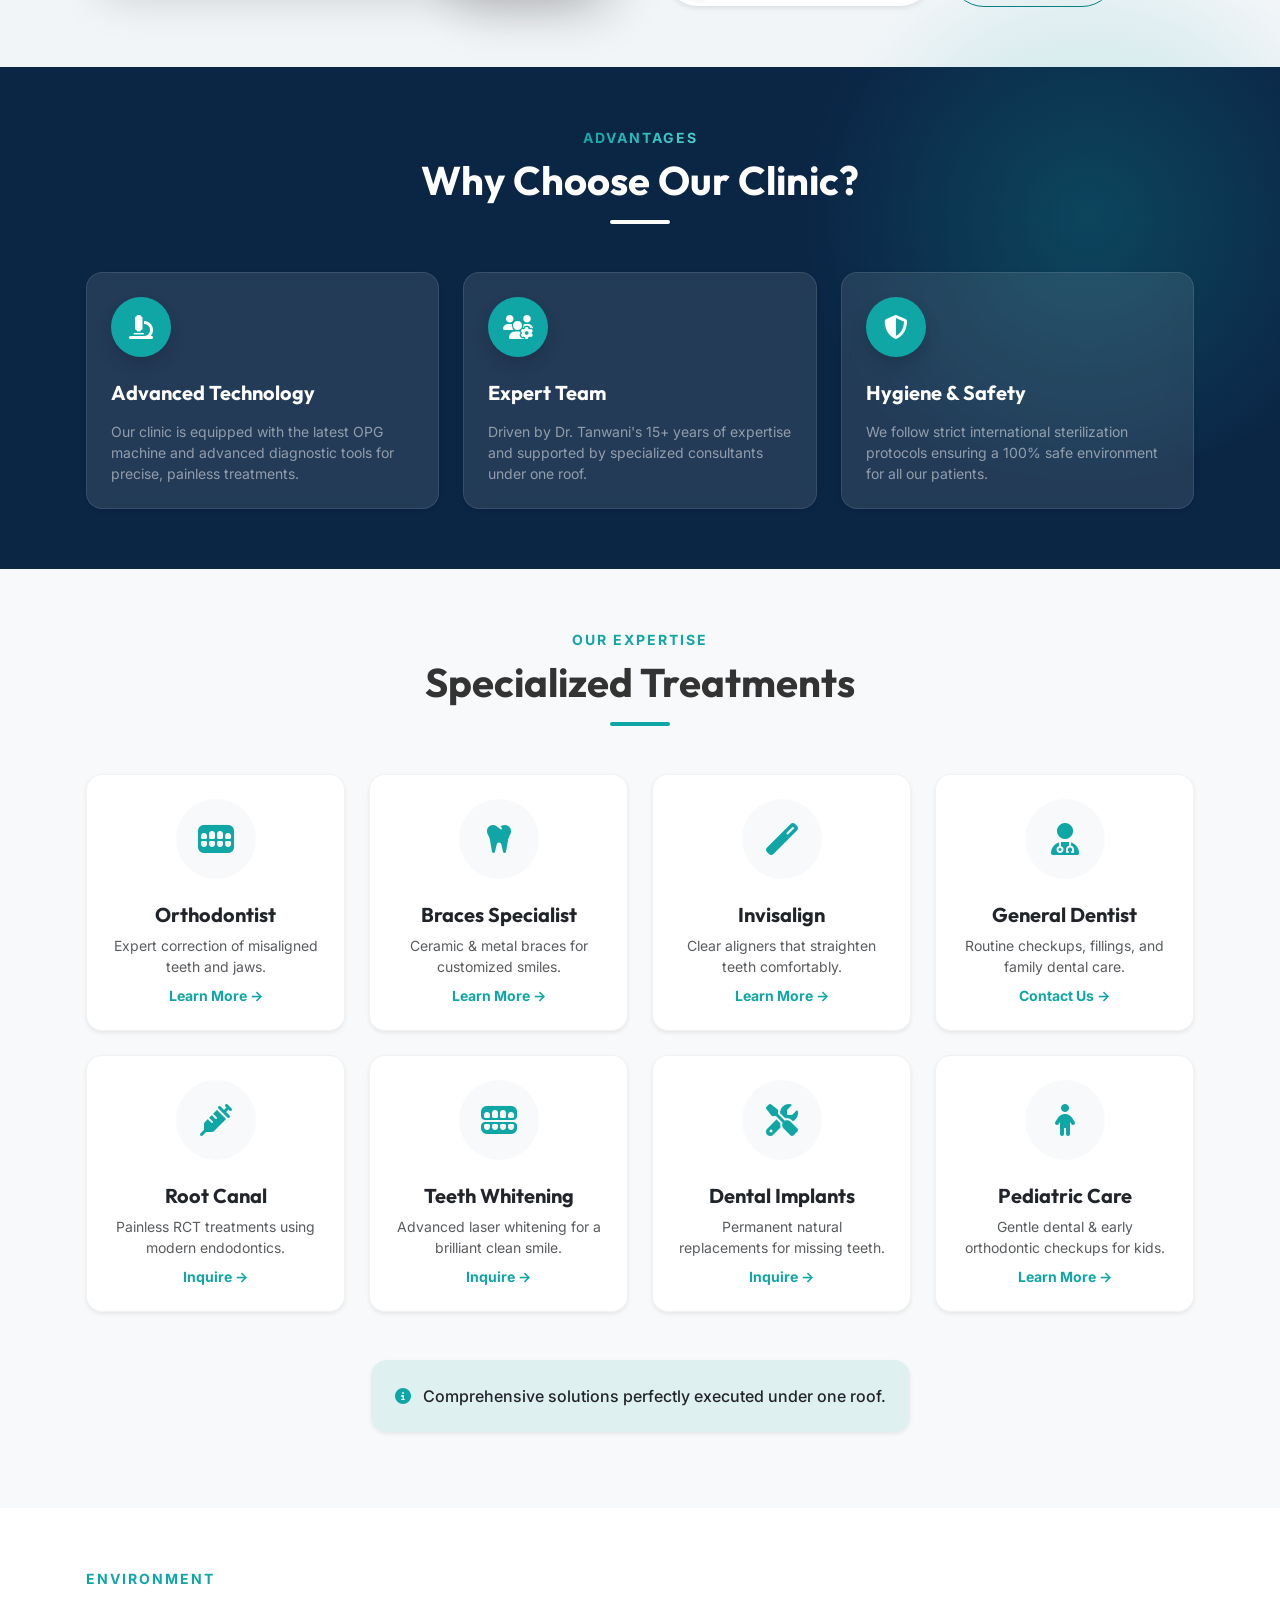
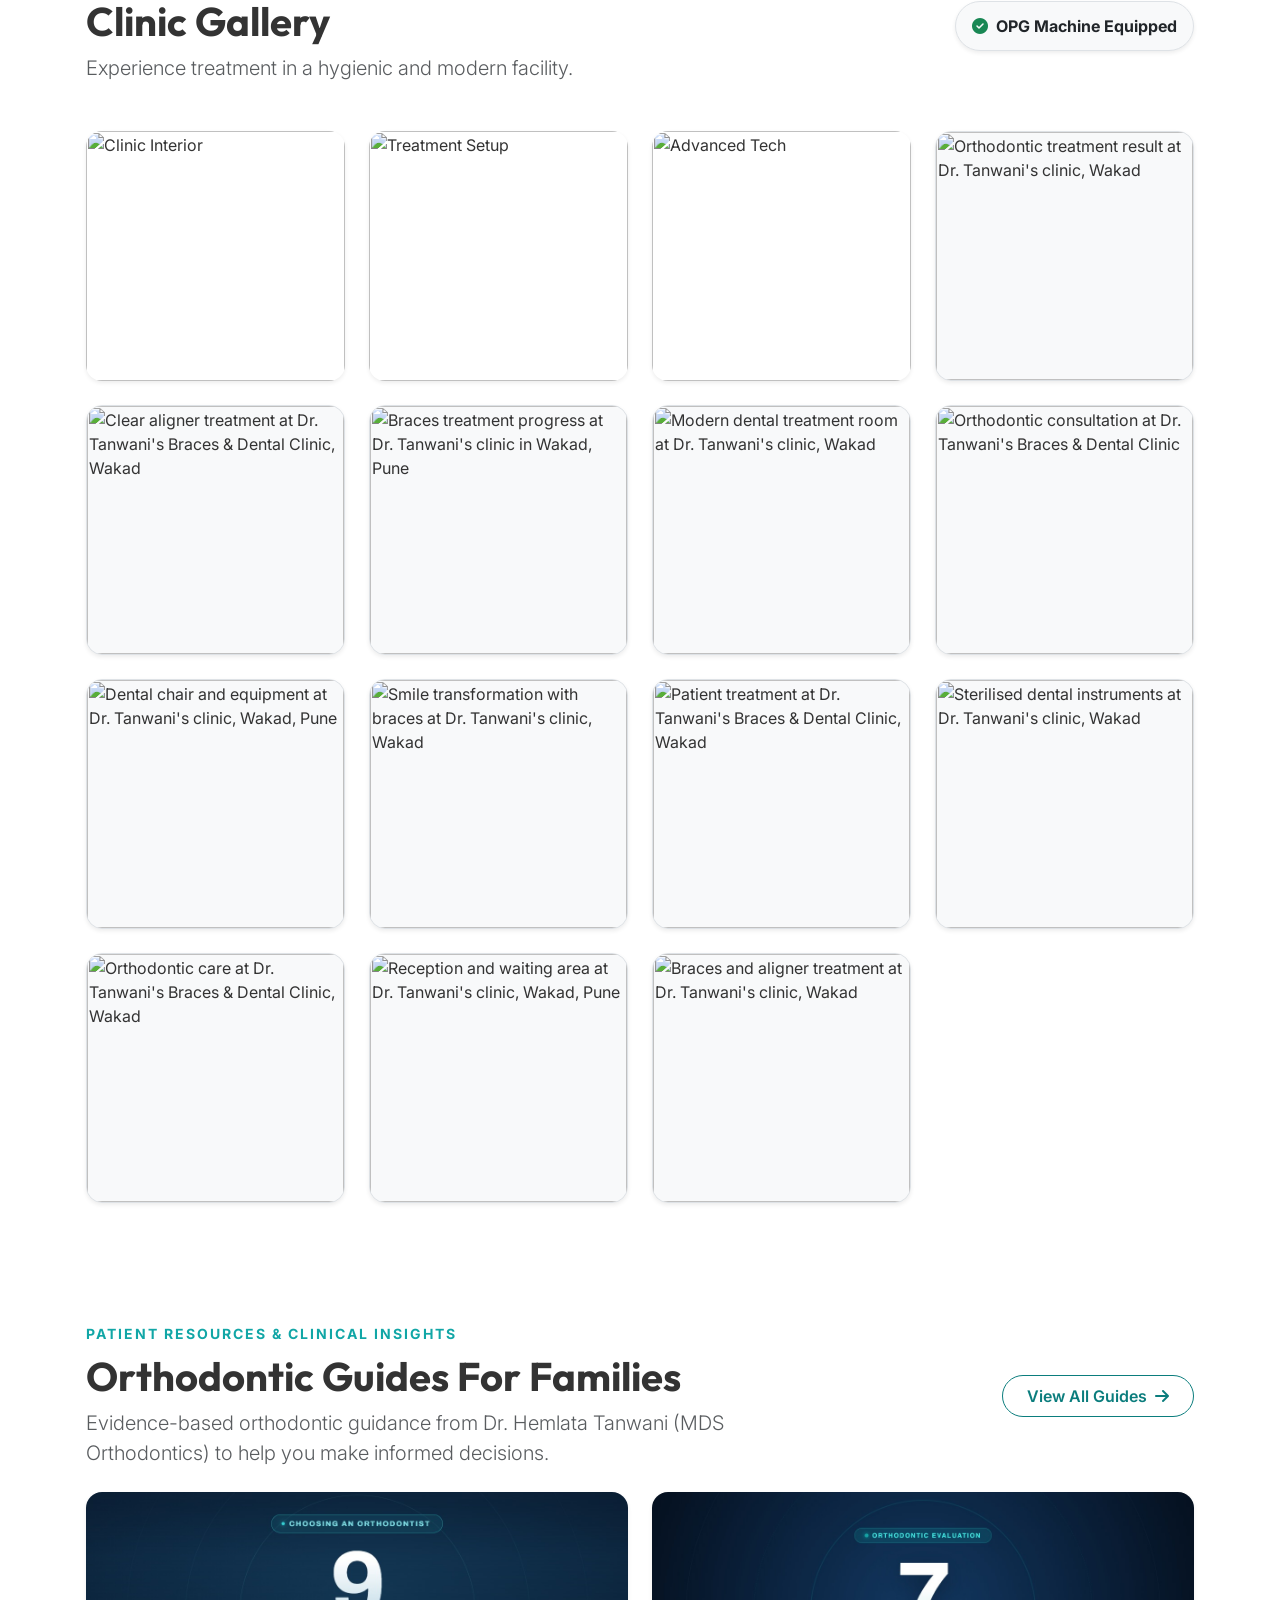
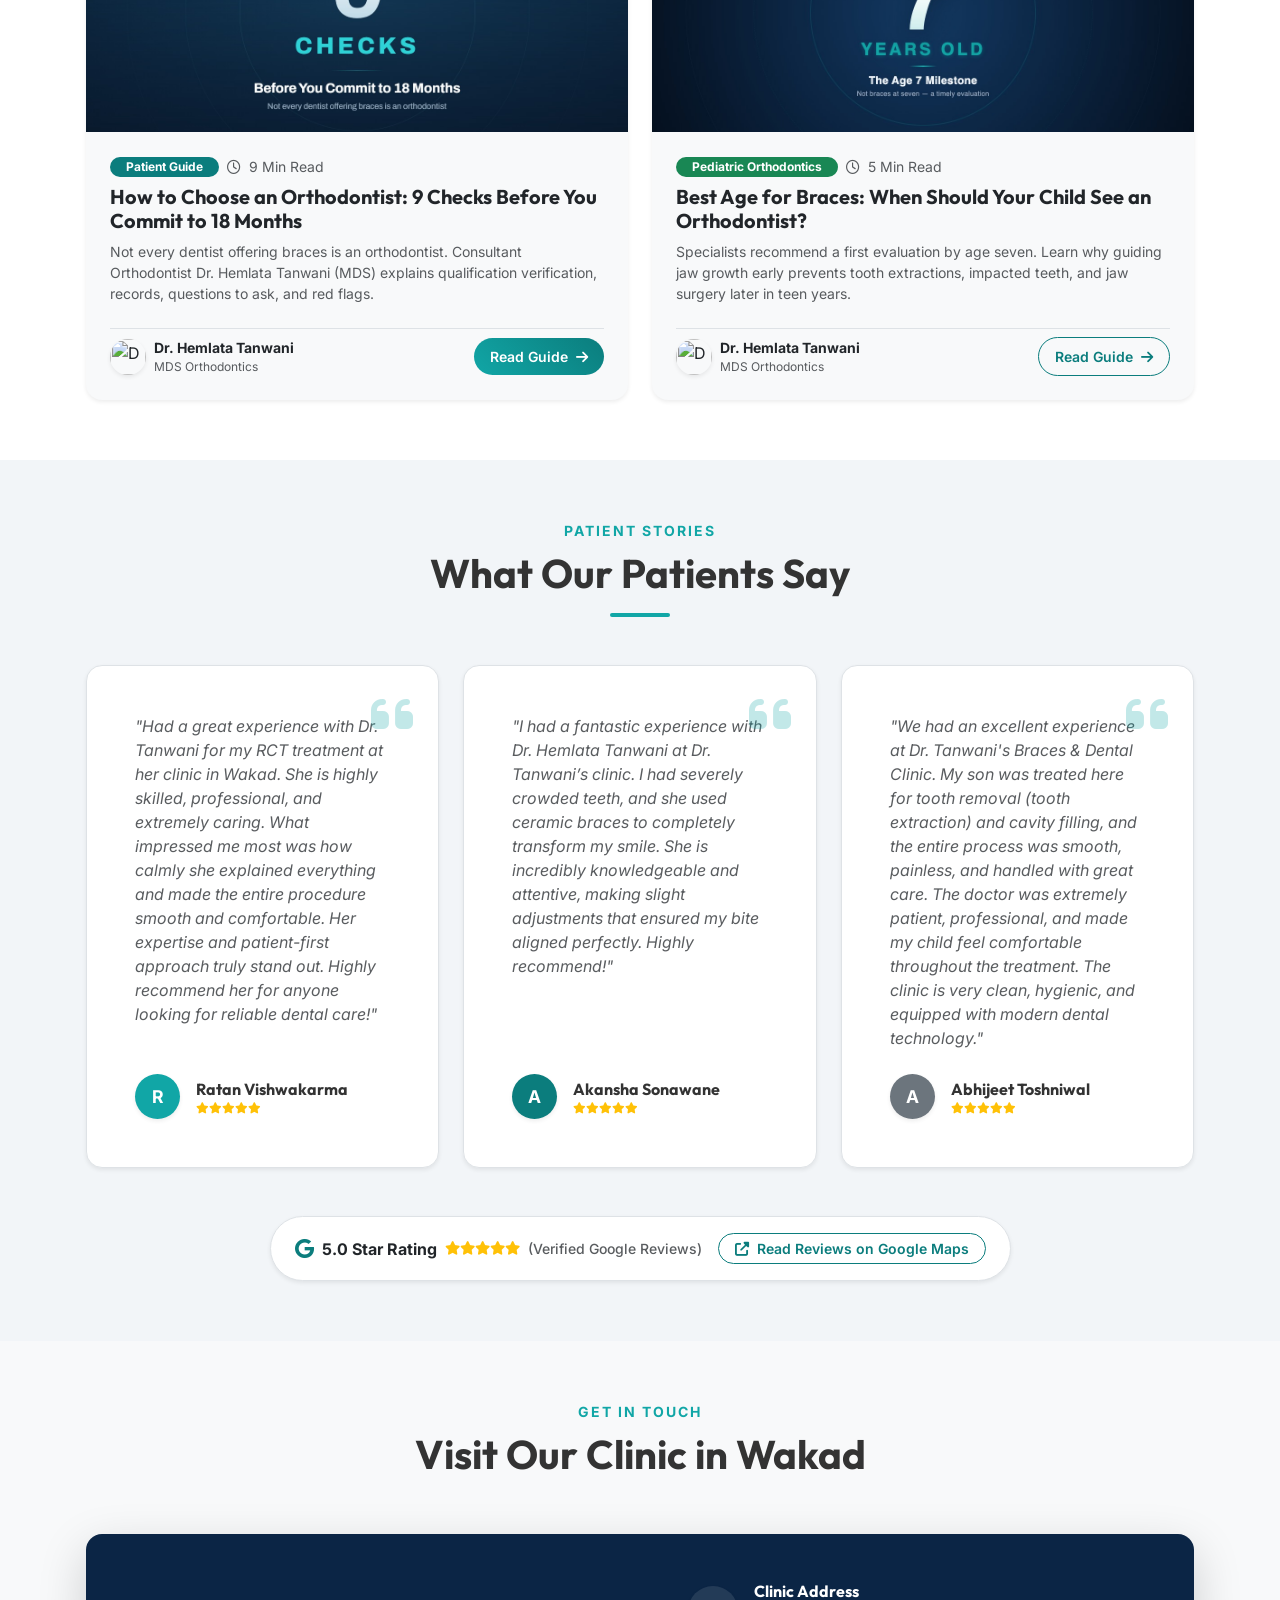
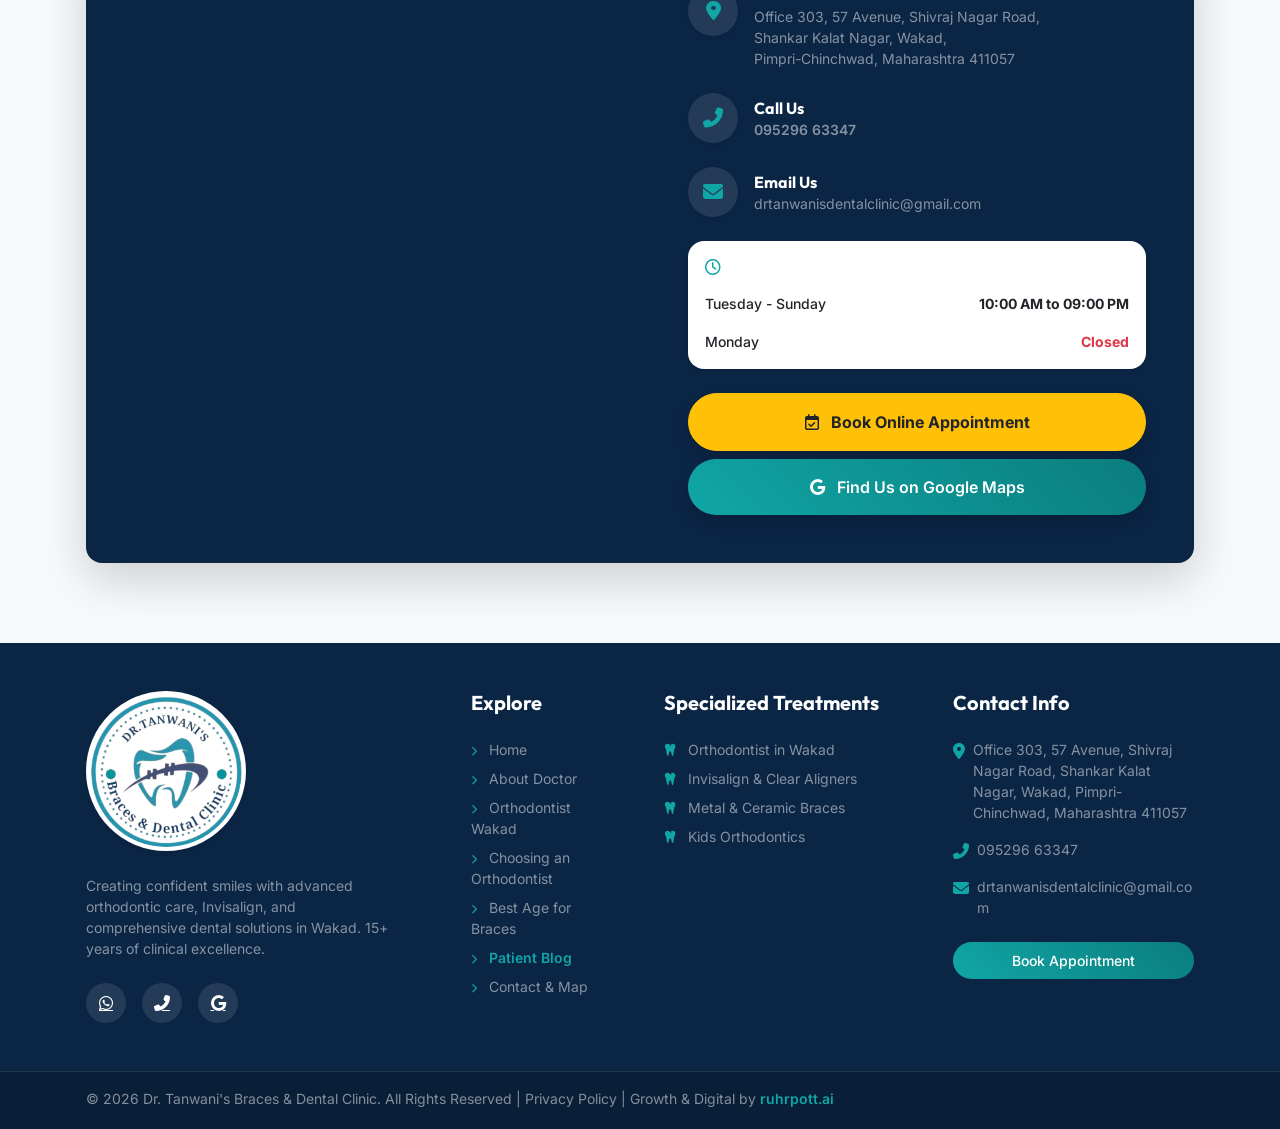
==== commit 77aeafe0: "Drop the redundant Home nav item and complete the breadcrumb trail The logo already links to the sit" ====
--- a/index.html
+++ b/index.html
@@ -123,7 +123,7 @@
     <!-- Navbar -->
     <nav class="navbar navbar-expand-lg sticky-top bg-white shadow-sm py-2" id="mainNavbar">
         <div class="container align-items-center">
-            <a class="navbar-brand d-flex align-items-center" href="index.html">
+            <a class="navbar-brand d-flex align-items-center" href="/">
                 <img src="images/logo.png" alt="Dr. Tanwani's Dental Clinic Logo" class="nav-logo"
                     style="height: 65px; width: auto; object-fit: contain;">
             </a>
@@ -136,12 +136,11 @@
 
             <div class="collapse navbar-collapse mt-3 mt-lg-0" id="navContent">
                 <ul class="navbar-nav ms-auto me-lg-4 mb-3 mb-lg-0 text-center text-lg-start">
-                    <li class="nav-item"><a class="nav-link active fw-bold text-primary" href="index.html">Home</a></li>
                     <li class="nav-item"><a class="nav-link fw-semibold" href="orthodontist-wakad.html">Orthodontist Wakad</a></li>
                     <li class="nav-item"><a class="nav-link fw-semibold" href="invisalign-wakad.html">Invisalign & Aligners</a></li>
                     <li class="nav-item"><a class="nav-link fw-semibold" href="braces-wakad.html">Braces</a></li>
                     <li class="nav-item"><a class="nav-link fw-semibold" href="kids-braces-wakad.html">Kids Ortho</a></li>
-                    <li class="nav-item"><a class="nav-link fw-semibold" href="blog/">Blog</a></li>
+                    <li class="nav-item"><a class="nav-link fw-semibold" href="/blog/">Blog</a></li>
                     <li class="nav-item"><a class="nav-link fw-semibold" href="about-dr-hemlata-tanwani.html">About Doctor</a></li>
                     <li class="nav-item"><a class="nav-link fw-semibold" href="contact.html">Contact</a></li>
                 </ul>
@@ -648,7 +647,7 @@
                     <p class="lead text-muted mt-2 mb-0">Evidence-based orthodontic guidance from Dr. Hemlata Tanwani (MDS Orthodontics) to help you make informed decisions.</p>
                 </div>
                 <div class="col-md-4 text-md-end mt-3 mt-md-0" data-aos="fade-left">
-                    <a href="blog/" class="btn btn-outline-primary rounded-pill px-4 py-2 fw-semibold">
+                    <a href="/blog/" class="btn btn-outline-primary rounded-pill px-4 py-2 fw-semibold">
                         View All Guides <i class="fas fa-arrow-right ms-1"></i>
                     </a>
                 </div>
@@ -944,12 +943,12 @@
                 <div class="col-lg-2 col-md-6 text-center text-md-start">
                     <h5 class="fw-bold mb-4 text-white">Explore</h5>
                     <ul class="list-unstyled footer-links m-0 small">
-                        <li class="mb-2"><a href="index.html" class="text-white-50 text-decoration-none hover-white d-inline-block"><i class="fas fa-chevron-right text-primary-accent me-2" style="font-size:0.6rem;"></i> Home</a></li>
+                        <li class="mb-2"><a href="/" class="text-white-50 text-decoration-none hover-white d-inline-block"><i class="fas fa-chevron-right text-primary-accent me-2" style="font-size:0.6rem;"></i> Home</a></li>
                         <li class="mb-2"><a href="about-dr-hemlata-tanwani.html" class="text-white-50 text-decoration-none hover-white d-inline-block"><i class="fas fa-chevron-right text-primary-accent me-2" style="font-size:0.6rem;"></i> About Doctor</a></li>
                         <li class="mb-2"><a href="orthodontist-wakad.html" class="text-white-50 text-decoration-none hover-white d-inline-block"><i class="fas fa-chevron-right text-primary-accent me-2" style="font-size:0.6rem;"></i> Orthodontist Wakad</a></li>
                         <li class="mb-2"><a href="blog/how-to-choose-orthodontist-wakad.html" class="text-white-50 text-decoration-none hover-white d-inline-block"><i class="fas fa-chevron-right text-primary-accent me-2" style="font-size:0.6rem;"></i> Choosing an Orthodontist</a></li>
                         <li class="mb-2"><a href="blog/best-age-for-braces-kids-wakad.html" class="text-white-50 text-decoration-none hover-white d-inline-block"><i class="fas fa-chevron-right text-primary-accent me-2" style="font-size:0.6rem;"></i> Best Age for Braces</a></li>
-                        <li class="mb-2"><a href="blog/" class="text-primary-accent text-decoration-none fw-semibold d-inline-block"><i class="fas fa-chevron-right text-primary-accent me-2" style="font-size:0.6rem;"></i> Patient Blog</a></li>
+                        <li class="mb-2"><a href="/blog/" class="text-primary-accent text-decoration-none fw-semibold d-inline-block"><i class="fas fa-chevron-right text-primary-accent me-2" style="font-size:0.6rem;"></i> Patient Blog</a></li>
                         <li class="mb-2"><a href="contact.html" class="text-white-50 text-decoration-none hover-white d-inline-block"><i class="fas fa-chevron-right text-primary-accent me-2" style="font-size:0.6rem;"></i> Contact & Map</a></li>
                     </ul>
                 </div>
@@ -1021,6 +1020,22 @@
         // so if the CDN is blocked or slow we reveal them instead of leaving
         // the page blank -- and an unguarded AOS.init() would throw here and
         // stop every script below it from running.
+        // Any [data-aos] element still fully transparent once the page has
+        // settled is stuck, so reveal it rather than leave a blank page.
+        function revealStuckAos() {
+            var els = document.querySelectorAll('[data-aos]');
+            for (var i = 0; i < els.length; i++) {
+                if (window.getComputedStyle(els[i]).opacity === '0') {
+                    els[i].classList.add('aos-animate');
+                }
+            }
+        }
+
+        function whenLoaded(fn) {
+            if (document.readyState === 'complete') { fn(); }
+            else { window.addEventListener('load', fn); }
+        }
+
         if (typeof AOS !== 'undefined') {
             AOS.init({
                 once: true,
@@ -1028,9 +1043,38 @@
                 duration: 800,
                 disable: 'mobile' // Disable advanced AOS on mobile to prevent layout shifting
             });
+
+            // Lazy-loaded images occupy no height until they decode, so AOS
+            // measures offsets against a much shorter document and elements
+            // below them never trigger. Recalculate whenever that changes.
+            var refresh = function () { if (AOS && AOS.refresh) { AOS.refresh(); } };
+            var pending;
+            var scheduleRefresh = function () {
+                window.clearTimeout(pending);
+                pending = window.setTimeout(function () {
+                    refresh();
+                    revealStuckAos();
+                }, 200);
+            };
+
+            var lazyImgs = document.querySelectorAll('img[loading="lazy"]');
+            for (var i = 0; i < lazyImgs.length; i++) {
+                if (!lazyImgs[i].complete) {
+                    lazyImgs[i].addEventListener('load', scheduleRefresh);
+                    lazyImgs[i].addEventListener('error', scheduleRefresh);
+                }
+            }
+
+            whenLoaded(function () {
+                refresh();
+                window.setTimeout(revealStuckAos, 600);
+            });
         } else {
             document.documentElement.classList.add('aos-unavailable');
         }
+
+        // Final guarantee, independent of why AOS may have failed.
+        whenLoaded(function () { window.setTimeout(revealStuckAos, 2500); });
 
         // Navbar Scroll Effect
         const navbar = document.getElementById('mainNavbar');
@@ -1077,14 +1121,17 @@
     <!-- Conversion Event Tracking -->
     <script src="js/analytics.js"></script>
     <script>
-        // Last-resort failsafe: if nothing has revealed the animated
-        // elements shortly after load, show them unconditionally.
+        // Last-resort failsafe, outside the main script block: if anything
+        // animated is still invisible, drop the AOS opacity rule entirely.
         window.setTimeout(function () {
-            var el = document.querySelector('[data-aos]');
-            if (el && window.getComputedStyle(el).opacity === '0') {
-                document.documentElement.classList.add('aos-unavailable');
+            var els = document.querySelectorAll('[data-aos]');
+            for (var i = 0; i < els.length; i++) {
+                if (window.getComputedStyle(els[i]).opacity === '0') {
+                    document.documentElement.classList.add('aos-unavailable');
+                    return;
+                }
             }
-        }, 1500);
+        }, 3000);
     </script>
 </body>
 
--- a/css/style.css
+++ b/css/style.css
@@ -406,18 +406,20 @@
 }
 
 /* Responsive Overrides */
+/* Narrow-desktop squeeze. Eased after the redundant Home item was
+   removed from the navbar: the row fits without shrinking the logo. */
 @media (min-width: 992px) and (max-width: 1260px) {
     .nav-link {
-        font-size: 0.82rem !important;
-        padding: 6px 6px !important;
+        font-size: 0.85rem !important;
+        padding: 6px 8px !important;
     }
     .navbar-cta-group .btn {
-        font-size: 0.76rem !important;
-        padding: 6px 10px !important;
-        height: 34px !important;
+        font-size: 0.8rem !important;
+        padding: 7px 12px !important;
+        height: 36px !important;
     }
     .nav-logo {
-        height: 46px !important;
+        height: 50px !important;
     }
 }
 
@@ -621,3 +623,29 @@
     transform: none !important;
     transition: none !important;
 }
+
+/* ============================================================
+   Shared page hero
+   ------------------------------------------------------------
+   Inner pages previously each declared their own inline gradient
+   (blue, slate, green, teal), so consecutive pages read as
+   different sites. One brand gradient is used everywhere instead.
+   ============================================================ */
+.page-hero {
+    background: linear-gradient(135deg, var(--primary-color) 0%, #1e3a5f 100%);
+    color: #ffffff;
+}
+
+/* Credential / value badges sitting on the hero. */
+.page-hero .hero-badge,
+.page-hero .badge {
+    font-weight: 700;
+}
+
+/* Compact hero for pages that are informational rather than
+   promotional (about, contact, policy) — same brand surface,
+   less vertical weight. */
+.page-hero--compact {
+    padding-top: 2.5rem;
+    padding-bottom: 2.5rem;
+}
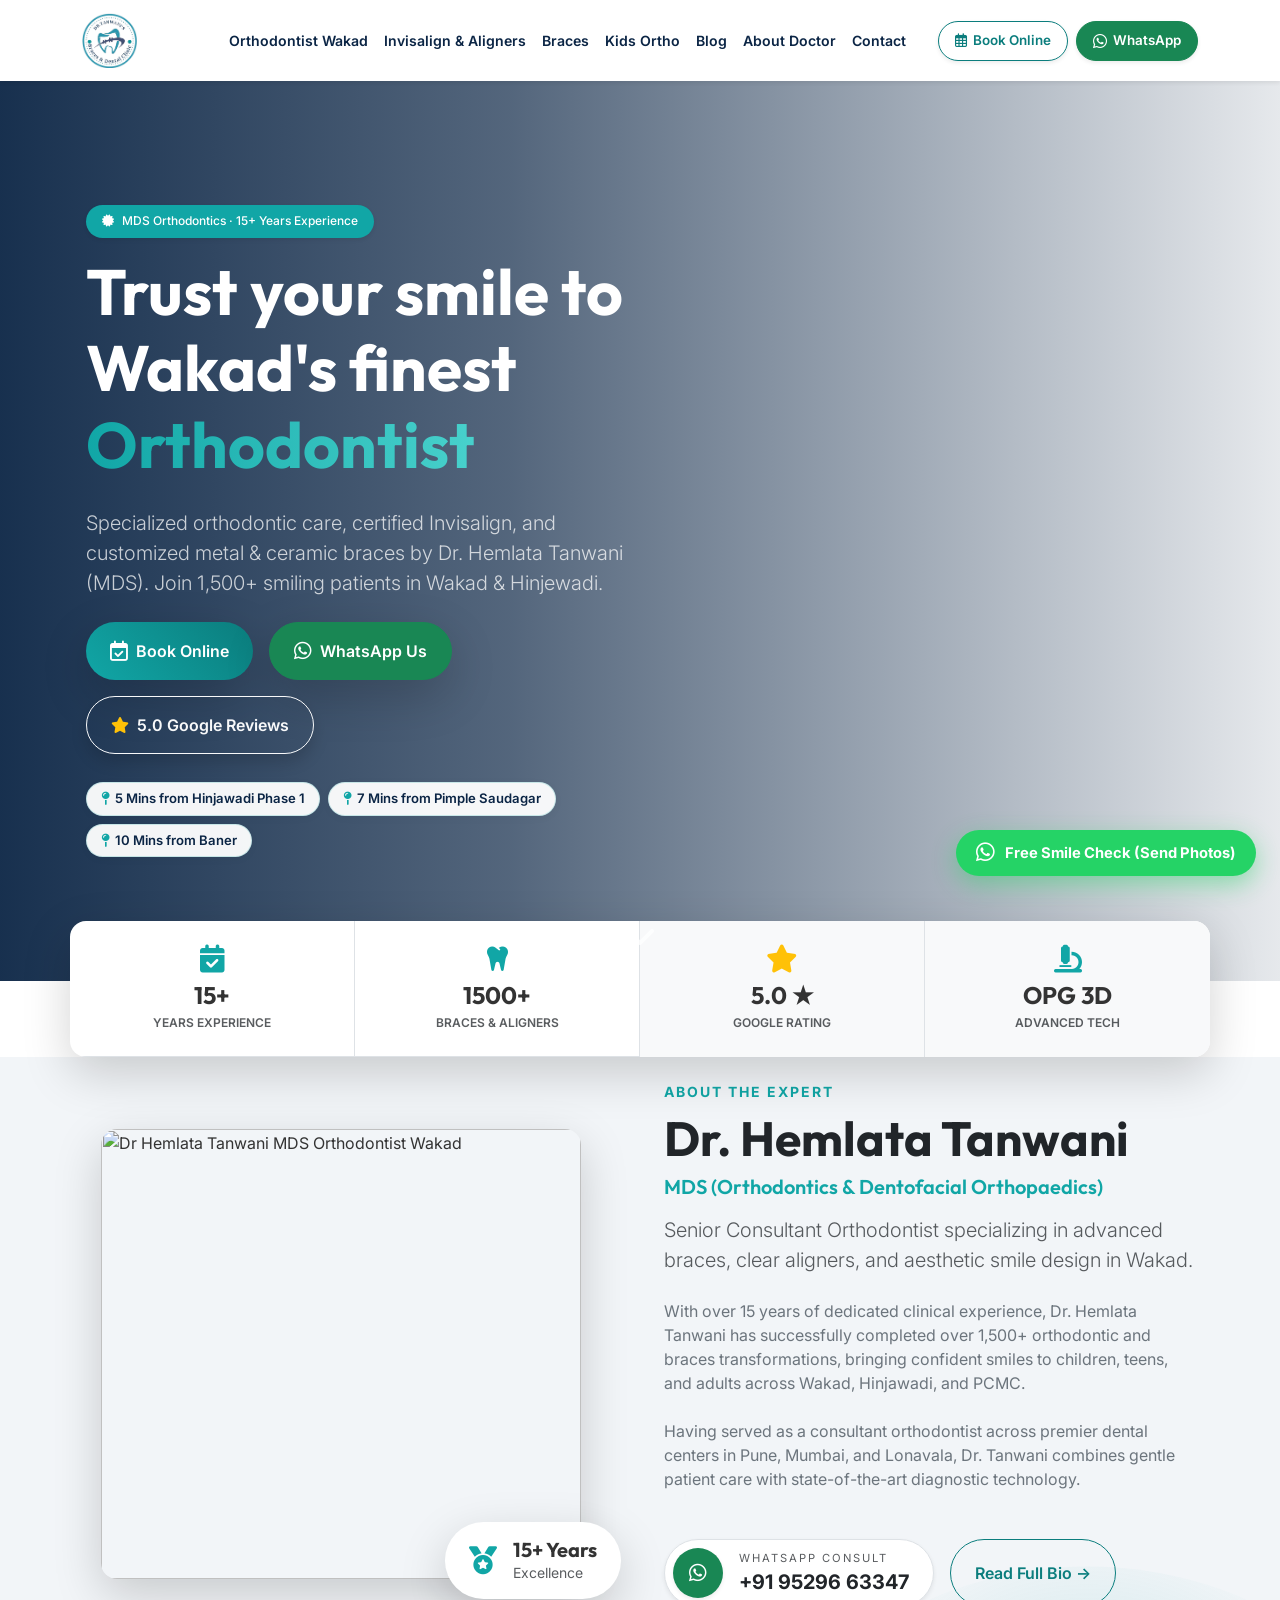
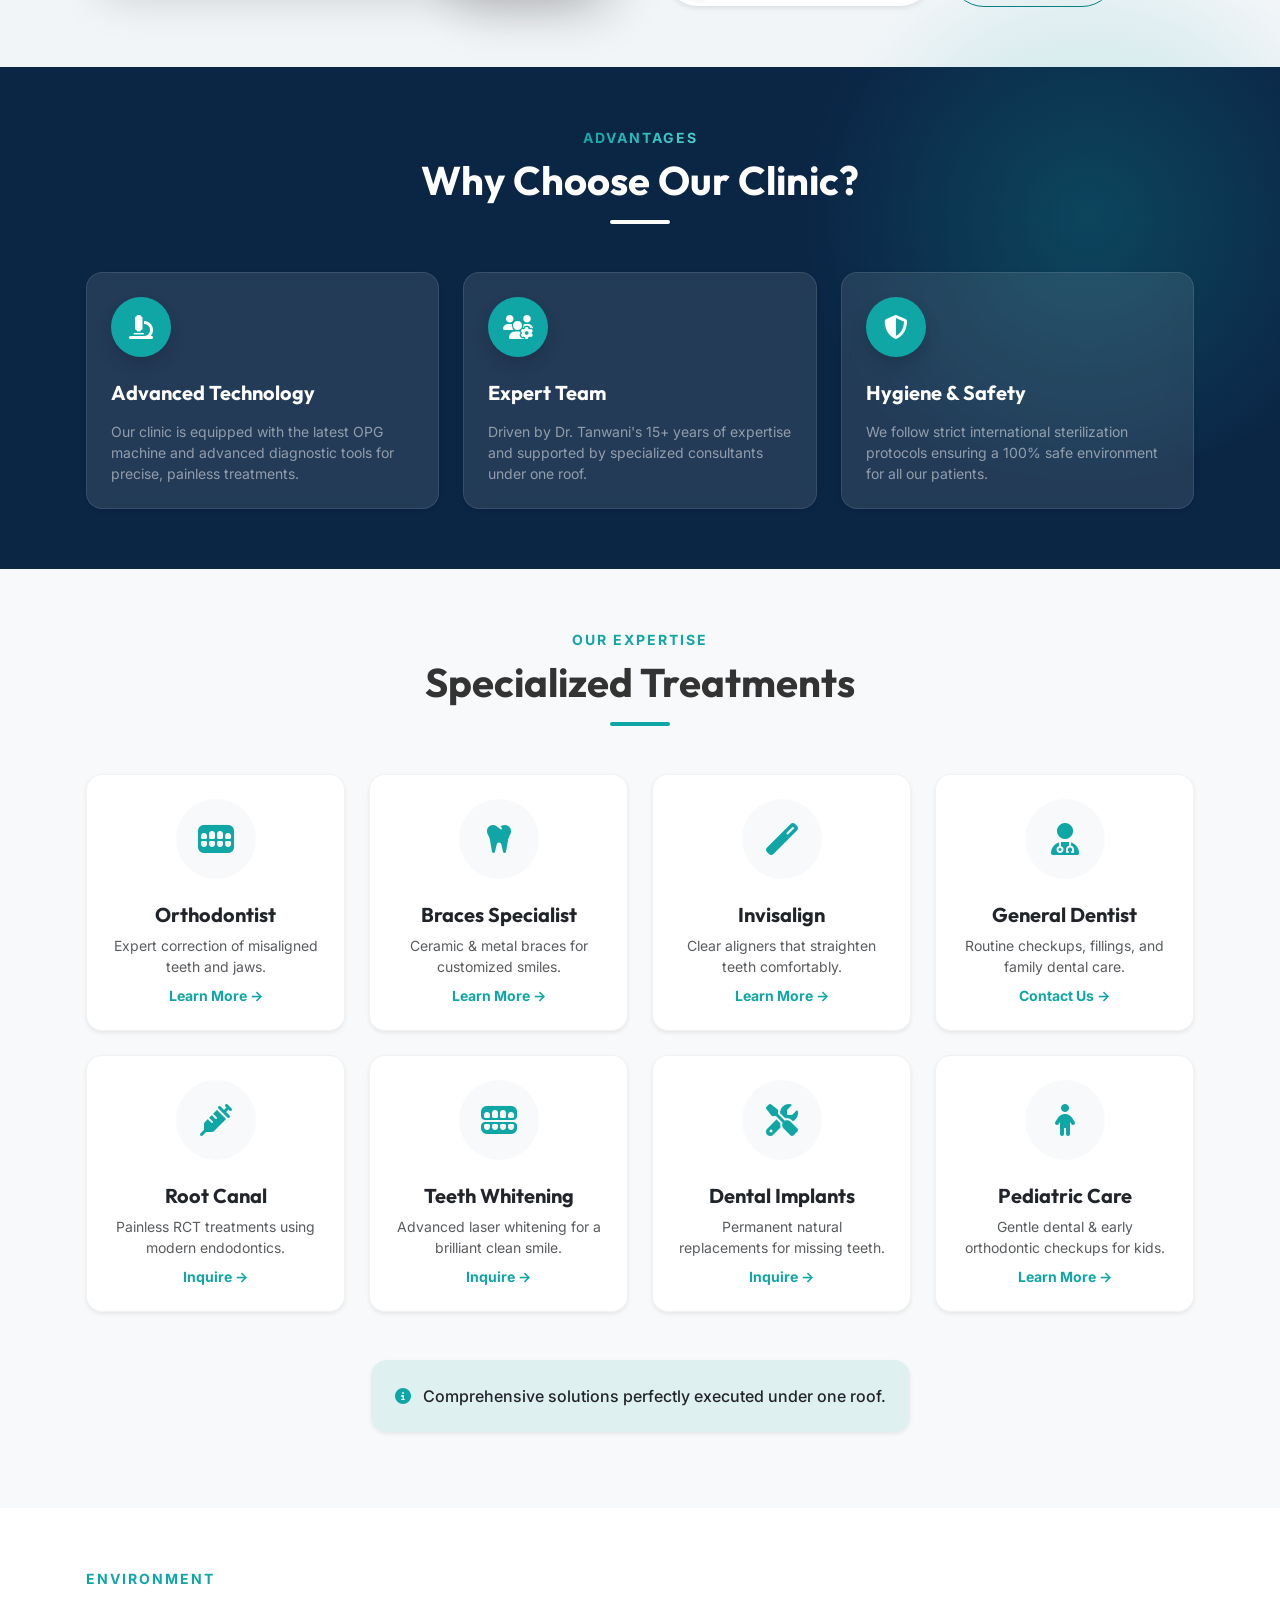
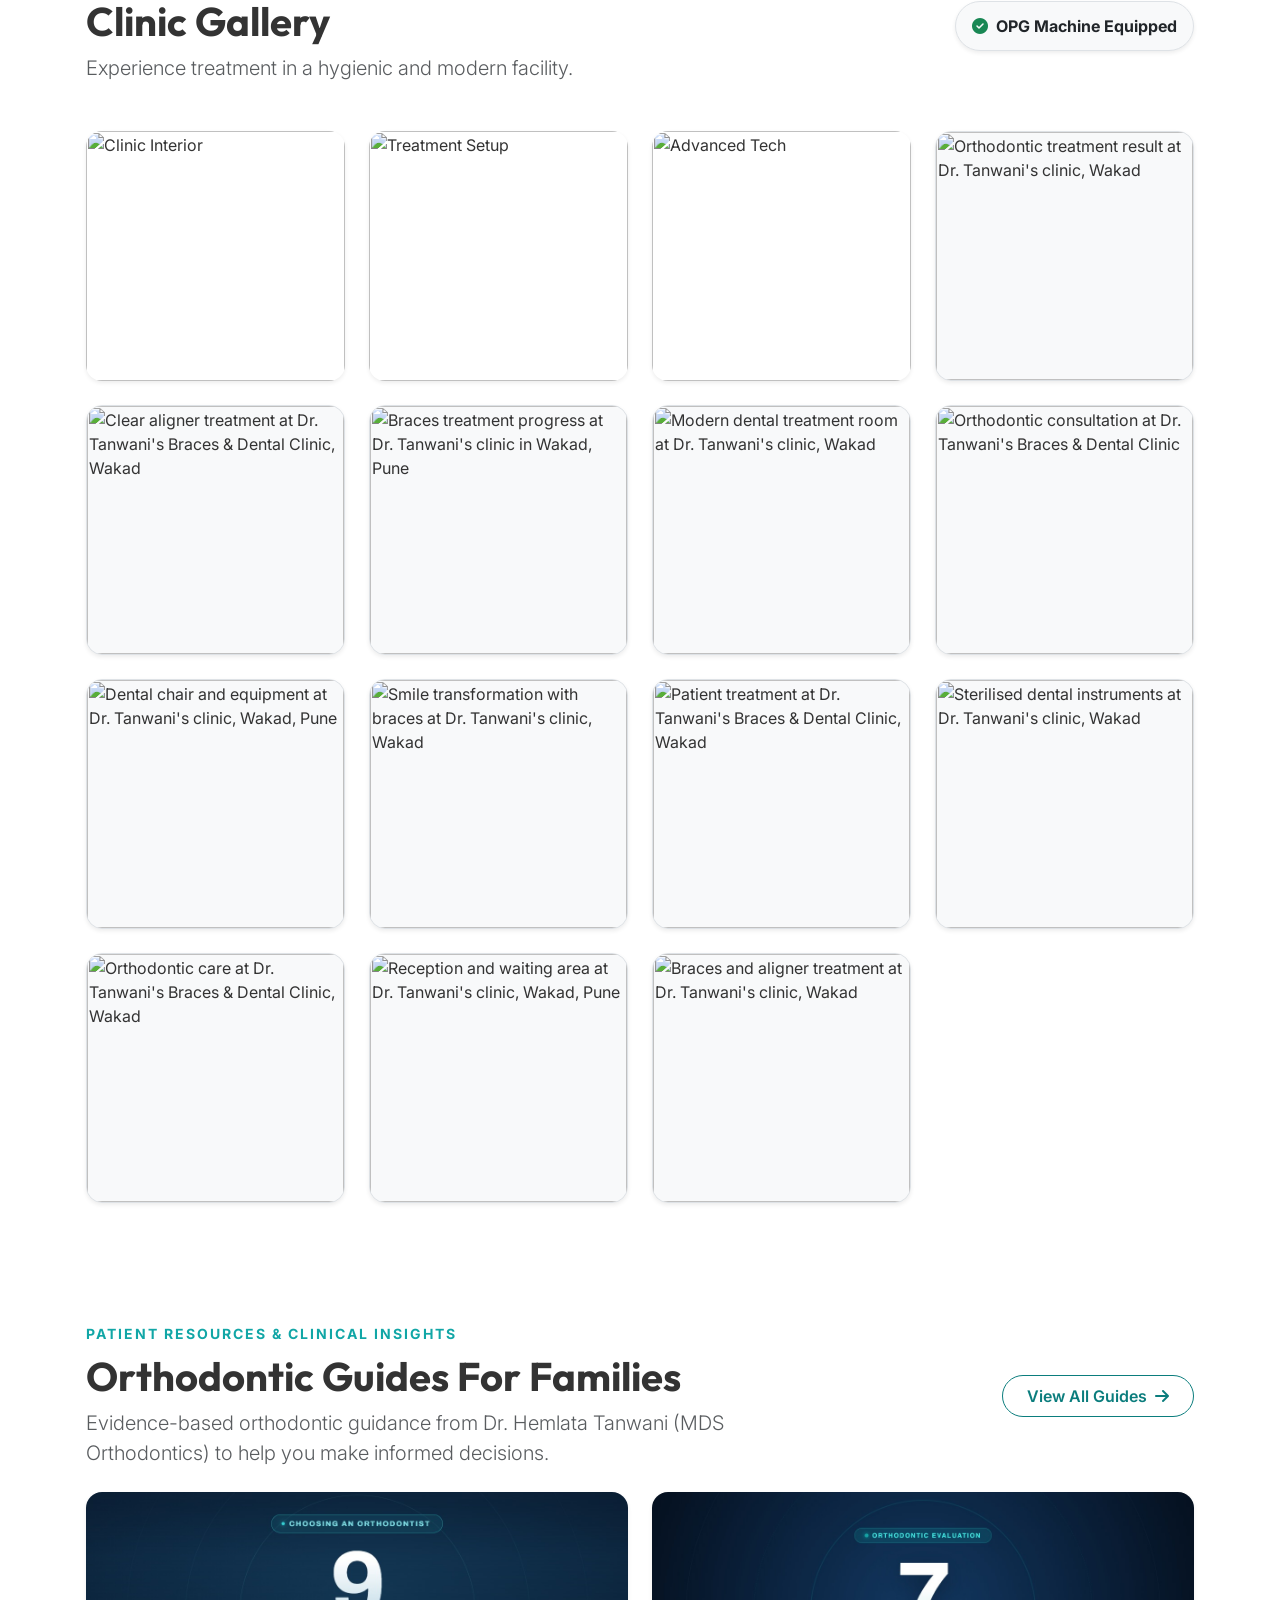
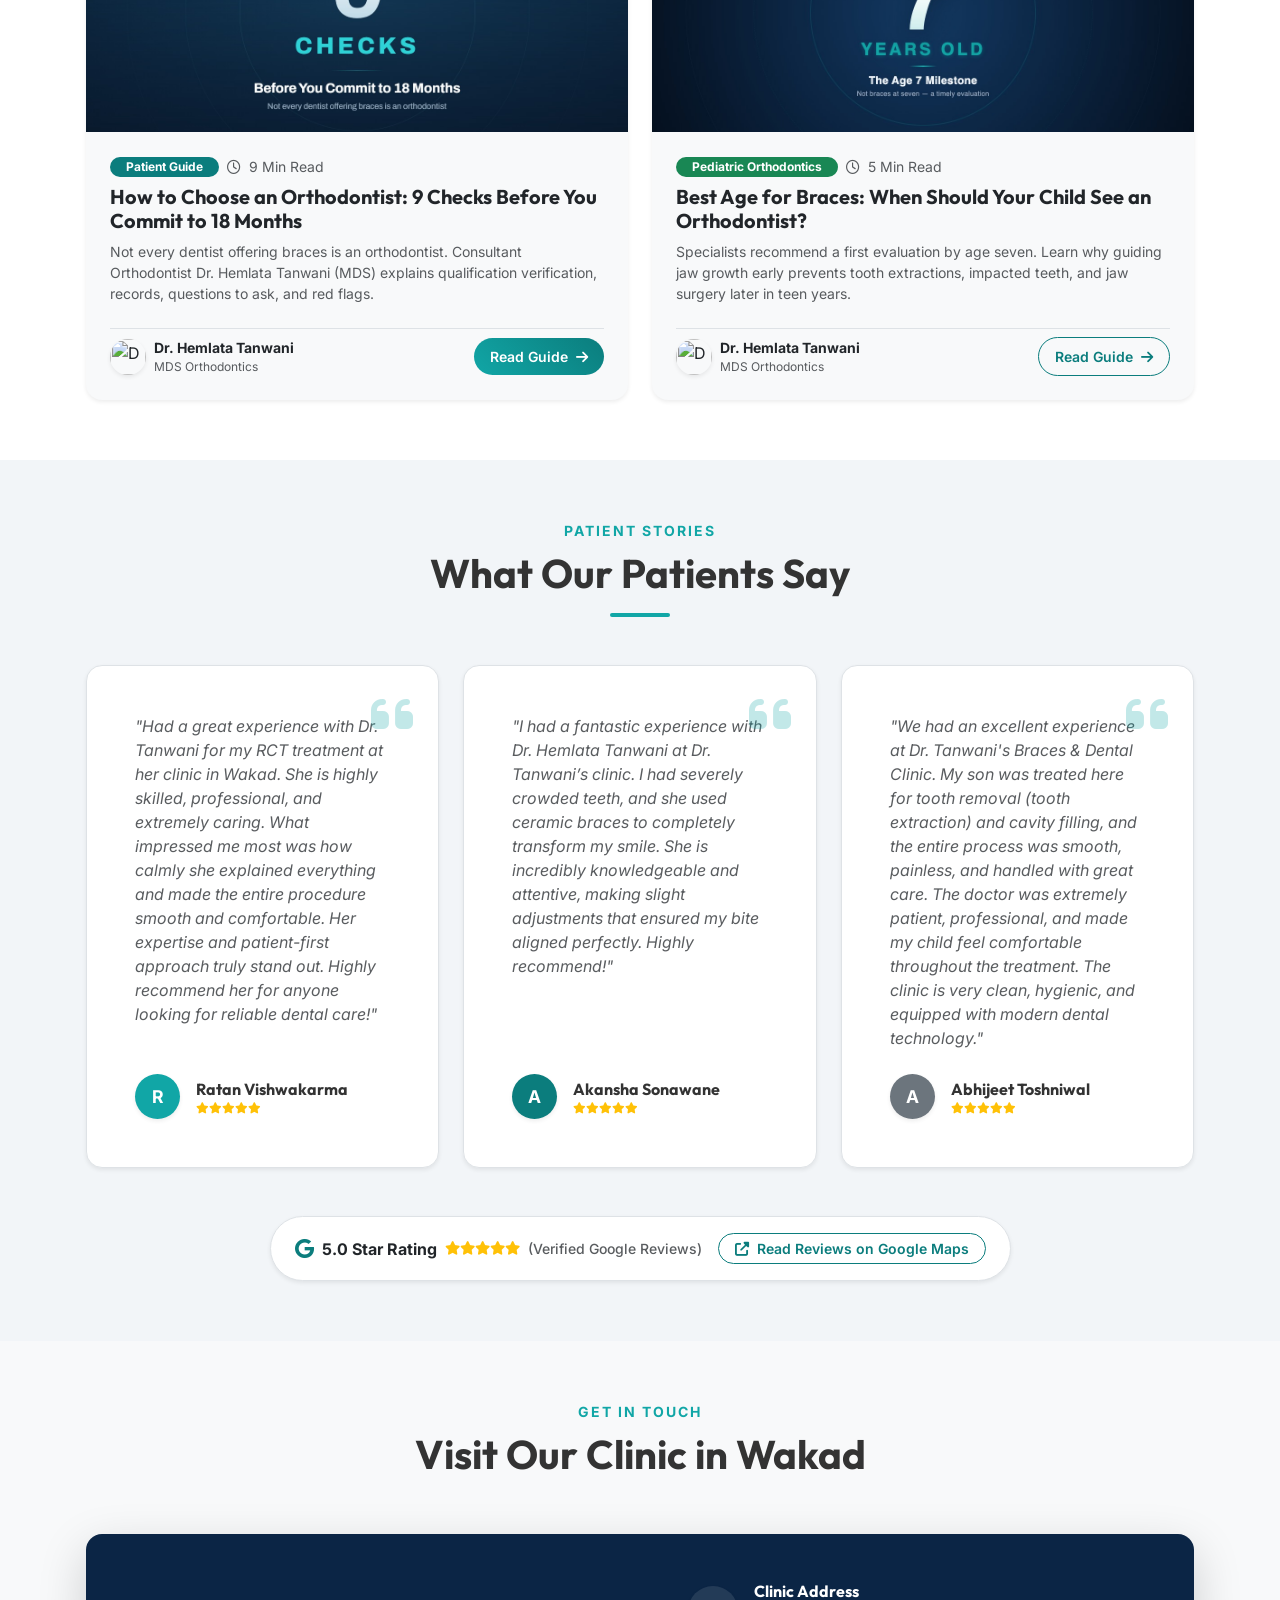
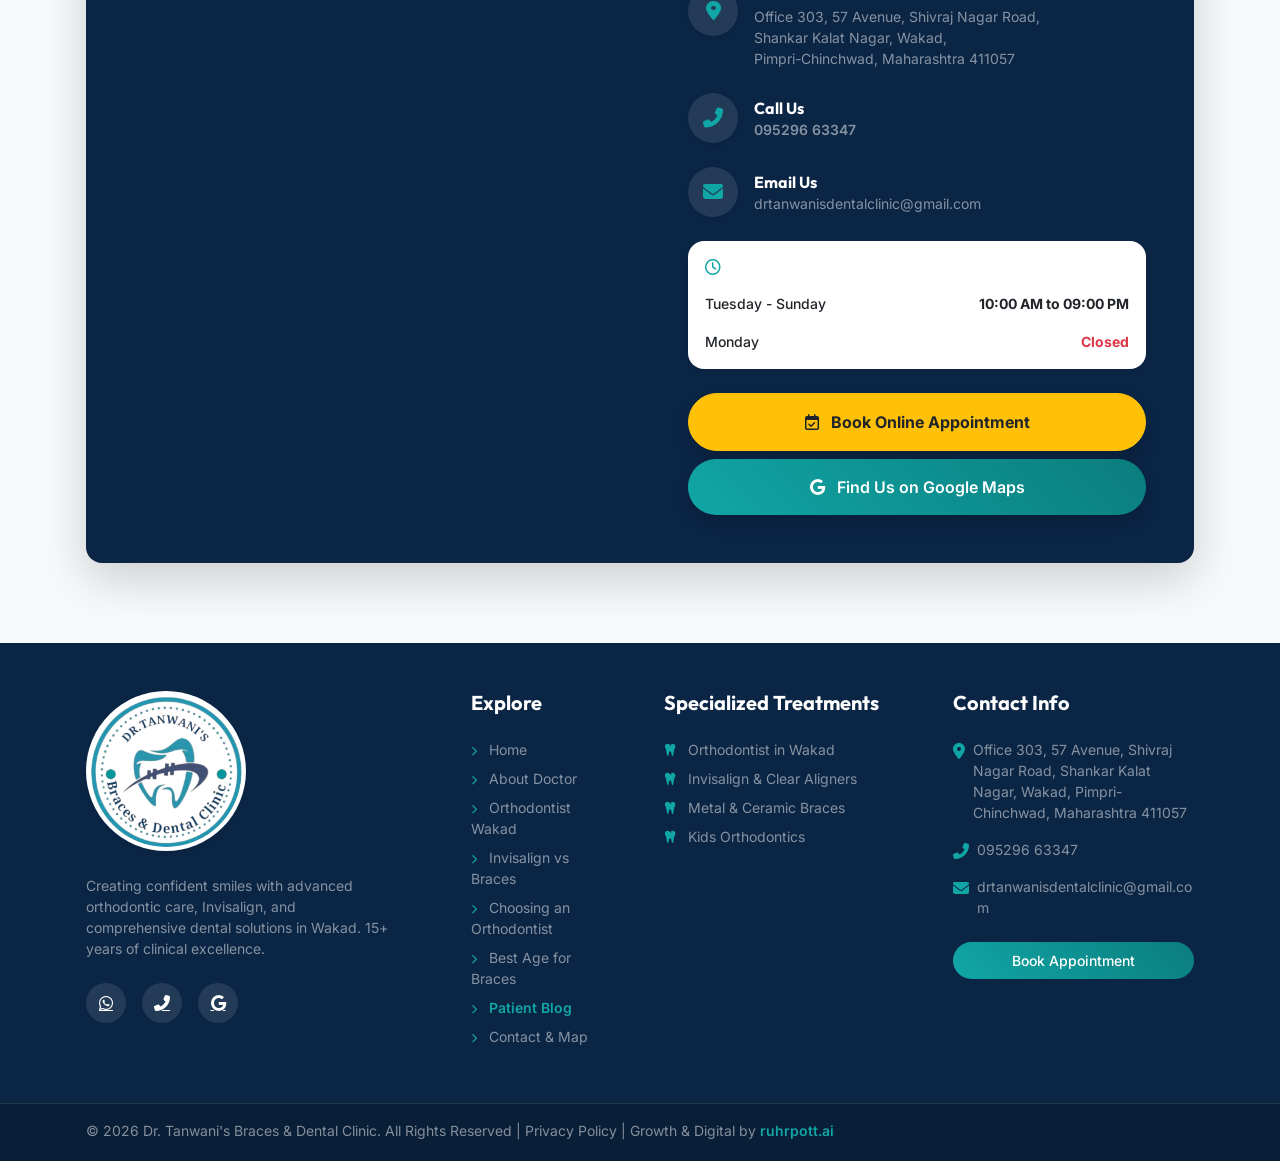
==== commit 1b5660f3: "Add Invisalign vs braces comparison guide Adds blog/invisalign-vs-braces-wakad.html, built from the " ====
--- a/index.html
+++ b/index.html
@@ -946,6 +946,7 @@
                         <li class="mb-2"><a href="/" class="text-white-50 text-decoration-none hover-white d-inline-block"><i class="fas fa-chevron-right text-primary-accent me-2" style="font-size:0.6rem;"></i> Home</a></li>
                         <li class="mb-2"><a href="about-dr-hemlata-tanwani.html" class="text-white-50 text-decoration-none hover-white d-inline-block"><i class="fas fa-chevron-right text-primary-accent me-2" style="font-size:0.6rem;"></i> About Doctor</a></li>
                         <li class="mb-2"><a href="orthodontist-wakad.html" class="text-white-50 text-decoration-none hover-white d-inline-block"><i class="fas fa-chevron-right text-primary-accent me-2" style="font-size:0.6rem;"></i> Orthodontist Wakad</a></li>
+                        <li class="mb-2"><a href="blog/invisalign-vs-braces-wakad.html" class="text-white-50 text-decoration-none hover-white d-inline-block"><i class="fas fa-chevron-right text-primary-accent me-2" style="font-size:0.6rem;"></i> Invisalign vs Braces</a></li>
                         <li class="mb-2"><a href="blog/how-to-choose-orthodontist-wakad.html" class="text-white-50 text-decoration-none hover-white d-inline-block"><i class="fas fa-chevron-right text-primary-accent me-2" style="font-size:0.6rem;"></i> Choosing an Orthodontist</a></li>
                         <li class="mb-2"><a href="blog/best-age-for-braces-kids-wakad.html" class="text-white-50 text-decoration-none hover-white d-inline-block"><i class="fas fa-chevron-right text-primary-accent me-2" style="font-size:0.6rem;"></i> Best Age for Braces</a></li>
                         <li class="mb-2"><a href="/blog/" class="text-primary-accent text-decoration-none fw-semibold d-inline-block"><i class="fas fa-chevron-right text-primary-accent me-2" style="font-size:0.6rem;"></i> Patient Blog</a></li>
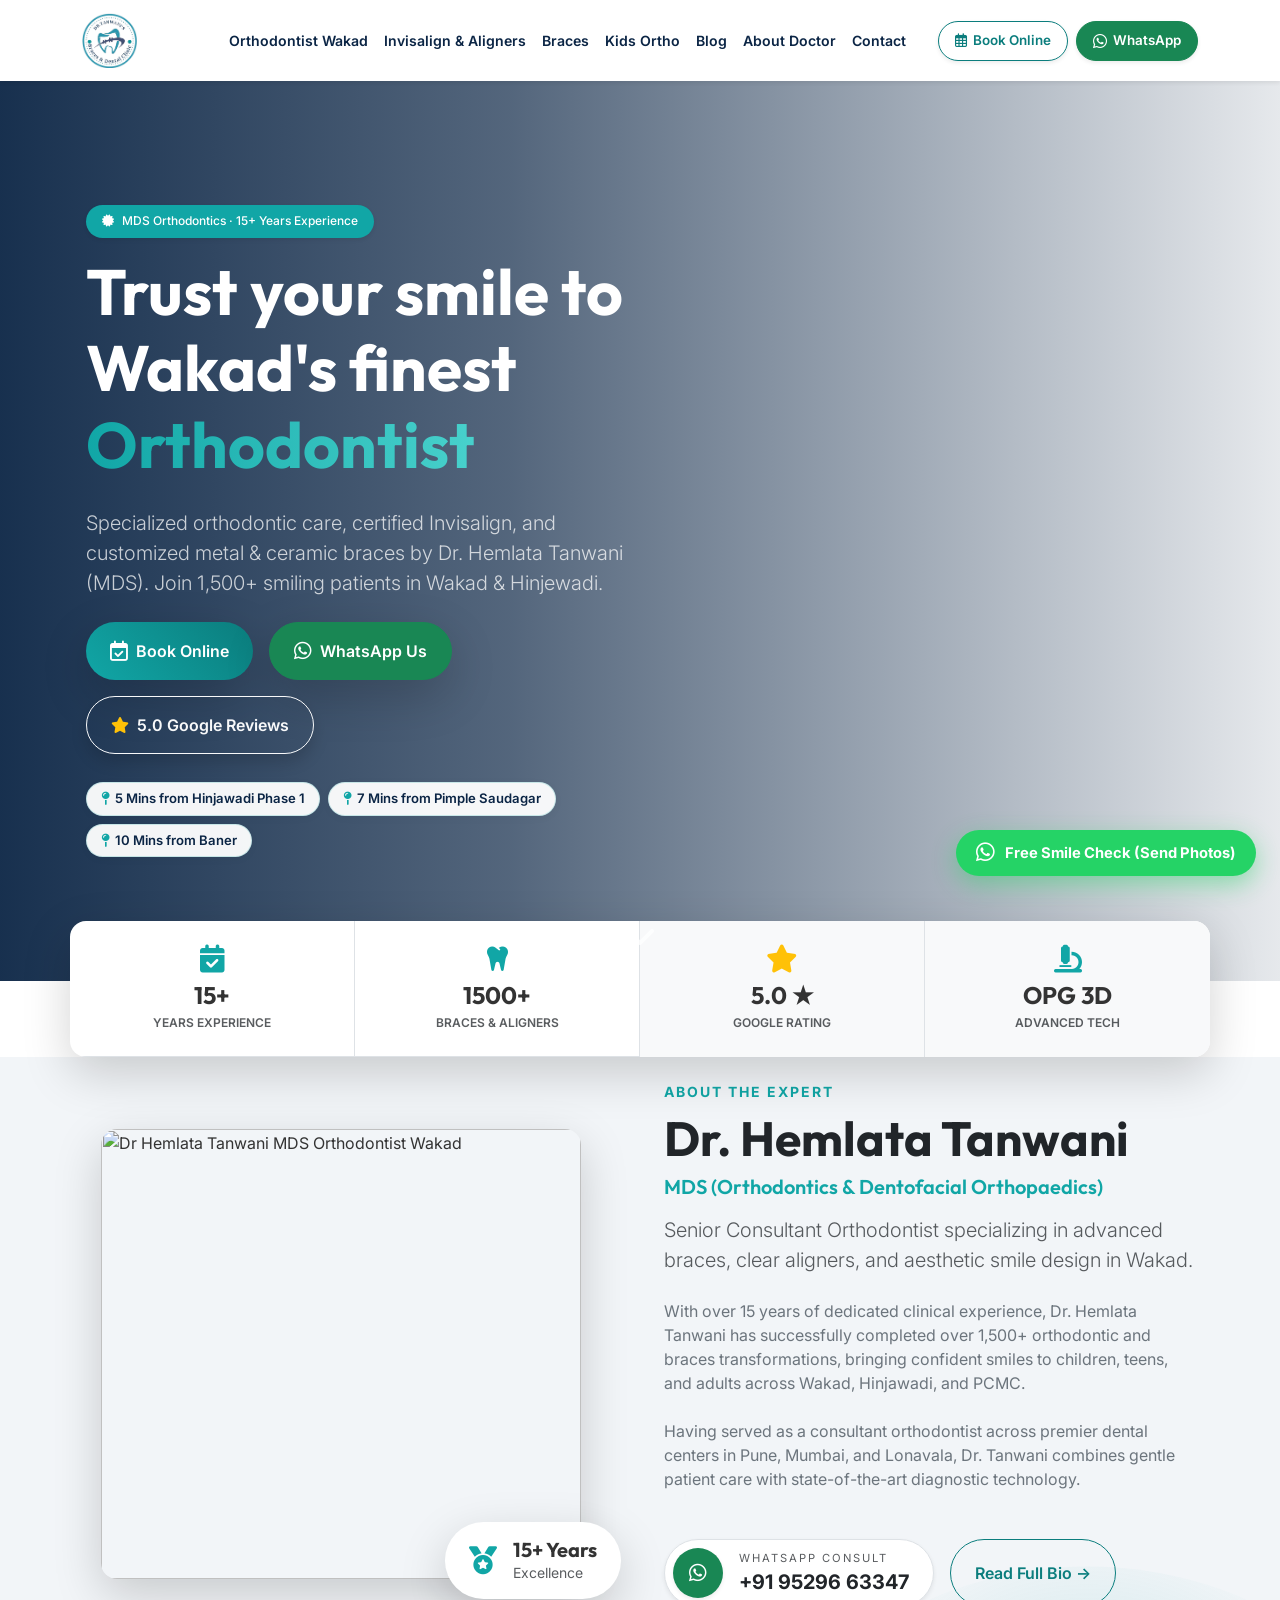
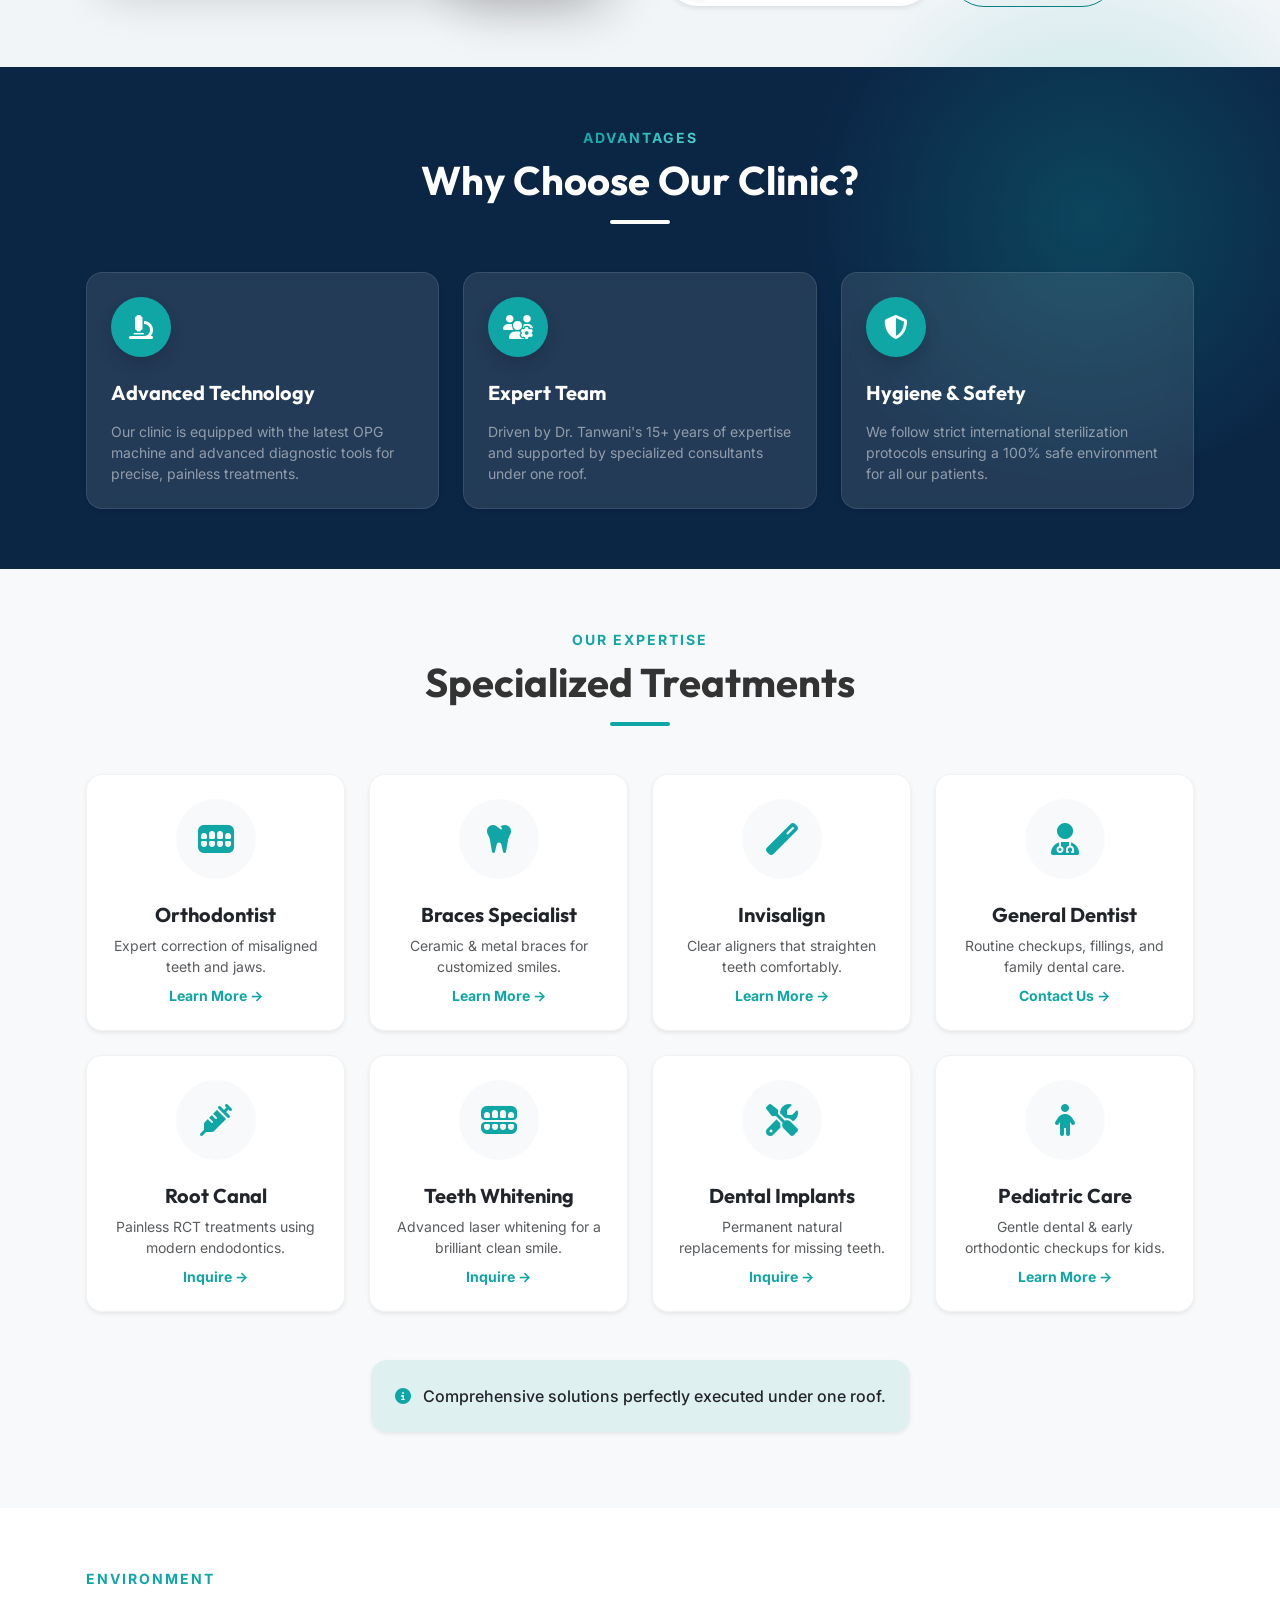
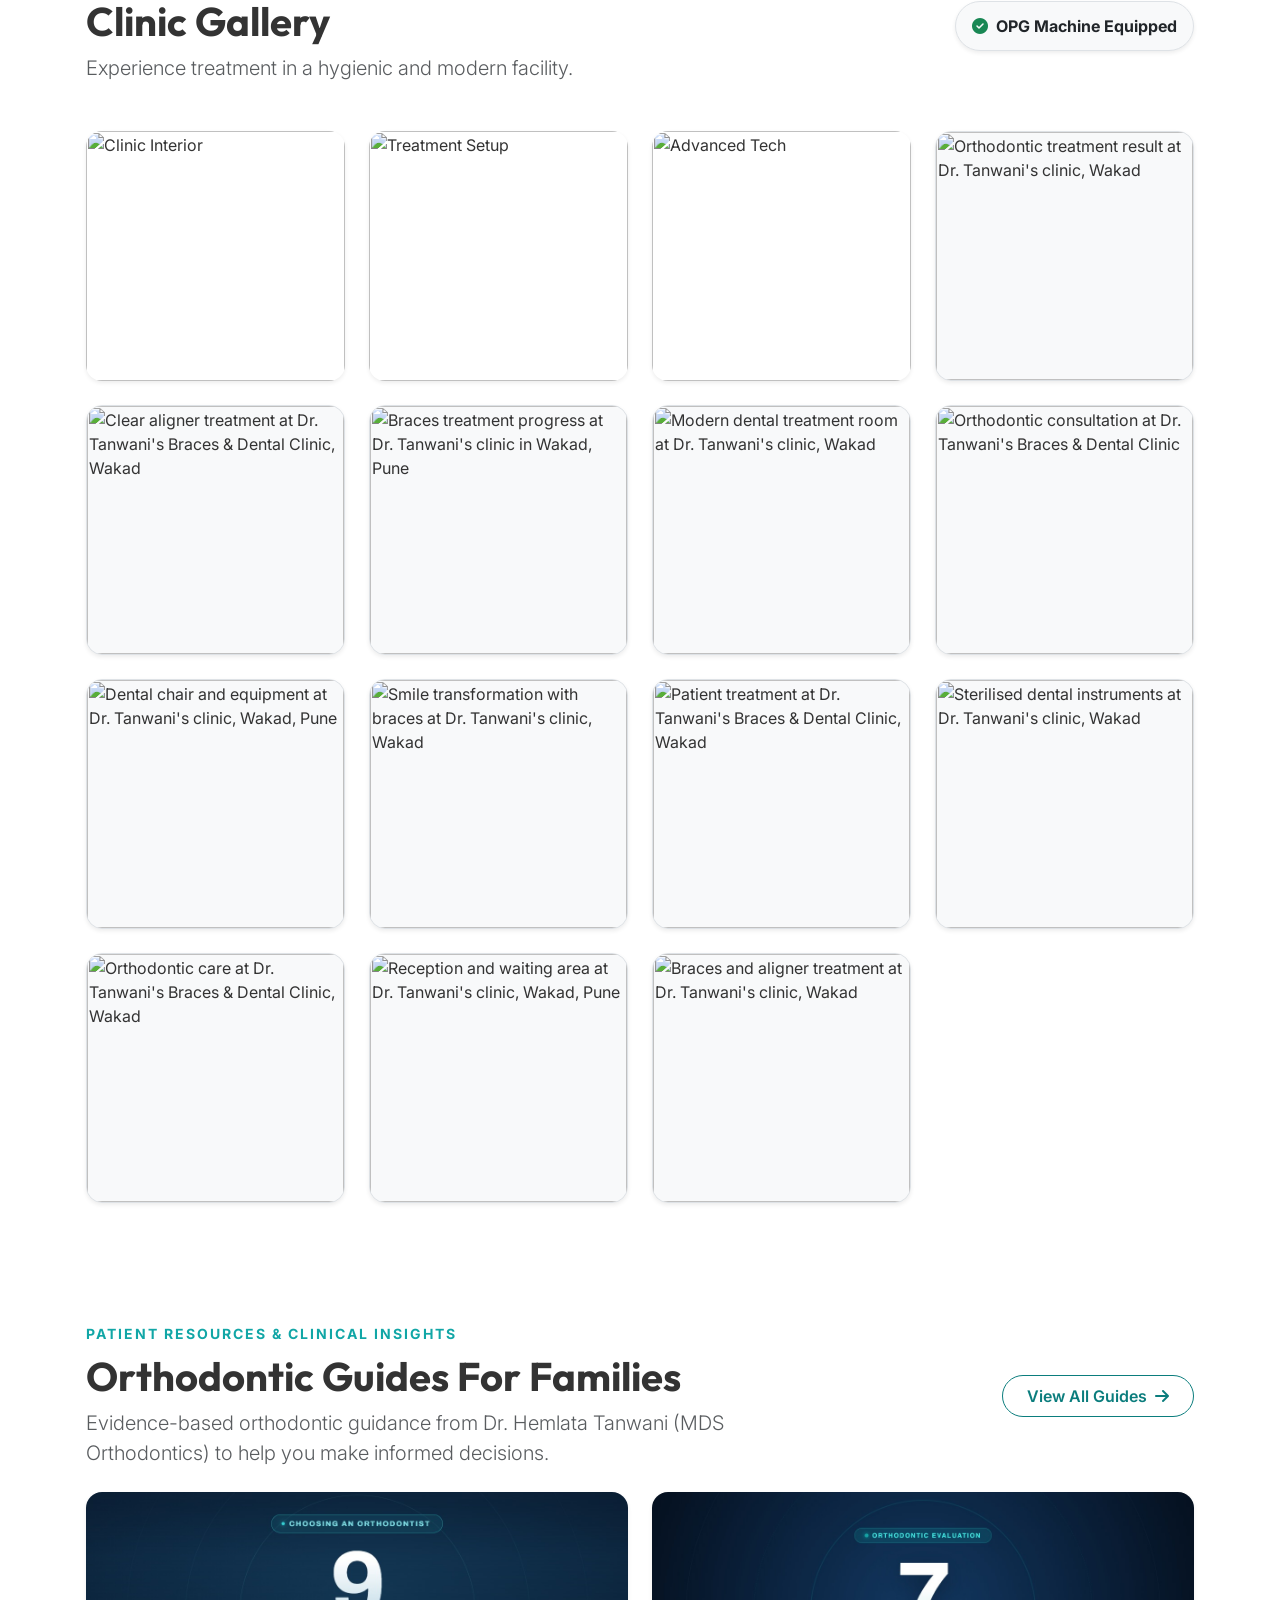
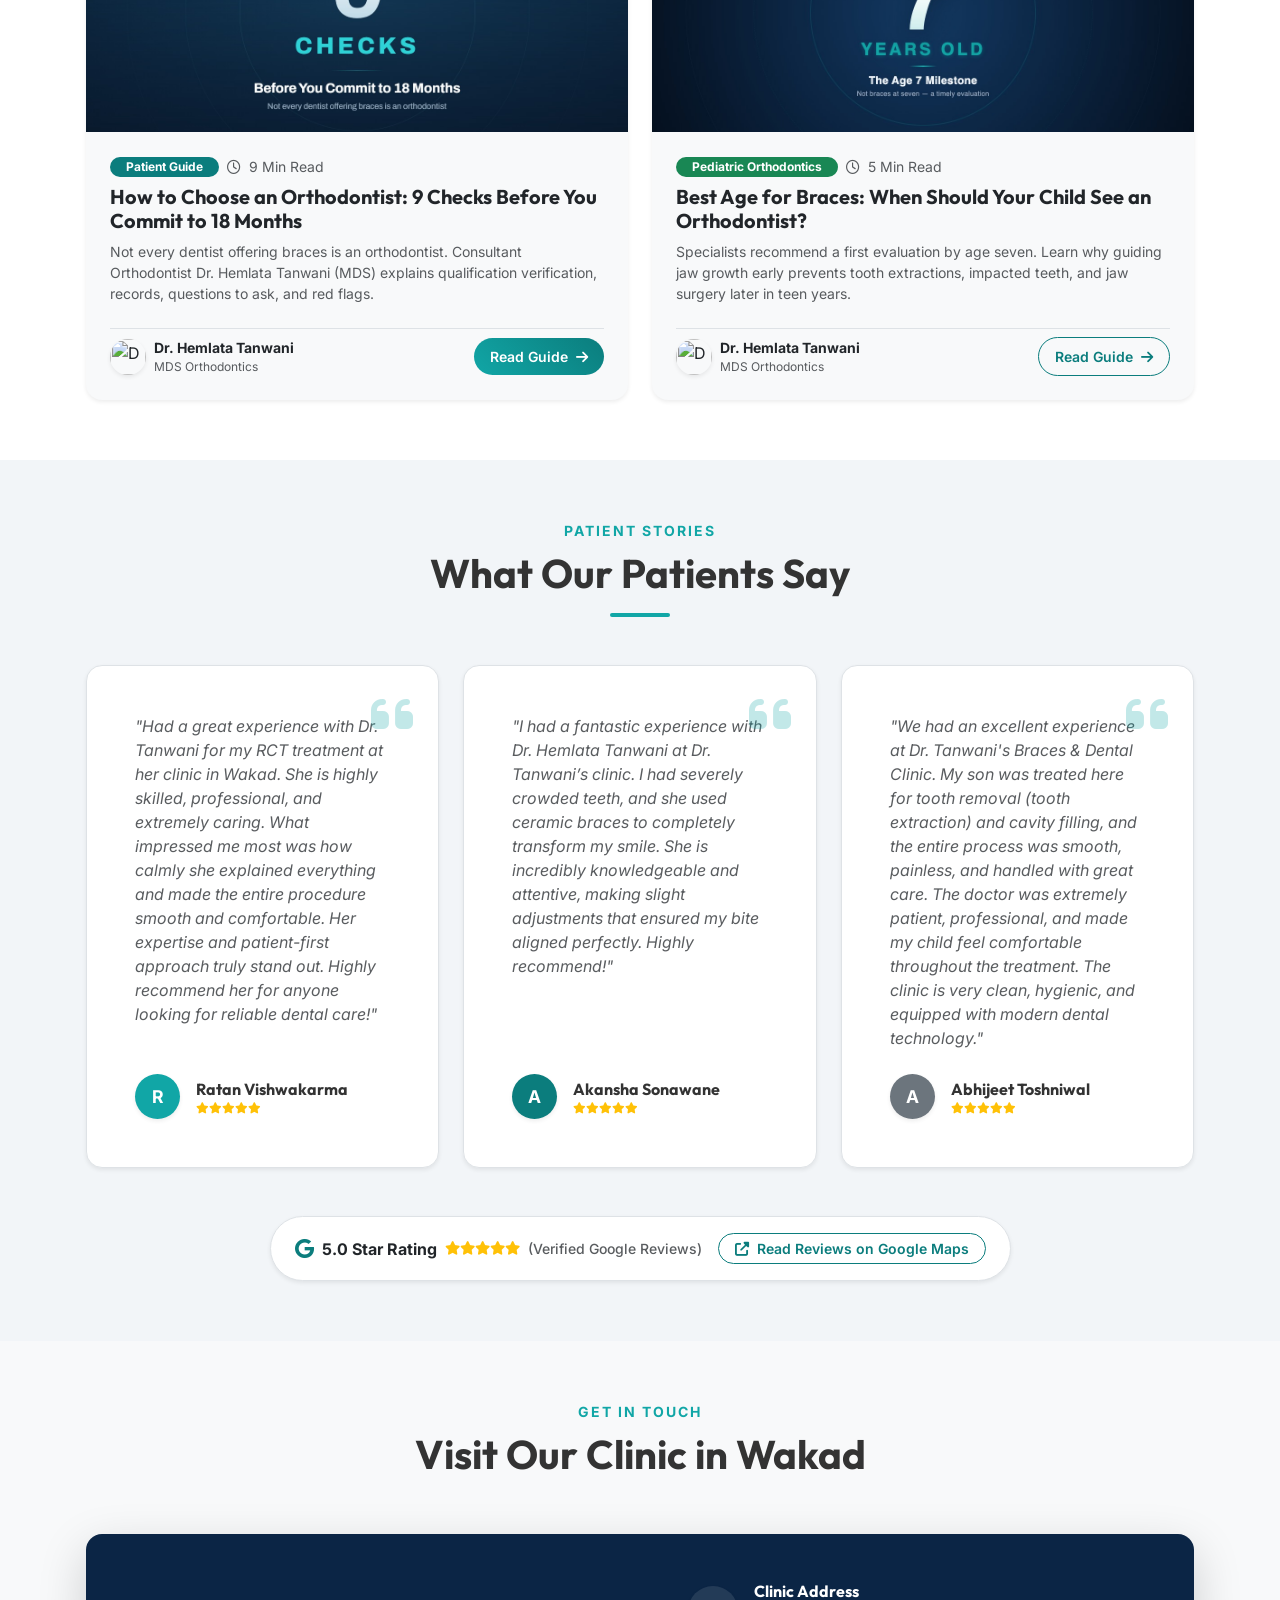
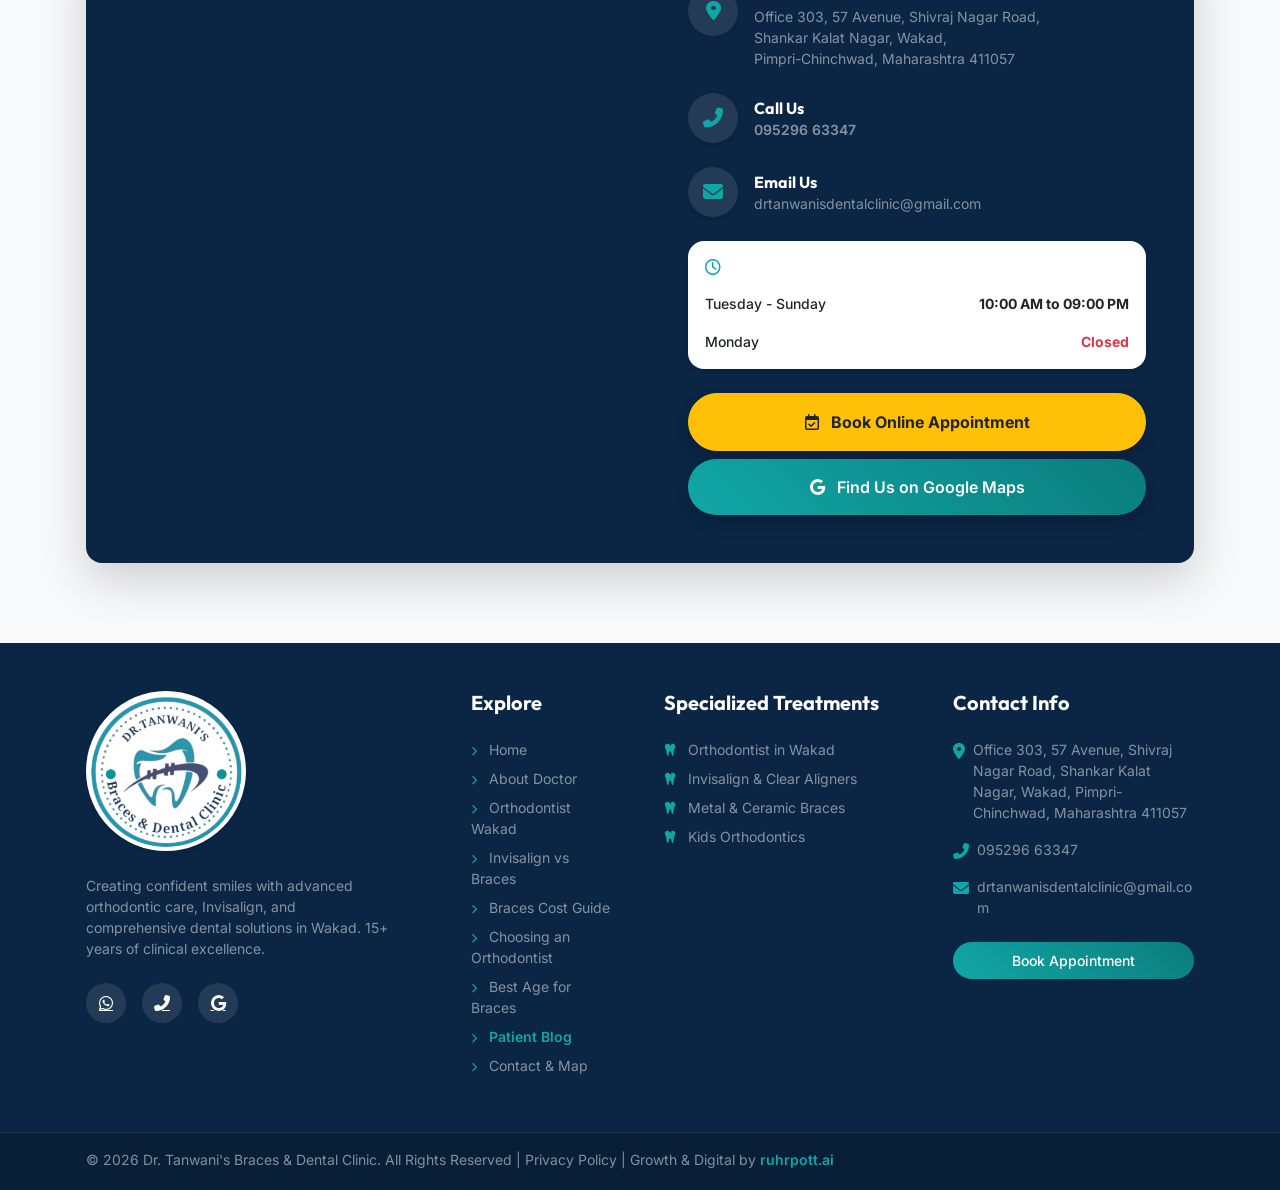
==== commit 876a4c02: "Add guide on braces cost and what a complete quote includes Pricing was the largest remaining conten" ====
--- a/index.html
+++ b/index.html
@@ -947,6 +947,7 @@
                         <li class="mb-2"><a href="about-dr-hemlata-tanwani.html" class="text-white-50 text-decoration-none hover-white d-inline-block"><i class="fas fa-chevron-right text-primary-accent me-2" style="font-size:0.6rem;"></i> About Doctor</a></li>
                         <li class="mb-2"><a href="orthodontist-wakad.html" class="text-white-50 text-decoration-none hover-white d-inline-block"><i class="fas fa-chevron-right text-primary-accent me-2" style="font-size:0.6rem;"></i> Orthodontist Wakad</a></li>
                         <li class="mb-2"><a href="blog/invisalign-vs-braces-wakad.html" class="text-white-50 text-decoration-none hover-white d-inline-block"><i class="fas fa-chevron-right text-primary-accent me-2" style="font-size:0.6rem;"></i> Invisalign vs Braces</a></li>
+                        <li class="mb-2"><a href="blog/braces-cost-wakad.html" class="text-white-50 text-decoration-none hover-white d-inline-block"><i class="fas fa-chevron-right text-primary-accent me-2" style="font-size:0.6rem;"></i> Braces Cost Guide</a></li>
                         <li class="mb-2"><a href="blog/how-to-choose-orthodontist-wakad.html" class="text-white-50 text-decoration-none hover-white d-inline-block"><i class="fas fa-chevron-right text-primary-accent me-2" style="font-size:0.6rem;"></i> Choosing an Orthodontist</a></li>
                         <li class="mb-2"><a href="blog/best-age-for-braces-kids-wakad.html" class="text-white-50 text-decoration-none hover-white d-inline-block"><i class="fas fa-chevron-right text-primary-accent me-2" style="font-size:0.6rem;"></i> Best Age for Braces</a></li>
                         <li class="mb-2"><a href="/blog/" class="text-primary-accent text-decoration-none fw-semibold d-inline-block"><i class="fas fa-chevron-right text-primary-accent me-2" style="font-size:0.6rem;"></i> Patient Blog</a></li>
